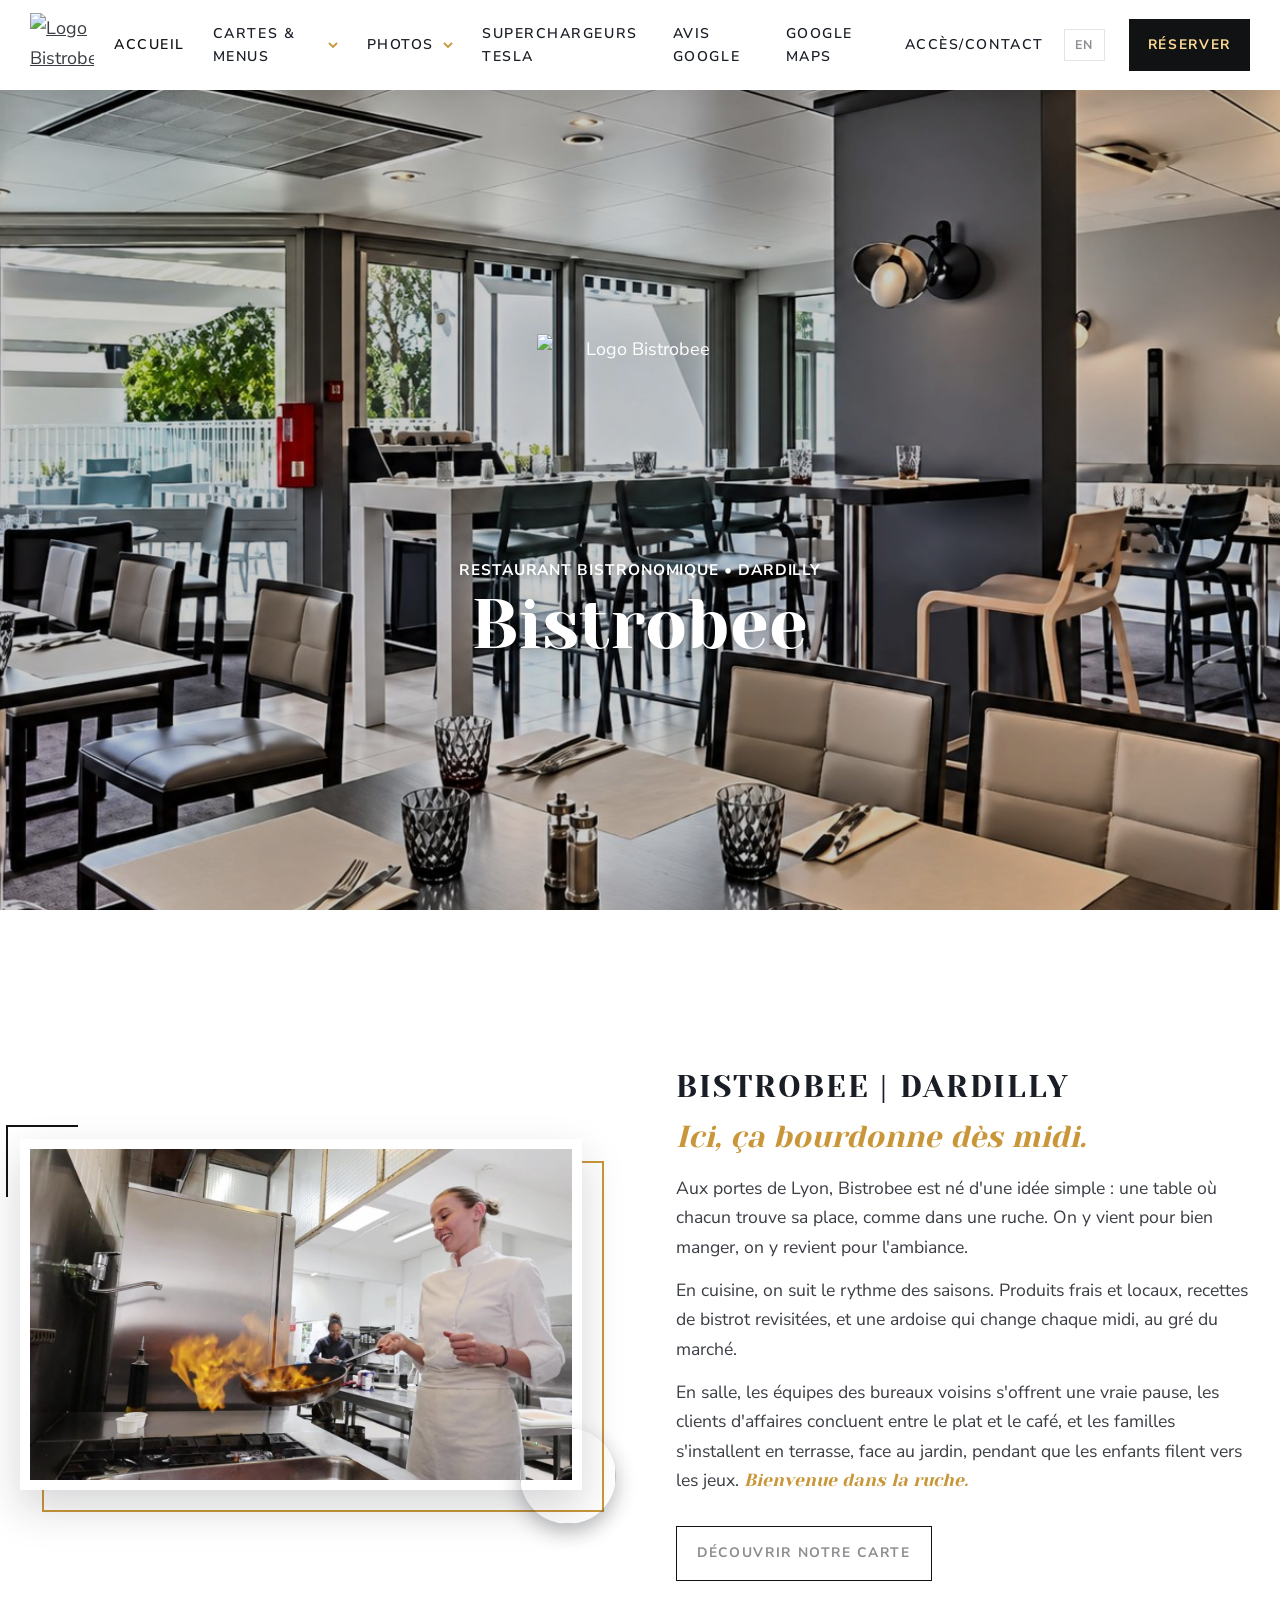
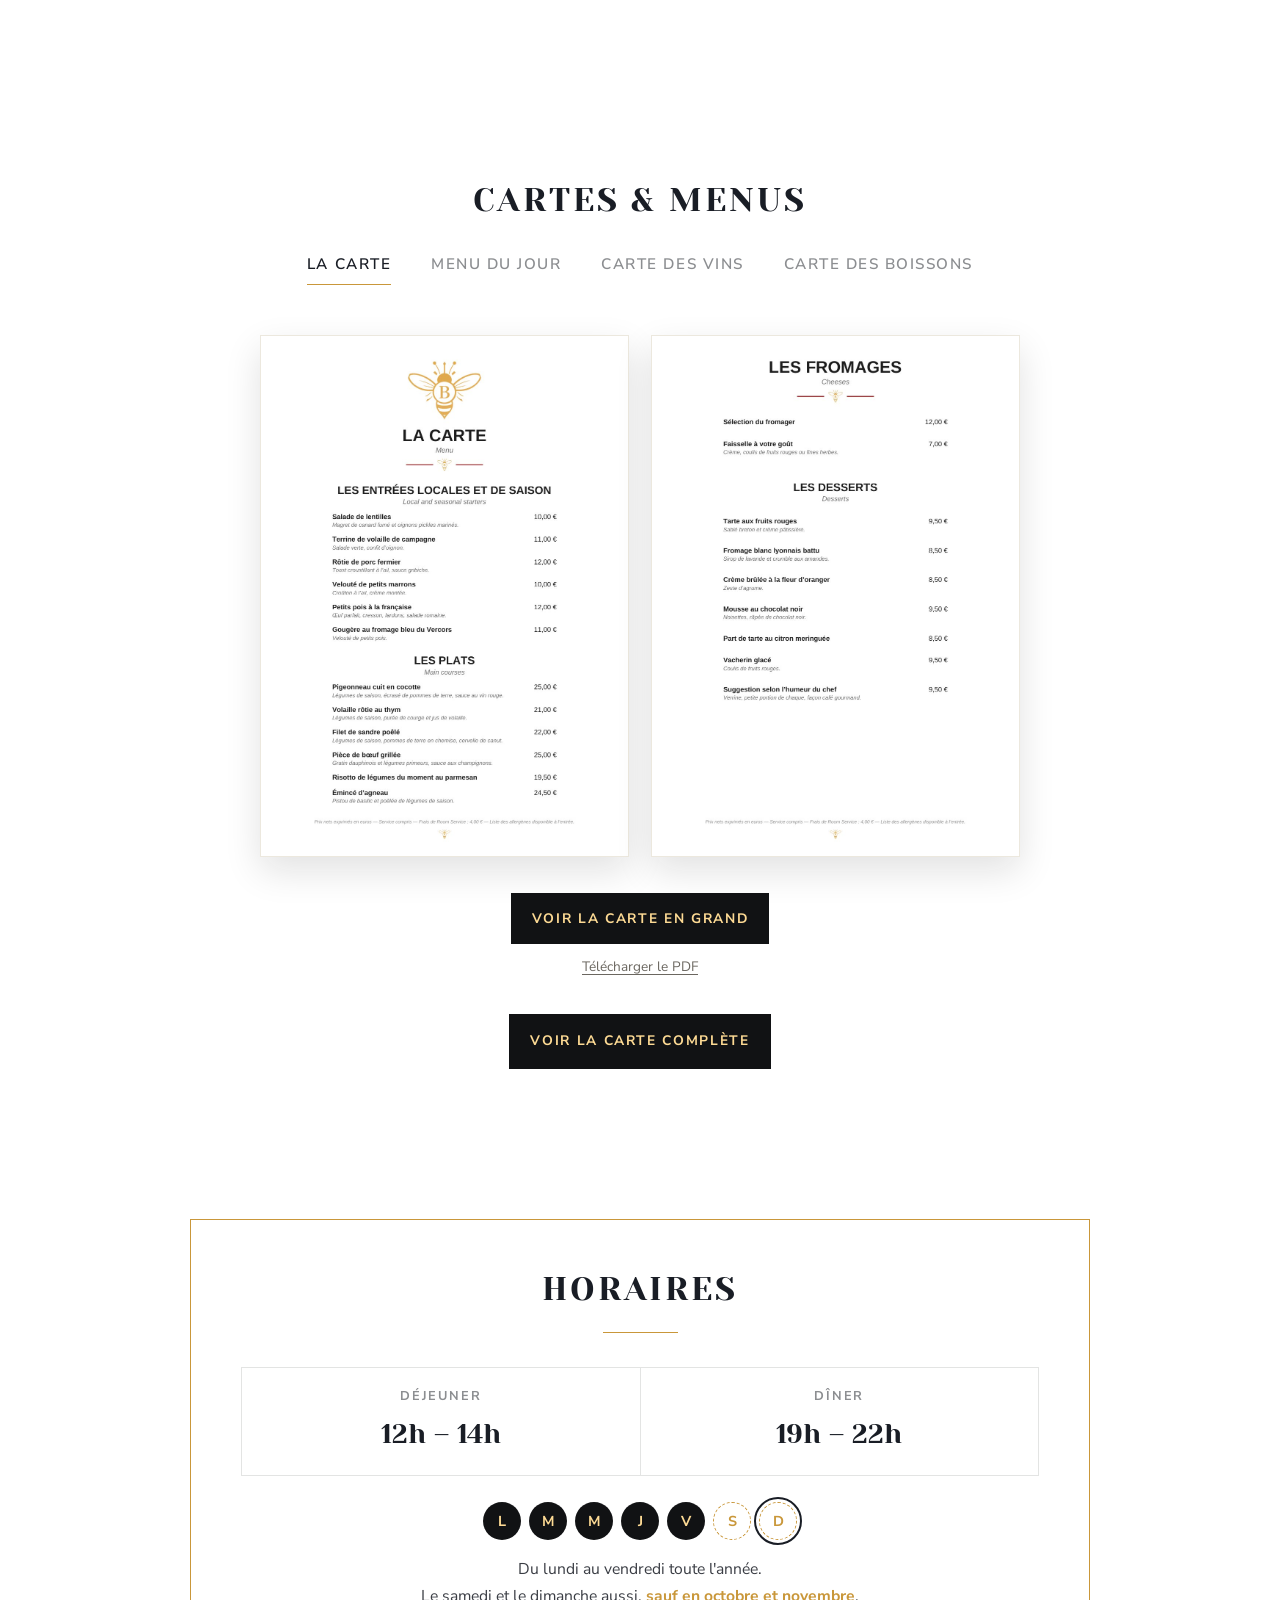
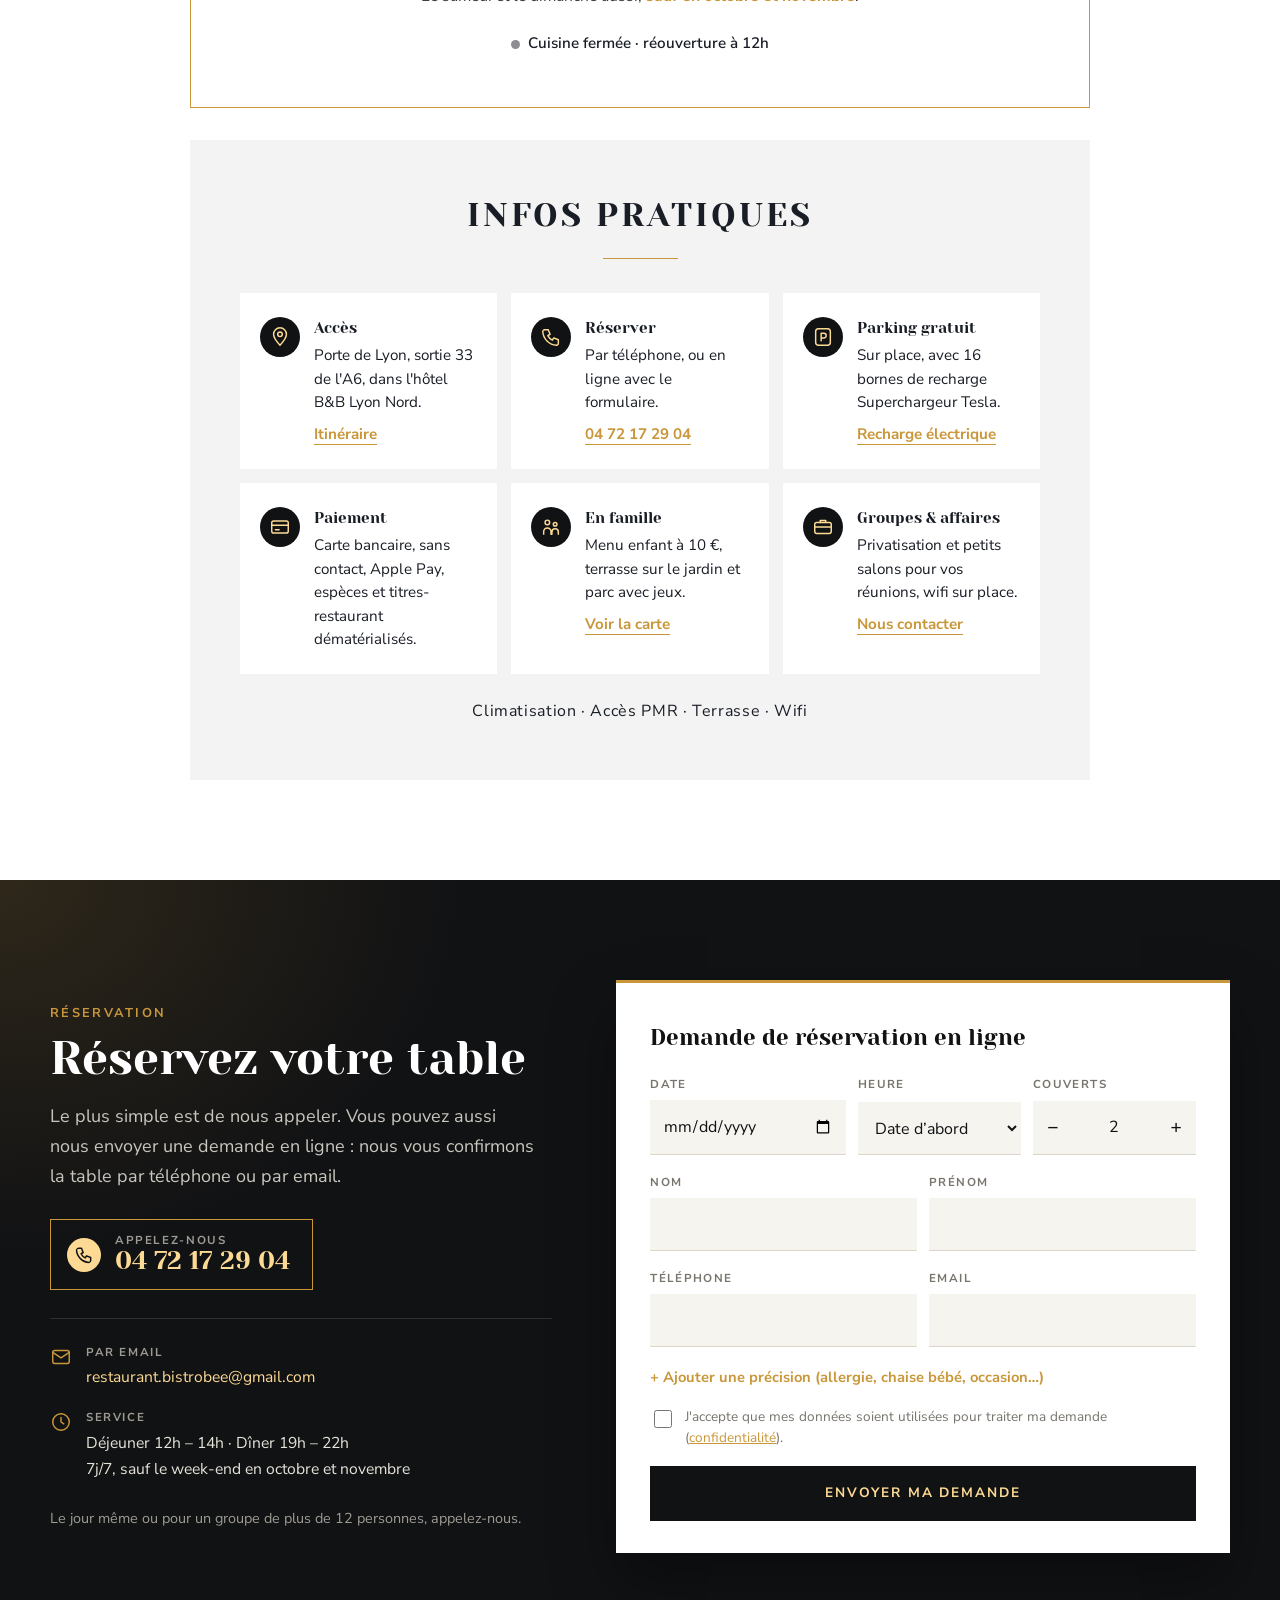
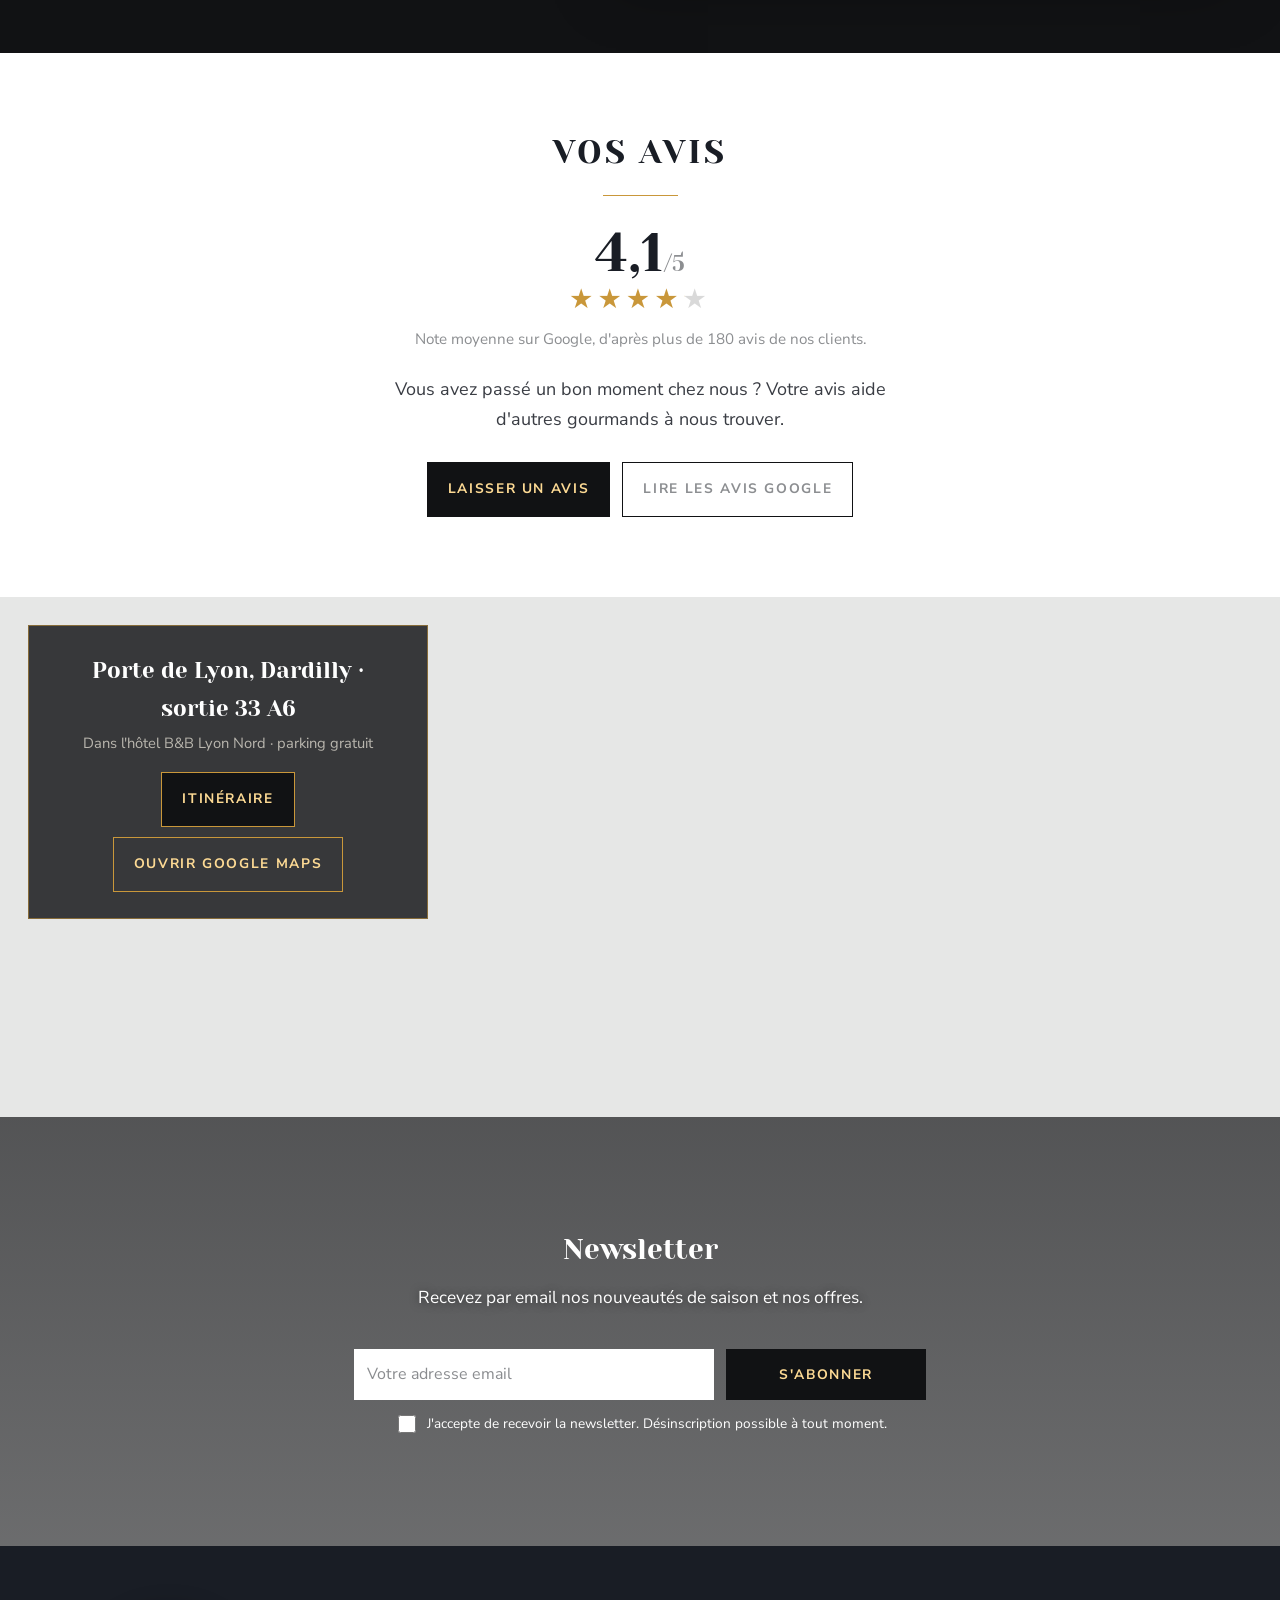
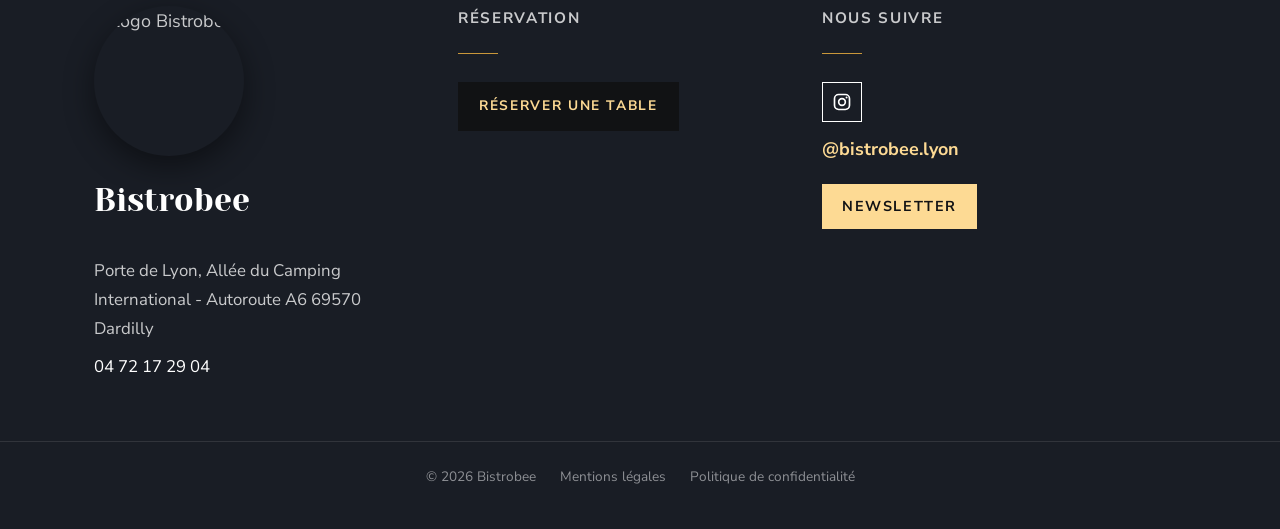
==== index.html @ 5a10555a "Réservations du site copiées dans le module Réservations de K'Odin Co-Authored-By: Claude Opus 5.5 <" ====
<!doctype html>
<html lang="fr">
<head>
<meta charset="utf-8">
<meta name="viewport" content="width=device-width, initial-scale=1, viewport-fit=cover">
<title>Bistrobee · Restaurant bistronomique à Dardilly, terrasse sur jardin</title>
<meta name="description" content="Cuisine maison de saison et grande terrasse sur jardin, aux portes de Lyon (A6, sortie 33). Déjeuner et dîner, parking gratuit, bornes Tesla. Réservez votre table en ligne.">
<link rel="canonical" href="https://bistrobee.fr/">
<link rel="alternate" hreflang="fr" href="https://bistrobee.fr/">
<link rel="alternate" hreflang="en" href="https://bistrobee.fr/en/index.html">
<link rel="alternate" hreflang="x-default" href="https://bistrobee.fr/">
<meta property="og:type" content="website">
<meta property="og:title" content="Bistrobee · Restaurant bistronomique à Dardilly, terrasse sur jardin">
<meta property="og:description" content="Cuisine maison de saison et grande terrasse sur jardin, aux portes de Lyon (A6, sortie 33). Déjeuner et dîner, parking gratuit, bornes Tesla. Réservez votre table en ligne.">
<meta property="og:url" content="https://bistrobee.fr/">
<meta property="og:image" content="https://bistrobee.fr/assets/hero.jpg">
<meta property="og:locale" content="fr_FR">
<meta name="theme-color" content="#111214">
<link rel="icon" href="/favicon.ico" sizes="48x48">
<link rel="icon" type="image/png" href="/favicon-192.png" sizes="192x192">
<link rel="apple-touch-icon" href="/apple-touch-icon.png">
<link rel="preconnect" href="https://fonts.googleapis.com">
<link rel="preconnect" href="https://fonts.gstatic.com" crossorigin>
<link rel="stylesheet" href="https://fonts.googleapis.com/css2?family=Yeseva+One&family=Nunito+Sans:opsz,wght@6..12,300;6..12,400;6..12,600;6..12,700&display=swap">
<link rel="stylesheet" href="assets/style.css?v=202610141658">
<script type="application/ld+json">{"@context": "https://schema.org", "@type": "Restaurant", "name": "Bistrobee", "url": "https://bistrobee.fr/", "telephone": "+33472172904", "image": "https://bistrobee.fr/assets/hero.jpg", "logo": "https://bistrobee.fr/favicon-192.png", "servesCuisine": ["Cuisine de saison", "Bistronomique", "Fait maison"], "priceRange": "€€", "address": {"@type": "PostalAddress", "streetAddress": "Porte de Lyon, Allée du Camping International", "postalCode": "69570", "addressLocality": "Dardilly", "addressCountry": "FR"}, "geo": {"@type": "GeoCoordinates", "latitude": 45.8204651, "longitude": 4.7607888}, "openingHoursSpecification": [{"@type": "OpeningHoursSpecification", "dayOfWeek": "Monday", "opens": "12:00", "closes": "14:00"}, {"@type": "OpeningHoursSpecification", "dayOfWeek": "Monday", "opens": "19:00", "closes": "22:00"}, {"@type": "OpeningHoursSpecification", "dayOfWeek": "Tuesday", "opens": "12:00", "closes": "14:00"}, {"@type": "OpeningHoursSpecification", "dayOfWeek": "Tuesday", "opens": "19:00", "closes": "22:00"}, {"@type": "OpeningHoursSpecification", "dayOfWeek": "Wednesday", "opens": "12:00", "closes": "14:00"}, {"@type": "OpeningHoursSpecification", "dayOfWeek": "Wednesday", "opens": "19:00", "closes": "22:00"}, {"@type": "OpeningHoursSpecification", "dayOfWeek": "Thursday", "opens": "12:00", "closes": "14:00"}, {"@type": "OpeningHoursSpecification", "dayOfWeek": "Thursday", "opens": "19:00", "closes": "22:00"}, {"@type": "OpeningHoursSpecification", "dayOfWeek": "Friday", "opens": "12:00", "closes": "14:00"}, {"@type": "OpeningHoursSpecification", "dayOfWeek": "Friday", "opens": "19:00", "closes": "22:00"}, {"@type": "OpeningHoursSpecification", "dayOfWeek": ["Saturday", "Sunday"], "opens": "12:00", "closes": "14:00", "validFrom": "2026-12-01", "validThrough": "2027-09-30"}, {"@type": "OpeningHoursSpecification", "dayOfWeek": ["Saturday", "Sunday"], "opens": "19:00", "closes": "22:00", "validFrom": "2026-12-01", "validThrough": "2027-09-30"}], "acceptsReservations": true, "sameAs": ["https://www.instagram.com/bistrobee.lyon/"]}</script>
</head>
<body>
<a class="skip" href="#contenu">Aller au contenu</a>
<header class="site-header">
  <div class="wrap">
    <a class="logo" href="index.html" aria-label="Accueil Bistrobee"><img src="https://cdn.jsdelivr.net/gh/KOdin397/bistrobee-site@7e58fa74d9dd8d46d62da9d87ef17aefbf4766b4/assets/logo-bistrobee-small.png" alt="Logo Bistrobee" width="64" height="64"></a>
    <nav class="nav" id="nav" aria-label="Navigation principale">
      <ul>
        <li><a href="index.html" aria-current="page">Accueil</a></li>
        <li><a href="carte.html">Cartes &amp; Menus <svg class="chev" viewBox="0 0 12 12" aria-hidden="true"><path d="M2 4l4 4 4-4" fill="none" stroke="#C9973A" stroke-width="1.8"/></svg></a>
          <ul><li><a href="carte.html#la-carte">La carte</a></li><li><a href="carte.html#menu-du-jour">Menu du jour</a></li><li><a href="carte.html#carte-des-vins">Carte des vins</a></li><li><a href="carte.html#carte-des-boissons">Carte des boissons</a></li></ul></li>
        <li><a href="photos.html">Photos <svg class="chev" viewBox="0 0 12 12" aria-hidden="true"><path d="M2 4l4 4 4-4" fill="none" stroke="#C9973A" stroke-width="1.8"/></svg></a>
          <ul><li><a href="photos.html#le-restaurant">Le restaurant</a></li><li><a href="photos.html#les-plats">Les plats</a></li><li><a href="photos.html#bar-exterieur">Bar extérieur</a></li><li><a href="photos.html#parc">Parc arboré avec piscine et jeux</a></li></ul></li>
        <li><a href="superchargeurs-tesla.html">Superchargeurs Tesla</a></li>
        <li><a href="https://www.google.com/search?q=Bistrobee+Dardilly+avis" target="_blank" rel="noopener">Avis Google</a></li>
        <li><a href="https://www.google.com/maps/search/?api=1&amp;query=45.8204651%2C4.7607888" target="_blank" rel="noopener">Google Maps</a></li>
        <li><a href="#acces">Accès/Contact</a></li>
      </ul>
    </nav>
    <div class="right">
      <a class="lang-link" href="/en/index.html" hreflang="en" lang="en" title="English version">EN</a>
      <a class="btn btn-olive book-btn" href="#reserver">Réserver</a>
      <button class="burger" id="burger" type="button" aria-label="Ouvrir le menu" aria-expanded="false" aria-controls="nav"><span></span><span></span><span></span></button>
    </div>
  </div>
</header>
<main id="contenu">
<div class="hero" id="accueil">
  <div class="hero-bg" aria-hidden="true"></div>
  <div class="in">
    <img class="hero-logo" src="https://cdn.jsdelivr.net/gh/KOdin397/bistrobee-site@7e58fa74d9dd8d46d62da9d87ef17aefbf4766b4/assets/logo-bistrobee.png" alt="Logo Bistrobee" width="220" height="220">
    <p class="kicker">Restaurant Bistronomique • Dardilly</p>
    <h1>Bistrobee</h1>
  </div>
</div>

<section class="intro">
  <div class="wrap">
    <figure class="chef-frame">
      <img src="https://cdn.jsdelivr.net/gh/KOdin397/bistrobee-site@7e58fa74d9dd8d46d62da9d87ef17aefbf4766b4/assets/cheffe.jpg" alt="En cuisine chez Bistrobee, une poêle flambée aux fourneaux" width="1400" height="788" loading="lazy">
      <img class="chef-badge" src="https://cdn.jsdelivr.net/gh/KOdin397/bistrobee-site@7e58fa74d9dd8d46d62da9d87ef17aefbf4766b4/assets/logo-bistrobee-small.png" alt="" width="96" height="96" aria-hidden="true">
    </figure>
    <div class="story">
      <h2>Bistrobee | Dardilly</h2>
      <p class="story-lead">Ici, ça bourdonne dès midi.</p>
      <p>Aux portes de Lyon, Bistrobee est né d'une idée simple : une table où chacun trouve sa place, comme dans une ruche. On y vient pour bien manger, on y revient pour l'ambiance.</p>
      <p>En cuisine, on suit le rythme des saisons. Produits frais et locaux, recettes de bistrot revisitées, et une ardoise qui change chaque midi, au gré du marché.</p>
      <p>En salle, les équipes des bureaux voisins s'offrent une vraie pause, les clients d'affaires concluent entre le plat et le café, et les familles s'installent en terrasse, face au jardin, pendant que les enfants filent vers les jeux. <span class="story-chute">Bienvenue dans la ruche.</span></p>
      <a class="btn" href="#cartes">Découvrir notre carte</a>
    </div>
  </div>
</section>

<section class="menus" id="cartes">
  <div class="wrap">
    <h2 class="title">Cartes &amp; Menus</h2>
    <div class="tabs" role="tablist" aria-label="Cartes">
      <button class="tab" type="button" role="tab" id="t-carte" aria-controls="p-carte" aria-selected="true">La carte</button>
      <button class="tab" type="button" role="tab" id="t-jour" aria-controls="p-jour" aria-selected="false" tabindex="-1">Menu du jour</button>
      <button class="tab" type="button" role="tab" id="t-vins" aria-controls="p-vins" aria-selected="false" tabindex="-1">Carte des vins</button>
      <button class="tab" type="button" role="tab" id="t-boissons" aria-controls="p-boissons" aria-selected="false" tabindex="-1">Carte des boissons</button>
    </div>
    <div id="p-carte" role="tabpanel" aria-labelledby="t-carte">
      <div class="drink-pages a4" data-all="https://cdn.jsdelivr.net/gh/KOdin397/bistrobee-site@7e58fa74d9dd8d46d62da9d87ef17aefbf4766b4/assets/carte-1.jpg,https://cdn.jsdelivr.net/gh/KOdin397/bistrobee-site@7e58fa74d9dd8d46d62da9d87ef17aefbf4766b4/assets/carte-3.jpg,https://cdn.jsdelivr.net/gh/KOdin397/bistrobee-site@7e58fa74d9dd8d46d62da9d87ef17aefbf4766b4/assets/carte-5.jpg" data-alts="La carte : entrées locales et de saison, plats|Les fromages et les desserts|À partager et menu enfants"><a class="drink-page" href="https://cdn.jsdelivr.net/gh/KOdin397/bistrobee-site@7e58fa74d9dd8d46d62da9d87ef17aefbf4766b4/assets/carte-1.jpg" data-src="https://cdn.jsdelivr.net/gh/KOdin397/bistrobee-site@7e58fa74d9dd8d46d62da9d87ef17aefbf4766b4/assets/carte-1.jpg"><img src="https://cdn.jsdelivr.net/gh/KOdin397/bistrobee-site@7e58fa74d9dd8d46d62da9d87ef17aefbf4766b4/assets/carte-1.jpg" alt="La carte : entrées locales et de saison, plats" width="1000" height="1415" style="aspect-ratio:1000/1415" loading="lazy" decoding="async"></a><a class="drink-page" href="https://cdn.jsdelivr.net/gh/KOdin397/bistrobee-site@7e58fa74d9dd8d46d62da9d87ef17aefbf4766b4/assets/carte-3.jpg" data-src="https://cdn.jsdelivr.net/gh/KOdin397/bistrobee-site@7e58fa74d9dd8d46d62da9d87ef17aefbf4766b4/assets/carte-3.jpg"><img src="https://cdn.jsdelivr.net/gh/KOdin397/bistrobee-site@7e58fa74d9dd8d46d62da9d87ef17aefbf4766b4/assets/carte-3.jpg" alt="Les fromages et les desserts" width="1000" height="1415" style="aspect-ratio:1000/1415" loading="lazy" decoding="async"></a></div><p class="center doc-actions"><button class="btn btn-olive doc-open" type="button">Voir la carte en grand</button><a class="pdf-dl" href="https://cdn.jsdelivr.net/gh/KOdin397/bistrobee-site@7e58fa74d9dd8d46d62da9d87ef17aefbf4766b4/assets/la-carte.pdf" download>Télécharger le PDF</a></p>
    </div>
    <div id="p-jour" role="tabpanel" aria-labelledby="t-jour" hidden><div class="jour" data-jour-sheet="https://docs.google.com/spreadsheets/d/1m_XYXlBTySyC6B6a1P-IMEeVxSd01Oary9zTgWhZQqY/gviz/tq?tqx=out:csv&amp;gid=0"><div class="jour-live" hidden></div><div class="soon jour-fallback"><p class="soon-k">Selon les arrivages</p><h3>Menu du jour</h3><p>Chaque jour, la cuisine compose un menu au fil des arrivages de saison. Il est affiché à l'ardoise du restaurant.</p><p>Pour le connaître, appelez-nous ou passez nous voir.</p></div></div></div>
    <div id="p-vins" role="tabpanel" aria-labelledby="t-vins" hidden><div class="drink-pages" data-all="https://cdn.jsdelivr.net/gh/KOdin397/bistrobee-site@7e58fa74d9dd8d46d62da9d87ef17aefbf4766b4/assets/vins-1.jpg,https://cdn.jsdelivr.net/gh/KOdin397/bistrobee-site@7e58fa74d9dd8d46d62da9d87ef17aefbf4766b4/assets/vins-2.jpg,https://cdn.jsdelivr.net/gh/KOdin397/bistrobee-site@7e58fa74d9dd8d46d62da9d87ef17aefbf4766b4/assets/vins-3.jpg,https://cdn.jsdelivr.net/gh/KOdin397/bistrobee-site@7e58fa74d9dd8d46d62da9d87ef17aefbf4766b4/assets/vins-4.jpg,https://cdn.jsdelivr.net/gh/KOdin397/bistrobee-site@7e58fa74d9dd8d46d62da9d87ef17aefbf4766b4/assets/vins-5.jpg,https://cdn.jsdelivr.net/gh/KOdin397/bistrobee-site@7e58fa74d9dd8d46d62da9d87ef17aefbf4766b4/assets/vins-6.jpg" data-alts="Carte des vins : au verre et en demi-bouteille|Vins rosés, bulles et champagnes|Vins rouges : Bourgogne, Loire, Côte de Nuits, Beaujolais|Vins rouges : vallée du Rhône, Languedoc, Provence|Vins blancs : Bourgogne, Loire, Côte de Beaune|Vins blancs : Mâconnais, Rhône, Provence, Sud-Ouest"><a class="drink-page" href="https://cdn.jsdelivr.net/gh/KOdin397/bistrobee-site@7e58fa74d9dd8d46d62da9d87ef17aefbf4766b4/assets/vins-1.jpg" data-src="https://cdn.jsdelivr.net/gh/KOdin397/bistrobee-site@7e58fa74d9dd8d46d62da9d87ef17aefbf4766b4/assets/vins-1.jpg"><img src="https://cdn.jsdelivr.net/gh/KOdin397/bistrobee-site@7e58fa74d9dd8d46d62da9d87ef17aefbf4766b4/assets/vins-1.jpg" alt="Carte des vins : au verre et en demi-bouteille" width="875" height="1240" style="aspect-ratio:875/1240" loading="lazy" decoding="async"></a><a class="drink-page" href="https://cdn.jsdelivr.net/gh/KOdin397/bistrobee-site@7e58fa74d9dd8d46d62da9d87ef17aefbf4766b4/assets/vins-3.jpg" data-src="https://cdn.jsdelivr.net/gh/KOdin397/bistrobee-site@7e58fa74d9dd8d46d62da9d87ef17aefbf4766b4/assets/vins-3.jpg"><img src="https://cdn.jsdelivr.net/gh/KOdin397/bistrobee-site@7e58fa74d9dd8d46d62da9d87ef17aefbf4766b4/assets/vins-3.jpg" alt="Vins rouges : Bourgogne, Loire, Côte de Nuits, Beaujolais" width="875" height="1240" style="aspect-ratio:875/1240" loading="lazy" decoding="async"></a></div><p class="center doc-actions"><button class="btn btn-olive doc-open" type="button">Voir la carte en grand</button><a class="pdf-dl" href="https://cdn.jsdelivr.net/gh/KOdin397/bistrobee-site@7e58fa74d9dd8d46d62da9d87ef17aefbf4766b4/assets/carte-des-vins.pdf" download>Télécharger le PDF</a></p></div>
    <div id="p-boissons" role="tabpanel" aria-labelledby="t-boissons" hidden><div class="drink-pages" data-all="https://cdn.jsdelivr.net/gh/KOdin397/bistrobee-site@7e58fa74d9dd8d46d62da9d87ef17aefbf4766b4/assets/boissons-1.jpg,https://cdn.jsdelivr.net/gh/KOdin397/bistrobee-site@7e58fa74d9dd8d46d62da9d87ef17aefbf4766b4/assets/boissons-2.jpg,https://cdn.jsdelivr.net/gh/KOdin397/bistrobee-site@7e58fa74d9dd8d46d62da9d87ef17aefbf4766b4/assets/boissons-3.jpg,https://cdn.jsdelivr.net/gh/KOdin397/bistrobee-site@7e58fa74d9dd8d46d62da9d87ef17aefbf4766b4/assets/boissons-4.jpg,https://cdn.jsdelivr.net/gh/KOdin397/bistrobee-site@7e58fa74d9dd8d46d62da9d87ef17aefbf4766b4/assets/boissons-5.jpg,https://cdn.jsdelivr.net/gh/KOdin397/bistrobee-site@7e58fa74d9dd8d46d62da9d87ef17aefbf4766b4/assets/boissons-6.jpg" data-alts="Carte des boissons : jus de fruits, sodas et eaux|Les bières : pression, bouteille et sans alcool|Les apéritifs et les sirops|Les digestifs et les whiskies|Les liqueurs|Les gins, les vodkas et les rhums"><a class="drink-page" href="https://cdn.jsdelivr.net/gh/KOdin397/bistrobee-site@7e58fa74d9dd8d46d62da9d87ef17aefbf4766b4/assets/boissons-1.jpg" data-src="https://cdn.jsdelivr.net/gh/KOdin397/bistrobee-site@7e58fa74d9dd8d46d62da9d87ef17aefbf4766b4/assets/boissons-1.jpg"><img src="https://cdn.jsdelivr.net/gh/KOdin397/bistrobee-site@7e58fa74d9dd8d46d62da9d87ef17aefbf4766b4/assets/boissons-1.jpg" alt="Carte des boissons : jus de fruits, sodas et eaux" width="875" height="1240" style="aspect-ratio:875/1240" loading="lazy" decoding="async"></a><a class="drink-page" href="https://cdn.jsdelivr.net/gh/KOdin397/bistrobee-site@7e58fa74d9dd8d46d62da9d87ef17aefbf4766b4/assets/boissons-2.jpg" data-src="https://cdn.jsdelivr.net/gh/KOdin397/bistrobee-site@7e58fa74d9dd8d46d62da9d87ef17aefbf4766b4/assets/boissons-2.jpg"><img src="https://cdn.jsdelivr.net/gh/KOdin397/bistrobee-site@7e58fa74d9dd8d46d62da9d87ef17aefbf4766b4/assets/boissons-2.jpg" alt="Les bières : pression, bouteille et sans alcool" width="875" height="1240" style="aspect-ratio:875/1240" loading="lazy" decoding="async"></a></div><p class="center doc-actions"><button class="btn btn-olive doc-open" type="button">Voir la carte en grand</button><a class="pdf-dl" href="https://cdn.jsdelivr.net/gh/KOdin397/bistrobee-site@7e58fa74d9dd8d46d62da9d87ef17aefbf4766b4/assets/carte-des-boissons.pdf" download>Télécharger le PDF</a></p></div>
    <p class="center"><a class="btn btn-olive" href="carte.html">Voir la carte complète</a></p>
  </div>
</section>

<section class="infos" id="infos">
  <div class="wrap">
    <div class="hours">
      <h2 class="title">Horaires</h2>
      <span class="bar"></span>
      <dl class="services">
        <div><dt>Déjeuner</dt><dd>12h – 14h</dd></div>
        <div><dt>Dîner</dt><dd>19h – 22h</dd></div>
      </dl>
      <ul class="week" aria-label="Jours d'ouverture">
        <li title="Lundi">L</li><li title="Mardi">M</li><li title="Mercredi">M</li><li title="Jeudi">J</li><li title="Vendredi">V</li>
        <li class="season" title="Samedi, sauf en octobre et novembre">S</li><li class="season" title="Dimanche, sauf en octobre et novembre">D</li>
      </ul>
      <p class="week-note">Du lundi au vendredi toute l'année.<br>Le samedi et le dimanche aussi, <span class="hl">sauf en octobre et novembre</span>.</p>
      <p class="status" id="openStatus" hidden><i></i><span></span></p>
    </div>
    <div class="panel">
      <h2 class="title">Infos pratiques</h2>
      <span class="bar"></span>
      <div class="tiles">
        <div class="tile"><svg class="ico" viewBox="0 0 24 24" aria-hidden="true"><path d="M12 21s-7-7.5-7-12a7 7 0 0 1 14 0c0 4.5-7 12-7 12z"/><circle cx="12" cy="9" r="2.5"/></svg><div><p class="tile-t">Accès</p><p>Porte de Lyon, sortie 33 de l'A6, dans l'hôtel B&amp;B Lyon Nord.</p><p class=tile-a><a href="https://www.google.com/maps/dir/?api=1&amp;destination=45.8204651,4.7607888" target="_blank" rel="noopener">Itinéraire</a></p></div></div>
        <div class="tile"><svg class="ico" viewBox="0 0 24 24" aria-hidden="true"><path d="M5 4h4l2 5-2.5 1.5a11 11 0 0 0 5 5L15 13l5 2v4a2 2 0 0 1-2 2A16 16 0 0 1 3 6a2 2 0 0 1 2-2"/></svg><div><p class="tile-t">Réserver</p><p>Par téléphone, ou en ligne avec le formulaire.</p><p class=tile-a><a href="tel:+33472172904">04 72 17 29 04</a></p></div></div>
        <div class="tile"><svg class="ico" viewBox="0 0 24 24" aria-hidden="true"><rect x="4" y="3" width="16" height="18" rx="3"/><path d="M10 16V8h3a2.5 2.5 0 0 1 0 5h-3"/></svg><div><p class="tile-t">Parking gratuit</p><p>Sur place, avec 16 bornes de recharge Superchargeur Tesla.</p><p class=tile-a><a href="superchargeurs-tesla.html">Recharge électrique</a></p></div></div>
        <div class="tile"><svg class="ico" viewBox="0 0 24 24" aria-hidden="true"><rect x="3" y="5.5" width="18" height="13" rx="2"/><path d="M3 10h18M7 15h4"/></svg><div><p class="tile-t">Paiement</p><p>Carte bancaire, sans contact, Apple Pay, espèces et titres-restaurant dématérialisés.</p></div></div>
        <div class="tile"><svg class="ico" viewBox="0 0 24 24" aria-hidden="true"><circle cx="8" cy="7" r="2.5"/><circle cx="16.5" cy="9" r="2"/><path d="M4 20v-3a4 4 0 0 1 8 0v3M13 20v-2.5a3.5 3.5 0 0 1 7 0V20"/></svg><div><p class="tile-t">En famille</p><p>Menu enfant à 10 €, terrasse sur le jardin et parc avec jeux.</p><p class=tile-a><a href="carte.html#la-carte">Voir la carte</a></p></div></div>
        <div class="tile"><svg class="ico" viewBox="0 0 24 24" aria-hidden="true"><rect x="3" y="7" width="18" height="12" rx="2"/><path d="M9 7V5h6v2M3 12h18"/></svg><div><p class="tile-t">Groupes &amp; affaires</p><p>Privatisation et petits salons pour vos réunions, wifi sur place.</p><p class=tile-a><a href="#reserver">Nous contacter</a></p></div></div>
      </div>
      <p class="tiles-note">Climatisation · Accès PMR · Terrasse · Wifi</p>
    </div>
  </div>
</section>

<section class="resa" id="reserver" aria-labelledby="resa-t">
  <div class="resa-wrap">
    <div class="resa-intro">
      <p class="resa-k">Réservation</p>
      <h2 id="resa-t">Réservez votre table</h2>
      <p class="resa-lead">Le plus simple est de nous appeler. Vous pouvez aussi nous envoyer une demande en ligne : nous vous confirmons la table par téléphone ou par email.</p>
      <a class="resa-call" href="tel:+33472172904"><svg viewBox="0 0 24 24" aria-hidden="true"><path d="M5 4h4l2 5-2.5 1.5a11 11 0 0 0 5 5L15 13l5 2v4a2 2 0 0 1-2 2A16 16 0 0 1 3 6a2 2 0 0 1 2-2"/></svg><span><small>Appelez-nous</small>04 72 17 29 04</span></a>
      <ul class="resa-facts">
        <li><svg viewBox="0 0 24 24" aria-hidden="true"><rect x="3" y="5" width="18" height="14" rx="2"/><path d="M3 7l9 6 9-6"/></svg><span><small>Par email</small><a href="mailto:restaurant.bistrobee@gmail.com">restaurant.bistrobee@gmail.com</a></span></li>
        <li><svg viewBox="0 0 24 24" aria-hidden="true"><circle cx="12" cy="12" r="9"/><path d="M12 7v5l3 2"/></svg><span><small>Service</small>Déjeuner 12h – 14h · Dîner 19h – 22h<br>7j/7, sauf le week-end en octobre et novembre</span></li>
      </ul>
      <p class="resa-tip">Le jour même ou pour un groupe de plus de 12 personnes, appelez-nous.</p>
    </div>
    <form class="resa-card" data-kind="reservation" novalidate>
      <p class="resa-card-t">Demande de réservation en ligne</p>
      <div class="resa-row3">
        <div class="field"><label for="r-date">Date</label><input id="r-date" name="Date" type="date" required></div>
        <div class="field"><label for="r-time">Heure</label><select id="r-time" name="Heure" required><option value="">Date d’abord</option></select></div>
        <div class="field"><label for="r-guests">Couverts</label>
          <div class="stepper"><button type="button" data-step="-1" aria-label="Une personne de moins">−</button><input id="r-guests" name="Personnes" type="number" min="1" max="60" value="2" inputmode="numeric" required><button type="button" data-step="1" aria-label="Une personne de plus">+</button></div>
        </div>
      </div>
      <div class="resa-row2">
        <div class="field"><label for="r-lastname">Nom</label><input id="r-lastname" name="Nom" type="text" autocomplete="family-name" required></div>
        <div class="field"><label for="r-firstname">Prénom</label><input id="r-firstname" name="Prénom" type="text" autocomplete="given-name" required></div>
      </div>
      <div class="resa-row2">
        <div class="field"><label for="r-phone">Téléphone</label><input id="r-phone" name="Téléphone" type="tel" autocomplete="tel" required></div>
        <div class="field"><label for="r-email">Email</label><input id="r-email" name="Email" type="email" autocomplete="email" required></div>
      </div>
      <details class="resa-more"><summary>Ajouter une précision (allergie, chaise bébé, occasion…)</summary>
        <textarea id="r-msg" name="Précisions" aria-label="Précisions"></textarea>
      </details>
      <div class="hp" aria-hidden="true"><label>Ne pas remplir<input type="text" name="_honey" tabindex="-1" autocomplete="off"></label></div>
      <label class="check"><input type="checkbox" id="r-consent" required><span>J'accepte que mes données soient utilisées pour traiter ma demande (<a href="politique-de-confidentialite.html">confidentialité</a>).</span></label>
      <button class="resa-send" type="submit">Envoyer ma demande</button>
      <p class="msg" role="status" aria-live="polite" hidden></p>
    </form>
  </div>
</section>

<section class="reviews" id="avis">
  <div class="wrap">
    <h2 class="title">Vos avis</h2>
    <span class="bar"></span>
    <p class="rv-score"><b>4,1</b><span>/5</span></p>
    <p class="rv-stars" aria-label="4,1 étoiles sur 5"><span style="--r:4.1"></span></p>
    <p class="rv-sub">Note moyenne sur Google, d'après plus de 180 avis de nos clients.</p>
    <p class="rv-lead">Vous avez passé un bon moment chez nous ? Votre avis aide d'autres gourmands à nous trouver.</p>
    <div class="acts">
      <a class="btn btn-olive" href="https://g.page/r/CVf48byv2CwaEBE/review" target="_blank" rel="noopener" data-track="avis_laisser">Laisser un avis</a>
      <a class="btn" href="https://www.google.com/search?q=Bistrobee+Dardilly+avis" target="_blank" rel="noopener" data-track="avis_lire">Lire les avis Google</a>
    </div>
  </div>
</section>

<div class="map" id="acces">
  <div class="gmap-slot" data-src="https://maps.google.com/maps?q=45.8204651,4.7607888&amp;hl=fr&amp;z=15&amp;output=embed"></div>
  <div class="cover">
    <div>
      <strong>Porte de Lyon, Dardilly · sortie&nbsp;33&nbsp;A6</strong>
      <p class="map-sub">Dans l'hôtel B&amp;B Lyon Nord · parking gratuit</p>
      <div class="acts">
        <a class="btn btn-olive" href="https://www.google.com/maps/dir/?api=1&amp;destination=45.8204651,4.7607888" target="_blank" rel="noopener">Itinéraire</a>
        <a class="btn" href="https://www.google.com/maps/search/?api=1&amp;query=45.8204651%2C4.7607888" target="_blank" rel="noopener">Ouvrir Google Maps</a>
      </div>
    </div>
  </div>
</div>

<section class="news" id="newsletter">
  <div class="in">
    <h2>Newsletter</h2>
    <p>Recevez par email nos nouveautés de saison et nos offres.</p>
    <form data-kind="newsletter" novalidate>
      <input id="n-email" name="Email" type="email" placeholder="Votre adresse email" aria-label="Votre adresse email" autocomplete="email" required>
      <button class="btn btn-olive" type="submit">S'abonner</button>
      <div class="hp" aria-hidden="true"><label>Ne pas remplir<input type="text" name="_honey" tabindex="-1" autocomplete="off"></label></div>
      <label class="check"><input type="checkbox" id="n-consent" required> J'accepte de recevoir la newsletter. Désinscription possible à tout moment.</label>
      <p class="msg" role="status" aria-live="polite" hidden></p>
    </form>
  </div>
</section>
</main>
<footer class="site-footer">
  <div class="foot">
    <div>
      <img class="foot-logo" src="https://cdn.jsdelivr.net/gh/KOdin397/bistrobee-site@7e58fa74d9dd8d46d62da9d87ef17aefbf4766b4/assets/logo-bistrobee.png" alt="Logo Bistrobee" width="160" height="160" loading="lazy">
      <p class="name">Bistrobee</p>
      <address>
        <a href="https://www.google.com/maps/dir/?api=1&amp;destination=45.8204651,4.7607888" target="_blank" rel="noopener">Porte de Lyon, Allée du Camping International - Autoroute A6 69570 Dardilly</a>
        <a class="tel" href="tel:+33472172904">04 72 17 29 04</a>
      </address>
    </div>
    <div>
      <p class="label">Réservation</p>
      <div class="sbar"></div>
      <a class="btn btn-olive" href="#reserver">Réserver une table</a>
    </div>
    <div>
      <p class="label">Nous suivre</p>
      <div class="sbar"></div>
      <div class="socials">
        <a href="https://www.instagram.com/bistrobee.lyon/" target="_blank" rel="noopener" aria-label="Instagram de Bistrobee (@bistrobee.lyon)"><svg viewBox="0 0 24 24" aria-hidden="true"><rect x="3" y="3" width="18" height="18" rx="5" fill="none" stroke="currentColor" stroke-width="2"/><circle cx="12" cy="12" r="4" fill="none" stroke="currentColor" stroke-width="2"/><circle cx="17.5" cy="6.5" r="1.2" fill="currentColor"/></svg></a>
      </div>
      <a class="ig-handle" href="https://www.instagram.com/bistrobee.lyon/" target="_blank" rel="noopener">@bistrobee.lyon</a>
      <a class="nl" href="#newsletter">Newsletter</a>
    </div>
  </div>
  <div class="bottom">
    <span>© <span class="year">2026</span> Bistrobee</span>
    <a href="mentions-legales.html">Mentions légales</a>
    <a href="politique-de-confidentialite.html">Politique de confidentialité</a>
  </div>
</footer>
<nav class="mbar" aria-label="Actions rapides">
  <a class="mbar-a" href="tel:+33472172904"><svg viewBox="0 0 24 24" aria-hidden="true"><path d="M6.6 10.8a15 15 0 0 0 6.6 6.6l2.2-2.2a1 1 0 0 1 1-.25 11.4 11.4 0 0 0 3.6.57 1 1 0 0 1 1 1V20a1 1 0 0 1-1 1A17 17 0 0 1 3 4a1 1 0 0 1 1-1h3.5a1 1 0 0 1 1 1c0 1.25.2 2.45.57 3.57a1 1 0 0 1-.25 1z"/></svg><span>Appeler</span></a>
  <a class="mbar-a mbar-main" href="#reserver"><svg viewBox="0 0 24 24" aria-hidden="true"><path d="M7 2v2H5a2 2 0 0 0-2 2v14a2 2 0 0 0 2 2h14a2 2 0 0 0 2-2V6a2 2 0 0 0-2-2h-2V2h-2v2H9V2zm-2 8h14v10H5z"/></svg><span>Réserver</span></a>
  <a class="mbar-a" href="https://www.google.com/maps/dir/?api=1&amp;destination=45.8204651,4.7607888" target="_blank" rel="noopener"><svg viewBox="0 0 24 24" aria-hidden="true"><path d="M12 2a7 7 0 0 0-7 7c0 5 7 13 7 13s7-8 7-13a7 7 0 0 0-7-7zm0 9.5A2.5 2.5 0 1 1 12 6.5a2.5 2.5 0 0 1 0 5z"/></svg><span>Itinéraire</span></a>
</nav>
<script src="assets/site.js?v=202610141658"></script>
</body>
</html>
---- assets/style.css ----
/* Bistrobee — feuille de style du site
   Couleurs et polices : modifiez les variables ci-dessous pour changer tout le site. */
:root{
  --white:#FFFFFF; --grey-bg:#F2F3F2; --ink:#191D25; --text:#3A3D44; --muted:#8C8E91;
  --olive:#111214; --olive-dark:#2c2e33; --olive-light:#FDDA94; --line:#E3E4E3; --footer:#191D25;
  --ok:#C9973A; --honey:#C9973A; --err:#A23B2A;
  --f-title:"Yeseva One",Georgia,serif;
  --f-serif:"Yeseva One",Georgia,serif;
  --f-body:"Nunito Sans",system-ui,-apple-system,"Segoe UI",sans-serif;
  color-scheme:light;
}
*{box-sizing:border-box}
html{scroll-behavior:smooth;scroll-padding-top:100px}
@media (prefers-reduced-motion:reduce){html{scroll-behavior:auto}}
body{margin:0;background:var(--white);color:var(--text);font-family:var(--f-body);font-size:18px;line-height:1.67}
img{max-width:100%}
a{color:inherit}
:focus-visible{outline:2px solid var(--olive);outline-offset:3px}
[hidden]{display:none!important}
.skip{position:absolute;left:-9999px;top:0;background:var(--olive);color:#fff;padding:10px 16px;z-index:100}
.skip:focus{left:10px;top:10px}
.wrap{max-width:1480px;margin-inline:auto;padding-inline:20px}
p{margin:0}
.title{font-family:var(--f-title);font-weight:400;text-transform:uppercase;letter-spacing:.09em;color:var(--ink);font-size:clamp(1.6rem,2.6vw,2.1rem);line-height:1.2;margin:0;text-align:center;text-wrap:balance}
.bar{display:block;width:75px;height:1px;background:var(--olive);margin:22px auto 0}
.btn{display:inline-block;font-family:var(--f-body);font-weight:700;font-size:.86rem;letter-spacing:.12em;text-transform:uppercase;text-decoration:none;padding:15px 20px;border:1px solid var(--olive);color:var(--muted);background:transparent;cursor:pointer;text-align:center}
.btn:hover{background:var(--olive);color:#fff}
.btn-olive{background:var(--olive);color:var(--olive-light)}
.btn-olive:hover{background:var(--olive-dark);color:#fff}
.btn[disabled]{opacity:.6;cursor:wait}

/* En-tête */
.site-header{position:sticky;top:env(safe-area-inset-top,0px);z-index:40;background:var(--white);box-shadow:0 6px 18px rgba(0,0,0,.05)}
.site-header .wrap{display:flex;align-items:center;justify-content:space-between;gap:20px;height:90px;max-width:none;padding-inline:30px}
.logo img{display:block;width:64px;height:64px}
.nav>ul{list-style:none;margin:0;padding:0;display:flex;align-items:center;gap:28px}
.nav>ul>li{position:relative}
.nav a{text-decoration:none;font-weight:600;font-size:.88rem;letter-spacing:.11em;text-transform:uppercase;color:var(--ink);display:inline-flex;align-items:center;gap:8px;padding-block:8px}
.nav a:hover,.nav a[aria-current="page"]{color:var(--olive)}
.chev{width:12px;height:12px;flex:none}
.nav li ul{display:none;position:absolute;top:100%;left:-18px;list-style:none;margin:0;padding:14px 18px;background:var(--white);min-width:230px;box-shadow:0 10px 24px rgba(0,0,0,.08)}
.nav li ul a{text-transform:none;letter-spacing:.02em;font-size:.95rem;font-weight:400}
.nav li:hover>ul,.nav li:focus-within>ul{display:block}
.right{display:flex;align-items:center;gap:14px}
.book-btn{padding:14px 18px}
.burger{display:none;border:1px solid var(--olive);background:none;padding:12px 14px;cursor:pointer}
.burger span{display:block;width:20px;height:2px;background:var(--ink);margin:4px 0}
@media (max-width:1240px){
  .nav{display:none;position:absolute;left:0;right:0;top:90px;background:var(--white);padding:16px 30px 26px;box-shadow:0 10px 24px rgba(0,0,0,.08);max-height:calc(100vh - 90px);overflow:auto}
  .nav.open{display:block}
  .nav>ul{flex-direction:column;align-items:flex-start;gap:4px}
  .nav li ul{display:block;position:static;box-shadow:none;padding:0 0 6px 14px;min-width:0}
  .burger{display:block}
}
@media (max-width:520px){.site-header .wrap{padding-inline:16px;height:76px}.nav{top:76px}.logo img{width:64px}.book-btn{padding:11px 12px;font-size:.78rem}}

/* Grande photo */
.hero{position:relative;height:min(820px,90vw);min-height:420px;background:#555 url("https://cdn.jsdelivr.net/gh/KOdin397/bistrobee-site@73604e1a4714d1d5ac8d514372e84107ecc707cc/assets/hero.jpg"), url("hero.jpg") center/cover no-repeat;display:grid;place-items:center;text-align:center;color:#fff}
.hero::before{content:"";position:absolute;inset:0;background:linear-gradient(rgba(0,0,0,.25),rgba(0,0,0,.45))}
.hero .in{position:relative;display:grid;gap:4px;padding-inline:16px;transform:translateY(-6%)}
.hero .kicker{font-weight:700;font-size:clamp(.8rem,1.2vw,1rem);letter-spacing:.06em;text-transform:uppercase;text-shadow:0 1px 8px rgba(0,0,0,.35)}
.hero h1{font-family:var(--f-serif);font-weight:400;font-size:clamp(2.8rem,5.4vw,4.4rem);line-height:1.15;margin:0;text-shadow:0 2px 14px rgba(0,0,0,.35)}
.hero .btn-olive{justify-self:center;margin-top:22px}
.page-hero{height:auto;min-height:0;padding-block:120px}

/* Présentation + vidéo */
.intro{padding-block:160px 140px}
.intro .wrap{max-width:1470px;display:grid;grid-template-columns:minmax(0,660px) minmax(0,700px);gap:72px;justify-content:center;align-items:center}
.video{position:relative;display:block;isolation:isolate}
.video::after{content:"";position:absolute;inset:20px -20px -20px 20px;border:1px solid var(--line);z-index:-1}
.video img{display:block;width:100%;height:auto}
.intro h2{font-family:var(--f-title);font-weight:400;color:var(--ink);text-transform:uppercase;letter-spacing:.06em;font-size:clamp(1.5rem,2.4vw,2.05rem);line-height:1.1;margin:0 0 2px}
.intro p{text-align:justify;font-size:1.1rem}
.intro .btn{margin-top:36px}
@media (max-width:1180px){.intro{padding-block:80px}.intro .wrap{grid-template-columns:1fr;max-width:760px;gap:56px}}
@media (max-width:520px){.intro p{text-align:left}}

/* Cartes & menus */
.menus{padding-block:60px 110px}
.tabs{display:flex;justify-content:center;flex-wrap:wrap;gap:12px 40px;margin:28px 0 50px}
.tab{font-family:var(--f-body);font-weight:600;font-size:.95rem;letter-spacing:.1em;text-transform:uppercase;background:none;border:0;border-bottom:1px solid transparent;padding:6px 0 10px;color:var(--muted);cursor:pointer}
.tab[aria-selected="true"]{color:var(--ink);border-bottom-color:var(--olive)}
.cards{max-width:1430px;margin-inline:auto;display:grid;grid-template-columns:repeat(2,minmax(0,1fr));gap:20px}
@media (max-width:860px){.cards{grid-template-columns:1fr}}
.card{border:1px solid var(--line);padding:22px 30px 26px;display:flex;justify-content:space-between;gap:20px;align-items:flex-start;min-width:0}
@media (max-width:520px){.card{padding:18px 18px 20px;flex-wrap:wrap}}
.card h3{font-family:var(--f-serif);font-weight:400;font-size:1.45rem;color:var(--ink);margin:0;line-height:1.3;min-width:0}
.card .desc{font-size:1rem;margin-top:8px;white-space:pre-line}
.prices{display:flex;gap:20px;flex:none;text-align:center}
.prices div{display:grid}
.vol{font-size:1rem;color:var(--muted)}
.pr{font-family:var(--f-serif);font-size:1.35rem;color:var(--ink);font-variant-numeric:tabular-nums;white-space:nowrap}
.card-col{min-width:0}
.center{text-align:center;margin-top:36px}

/* Infos + horaires */
.infos{padding-block:40px 100px}
.infos .wrap{max-width:1400px;display:grid;grid-template-columns:minmax(0,713px) minmax(0,652px);justify-content:center;align-items:center}
.panel{background:var(--grey-bg);padding:56px 50px 54px;text-align:center}
.panel .item{margin-top:34px}
.label{font-family:var(--f-body);font-weight:700;font-size:.95rem;letter-spacing:.11em;text-transform:uppercase;color:var(--muted);margin:0 0 4px}
.panel p{font-size:1rem;color:var(--ink);line-height:1.9}
.hours{border:1px solid var(--olive);border-left:0;padding:50px;background:var(--white)}
.hours .row{display:flex;justify-content:space-between;gap:10px 20px;flex-wrap:wrap;padding-bottom:22px;border-bottom:1px solid var(--line);margin-top:40px}
.hours .row p{font-size:1rem;color:var(--ink);font-variant-numeric:tabular-nums}
.status{display:inline-flex;align-items:center;gap:8px;margin-top:22px;font-size:.95rem;font-weight:600;color:var(--ink)}
.status i{width:9px;height:9px;border-radius:50%;background:var(--muted)}
.status.on i{background:var(--ok)}
@media (max-width:1000px){.infos .wrap{grid-template-columns:1fr}.hours{border-left:1px solid var(--olive)}}
@media (max-width:520px){.panel,.hours{padding:40px 22px}}

/* Formulaires */
.form{max-width:750px;margin:50px auto 0;display:grid;gap:20px}
.two,.three{display:grid;grid-template-columns:repeat(2,minmax(0,1fr));gap:20px}
.three{grid-template-columns:repeat(3,minmax(0,1fr))}
@media (max-width:620px){.two,.three{grid-template-columns:1fr}}
.field{display:grid;gap:6px;min-width:0}
.field label{font-size:.8rem;font-weight:700;letter-spacing:.08em;text-transform:uppercase;color:var(--muted)}
input,select,textarea{font:inherit;font-size:1rem;color:var(--ink);padding:11px 12px;border:1px solid transparent;background:var(--white);width:100%;min-width:0;border-radius:0}
.on-white input,.on-white select,.on-white textarea{border-color:var(--line)}
input::placeholder,textarea::placeholder{color:#8A8C8F}
input[aria-invalid="true"],select[aria-invalid="true"],textarea[aria-invalid="true"]{border-color:var(--err)}
textarea{min-height:140px;resize:vertical}
.legal{font-size:.75rem;line-height:2.2}
.legal a{color:var(--olive)}
.check{display:flex;gap:10px;align-items:flex-start;font-size:.85rem;line-height:1.5}
.check input{width:auto;margin-top:3px}
.form .btn-olive{width:100%;font-size:.95rem}
.hp{position:absolute;left:-9999px;width:1px;height:1px;overflow:hidden}
.msg{font-size:.95rem;padding:14px 16px;background:var(--white);border-left:3px solid var(--olive)}
.msg.err{border-left-color:var(--err)}

/* Réservation */
.booking{padding-block:100px}
.booking .lead,.contact .lead{text-align:center;color:var(--ink);font-size:1.1rem;margin-top:30px}
.booking .phone{text-align:center;margin-top:10px;font-size:1rem}
.booking .phone a{font-weight:700;color:var(--olive);text-decoration:none;white-space:nowrap}

/* Newsletter */
.news{position:relative;background:#555 url("https://cdn.jsdelivr.net/gh/KOdin397/bistrobee-site@73604e1a4714d1d5ac8d514372e84107ecc707cc/assets/hero.jpg"), url("hero.jpg") center 30%/cover no-repeat;color:#fff;text-align:center;padding-block:110px}
.news::before{content:"";position:absolute;inset:0;background:rgba(0,0,0,.45)}
.news .in{position:relative;max-width:700px;margin-inline:auto;padding-inline:16px;display:grid;gap:10px;justify-items:center}
.news h2{font-family:var(--f-serif);font-weight:400;font-size:1.75rem;margin:0}
.news p{font-size:1.08rem}
.news form{display:flex;flex-wrap:wrap;gap:12px;justify-content:center;margin-top:26px;width:100%}
.news input[type=email]{flex:1 1 260px;max-width:360px}
.news .btn-olive{min-width:200px}
.news .check{color:#fff;justify-content:center;flex-basis:100%;font-size:.8rem}
.news .check a{color:#fff}
.news .msg{color:var(--ink);flex-basis:100%;text-align:left}

/* Contact */
.contact{background:var(--grey-bg);padding-block:100px}

/* Plan */
.map{position:relative;height:360px;background:#E6E7E6}
.map iframe{position:absolute;inset:0;width:100%;height:100%;border:0;filter:grayscale(1)}
.map .cover{position:absolute;inset:0;display:grid;place-items:center;text-align:center;padding-inline:16px}
.map .pin{width:44px;height:44px;margin:0 auto 10px;display:block}
.map strong{font-family:var(--f-serif);font-weight:400;font-size:1.4rem;color:var(--ink);display:block;margin-bottom:14px}
.map .acts{display:flex;flex-wrap:wrap;gap:10px;justify-content:center}

/* Pied de page */
.site-footer{background:var(--footer);color:#C9CACC;padding-block:60px 40px}
.foot{max-width:1450px;margin-inline:auto;padding-inline:20px;display:grid;grid-template-columns:repeat(3,minmax(0,364px));justify-content:center}
@media (max-width:900px){.foot{grid-template-columns:1fr;gap:40px;justify-content:start}}
.foot .name{font-family:var(--f-serif);font-weight:400;font-size:1.65rem;color:#fff;margin:0 0 28px}
.foot .label{color:#C9CACC;margin:0}
.foot .sbar{width:40px;height:1px;background:#4A4D55;margin:22px 0 28px}
.foot address{font-style:normal;font-size:1.05rem;line-height:1.75;max-width:290px}
.foot address a{text-decoration:none}
.foot .tel{display:block;margin-top:8px;color:#fff}
.foot .btn-olive{padding:12px 20px}
.socials{display:flex;gap:12px}
.socials a{width:40px;height:40px;display:grid;place-items:center;border:1px solid #fff;color:#fff}
.socials svg{width:20px;height:20px}
.nl{display:inline-block;margin-top:20px;background:var(--olive-light);color:var(--ink);font-weight:700;font-size:.9rem;letter-spacing:.11em;text-transform:uppercase;text-decoration:none;padding:10px 20px}
.bottom{max-width:1450px;margin:60px auto 0;padding:24px 20px 0;border-top:1px solid #31343B;display:flex;flex-wrap:wrap;gap:10px 24px;justify-content:center;font-size:.85rem;color:#8E9095}
.bottom a{text-decoration:none}
.bottom a:hover{color:#fff}

/* Pages de texte (superchargeurs, mentions légales…) */
.prose{max-width:860px;margin-inline:auto;padding:90px 20px 110px}
.prose h1{font-family:var(--f-title);font-weight:400;text-transform:uppercase;letter-spacing:.08em;color:var(--ink);font-size:clamp(1.7rem,3vw,2.3rem);text-align:center;margin:0}
.prose h2{font-family:var(--f-serif);font-weight:400;font-size:1.6rem;color:var(--ink);margin:48px 0 14px;line-height:1.25}
.prose p,.prose li{font-size:1.05rem}
.prose p+p{margin-top:14px}
.prose strong{color:var(--ink)}
.prose ul{padding-left:1.2em}
.prose blockquote{margin:30px 0 0;border-left:2px solid var(--olive);padding:6px 0 6px 18px}
.prose .todo{background:#FFF4C2;padding:0 4px}
.prose .note{margin-top:40px;font-size:.9rem;color:var(--muted)}

.hero-logo{justify-self:center;width:clamp(130px,16vw,220px);height:auto;margin-bottom:14px;filter:drop-shadow(0 6px 22px rgba(0,0,0,.45))}
@media (max-width:520px){.logo img{width:52px;height:52px}}
@media (max-width:520px){.hero{min-height:540px}}

/* Photo de la cheffe (remplace la vidéo) */
.chef{margin:0}
.chef img{aspect-ratio:16/9;object-fit:cover}

/* Page carte & photos */
.menu-page{padding-block:80px 110px}
.menu-page .tabs a{text-decoration:none}
.menu-h2{font-family:var(--f-title);font-weight:400;font-size:1.8rem;color:var(--ink);text-align:center;margin:60px 0 6px}
.menu-cat{font-family:var(--f-body);font-weight:700;font-size:.95rem;letter-spacing:.12em;text-transform:uppercase;color:var(--olive);max-width:1430px;margin:40px auto 16px}
.menu-note{text-align:center;color:var(--muted);font-size:1rem;margin:4px 0 26px}
.menu-page section{scroll-margin-top:100px}
.gallery{display:grid;grid-template-columns:repeat(2,minmax(0,1fr));gap:20px;max-width:1200px;margin:24px auto 0}
@media (max-width:700px){.gallery{grid-template-columns:1fr}}
.gallery figure{margin:0}
.gallery img{display:block;width:100%;aspect-ratio:3/2;object-fit:cover}
.gallery figcaption{font-size:.9rem;color:var(--muted);margin-top:8px}

/* Cadre de la photo de la cheffe */
.chef-frame{position:relative;margin:0 22px 22px 0;isolation:isolate}
.chef-frame::before{content:"";position:absolute;inset:22px -22px -22px 22px;border:2px solid var(--honey);z-index:-1}
.chef-frame::after{content:"";position:absolute;inset:-14px auto auto -14px;width:70px;height:70px;border-top:2px solid var(--olive);border-left:2px solid var(--olive)}
.chef-frame img:first-child{display:block;width:100%;height:auto;aspect-ratio:16/10;object-fit:cover;border:10px solid var(--white);box-shadow:0 18px 40px rgba(25,29,37,.18)}
.chef-badge{position:absolute;right:-34px;bottom:-34px;width:96px;height:96px;border-radius:50%;box-shadow:0 8px 20px rgba(25,29,37,.3)}
@media (max-width:520px){.chef-frame{margin:0 14px 14px 0}.chef-frame::before{inset:14px -14px -14px 14px}.chef-frame::after{width:46px;height:46px;inset:-9px auto auto -9px}.chef-badge{width:68px;height:68px;right:-20px;bottom:-20px}}

/* Texte de présentation */
.story{display:grid;gap:14px}
.story h2{margin:0}
.story-lead{font-family:var(--f-title);font-size:1.45rem;color:var(--honey);text-align:left!important}
.story p{text-align:left}
.story-end{font-weight:600;color:var(--ink)}
.story .btn{justify-self:start;margin-top:16px}

/* Blocs « Menu du jour » et « Carte des vins » */
.soon{max-width:720px;margin:10px auto 0;border:1px solid var(--line);padding:56px 40px;text-align:center;display:grid;gap:12px;justify-items:center}
.soon-k{font-weight:700;font-size:.82rem;letter-spacing:.14em;text-transform:uppercase;color:var(--honey)}
.soon h3{font-family:var(--f-title);font-weight:400;font-size:1.7rem;color:var(--ink);margin:0}
.soon p{max-width:48ch;color:var(--text)}
.menu-foot{margin-top:30px;font-size:.9rem}
@media (max-width:520px){.soon{padding:40px 20px}}
.hours .row+.row{margin-top:18px}
.hours .row p:last-child{text-align:right}
.hours .closed{color:var(--muted)}
@media (max-width:520px){.hours .row p:last-child{text-align:left}}

/* Horaires, nouvelle présentation */
.services{margin:34px 0 0;display:grid;grid-template-columns:repeat(2,minmax(0,1fr));gap:1px;background:var(--line);border:1px solid var(--line)}
.services div{background:var(--white);padding:18px 12px;text-align:center}
.services dt{font-weight:700;font-size:.8rem;letter-spacing:.14em;text-transform:uppercase;color:var(--muted)}
.services dd{margin:4px 0 0;font-family:var(--f-title);font-size:1.7rem;color:var(--ink);font-variant-numeric:tabular-nums;white-space:nowrap}
.week{list-style:none;margin:26px 0 0;padding:0;display:flex;justify-content:center;gap:8px;flex-wrap:wrap}
.week li{width:38px;height:38px;border-radius:50%;display:grid;place-items:center;font-weight:700;font-size:.9rem;background:var(--olive);color:var(--olive-light)}
.week li.season{background:transparent;color:var(--honey);border:1.5px dashed var(--honey)}
.week li.today{outline:2px solid var(--ink);outline-offset:3px}
.week-note{text-align:center;margin-top:16px;font-size:.98rem;color:var(--text);line-height:1.7}
.week-note .hl{color:var(--honey);font-weight:700}
.hours .status{display:flex;justify-content:center}
@media (max-width:520px){.services dd{font-size:1.4rem}.week li{width:34px;height:34px}}

/* Infos pratiques, nouvelle présentation */
.panel{text-align:left}
.panel .title{text-align:center}
.facts{display:grid;grid-template-columns:repeat(2,minmax(0,1fr));gap:14px;margin-top:36px}
.fact{background:var(--white);padding:22px 22px 24px;display:grid;grid-template-columns:auto 1fr;gap:16px;align-items:start;min-width:0}
.fact.wide{grid-column:1/-1}
.fact .ico{width:40px;height:40px;padding:8px;border-radius:50%;background:var(--olive);fill:none;stroke:var(--olive-light);stroke-width:1.6;stroke-linecap:round;stroke-linejoin:round;flex:none}
.fact-t{font-family:var(--f-title);font-size:1.25rem;color:var(--ink);margin-bottom:6px!important;line-height:1.2}
.fact p{font-size:.98rem;line-height:1.6;color:var(--text)}
.chips{list-style:none;margin:4px 0 0;padding:0;display:flex;flex-wrap:wrap;gap:8px}
.chips li{font-size:.85rem;font-weight:600;color:var(--ink);border:1px solid var(--line);background:var(--grey-bg);padding:5px 12px;border-radius:999px;white-space:nowrap}
@media (max-width:620px){.facts{grid-template-columns:1fr}.fact{padding:18px}}

/* Bloc Réservation (ancien « Nous contacter ») */
.resa{max-width:1100px;margin:50px auto 0;display:grid;grid-template-columns:minmax(0,.9fr) minmax(0,1.3fr);gap:40px;align-items:start}
.resa .form{margin:0;max-width:none}
.resa-info{background:var(--white);padding:34px 30px;display:grid;gap:28px;border-top:3px solid var(--honey)}
.resa-line{display:grid;gap:6px;min-width:0}
.resa-big{font-family:var(--f-title);font-size:2rem;color:var(--ink);text-decoration:none;white-space:nowrap}
.resa-mail{font-weight:700;font-size:1.05rem;color:var(--olive);word-break:break-all}
.resa-hint{font-size:.9rem;color:var(--muted);line-height:1.5}
.resa-info p:not(.label):not(.resa-hint){font-size:.98rem;color:var(--ink)}
.resa-form .field label{color:var(--text)}
@media (max-width:900px){.resa{grid-template-columns:1fr}}

/* Grande photo d'accueil : déroulement au défilement */
.hero{background:#1d1e20;isolation:isolate;overflow:hidden}
.hero-bg{position:absolute;inset:-12% 0 -12% 0;background:url("https://cdn.jsdelivr.net/gh/KOdin397/bistrobee-site@73604e1a4714d1d5ac8d514372e84107ecc707cc/assets/hero.jpg"), url("hero.jpg") center/cover no-repeat;z-index:0;will-change:transform;transform:translate3d(0,0,0) scale(1.08);animation:hero-in 1.8s cubic-bezier(.2,.7,.2,1) both}
.hero::before{z-index:1;background:rgba(0,0,0,var(--shade,.2))!important}
.hero .in{z-index:2;will-change:transform,opacity}
.hero .in>*{animation:hero-up 1s cubic-bezier(.2,.7,.2,1) both}
.hero .in>*:nth-child(2){animation-delay:.15s}
.hero .in>*:nth-child(3){animation-delay:.3s}
@keyframes hero-in{from{transform:scale(1.2);opacity:.6}to{transform:scale(1.08);opacity:1}}
@keyframes hero-up{from{opacity:0;transform:translateY(24px)}to{opacity:1;transform:none}}
@media (prefers-reduced-motion:reduce){.hero-bg,.hero .in>*{animation:none}}

/* Bouton « Réserver » de l'en-tête en noir */
.site-header .book-btn{background:#111214;border-color:#111214;color:#FDDA94}
.site-header .book-btn:hover{background:#2c2e33;border-color:#2c2e33;color:#FDDA94}

/* Texte de présentation : accroche et signature */
.story-lead{font-family:var(--f-title)!important;font-style:italic;font-size:clamp(1.5rem,2.4vw,1.9rem)!important;color:#C9973A!important;line-height:1.25;margin-bottom:4px}
.story-sign{display:flex;align-items:center;gap:12px;margin-top:10px;font-family:var(--f-title);font-size:1.35rem;color:var(--ink)}
.story-sign svg{width:34px;height:34px;flex:none}
.story-chute{font-family:var(--f-title);font-style:italic;color:#C9973A;white-space:nowrap}

/* Horaires au-dessus, infos pratiques en dessous */
.infos .wrap{grid-template-columns:minmax(0,900px);gap:32px;align-items:stretch}
.infos .hours{border:1px solid var(--olive);text-align:center}
@media (max-width:1000px){.infos .hours{border-left:1px solid var(--olive)}}

/* Charte noir et doré du logo (plus de vert) */
:root{--gold:#FDDA94;--gold-deep:#C9973A}
.bar,.sbar{background:var(--gold-deep)!important}
.tab[aria-selected="true"]{border-bottom-color:var(--gold-deep)!important}
.btn:hover{background:#111214;color:var(--gold);border-color:#111214}
.btn-olive{color:var(--gold)}
.btn-olive:hover{background:#2c2e33;color:var(--gold)}
.infos .hours{border-color:var(--gold-deep)}
.week li{color:var(--gold)}
.week li.season{color:var(--gold-deep);border-color:var(--gold-deep)}
.fact .ico{stroke:var(--gold)}
.status.on i{background:var(--gold-deep);box-shadow:0 0 0 4px rgba(201,151,58,.22)}
.chef-frame::after{border-color:#111214}
.legal a,.check a,.resa-mail,.booking .phone a{color:var(--gold-deep)}
.nl{background:var(--gold);color:#111214}

/* Infos pratiques : l'essentiel avant de venir */
.tiles{display:grid;grid-template-columns:repeat(3,minmax(0,1fr));gap:14px;margin-top:34px}
.tile{background:var(--white);padding:22px 20px;display:grid;grid-template-columns:auto 1fr;gap:14px;align-items:start;min-width:0;border-top:2px solid transparent;transition:border-color .2s}
.tile:hover{border-top-color:var(--gold-deep)}
.tile .ico{width:40px;height:40px;padding:9px;border-radius:50%;background:#111214;fill:none;stroke:var(--gold);stroke-width:1.6;stroke-linecap:round;stroke-linejoin:round}
.tile-t{font-family:var(--f-title);font-size:1.15rem;color:var(--ink);margin-bottom:4px!important}
.tile p{font-size:.95rem;line-height:1.55}
.tile-a{margin-top:8px!important}
.tile-a a{color:var(--gold-deep);font-weight:700;text-decoration:none;border-bottom:1px solid currentColor}
.tile-a a:hover{color:#111214}
.tiles-note{text-align:center;margin-top:22px;font-size:.9rem;color:var(--muted);letter-spacing:.04em}
@media (max-width:900px){.tiles{grid-template-columns:repeat(2,minmax(0,1fr))}}
@media (max-width:560px){.tiles{grid-template-columns:1fr}}

/* ---------- Réservation : noir et doré ---------- */
.resa{background:#111214;color:#E6E3DA;padding-block:100px;padding-inline:20px;position:relative;overflow:hidden}
.resa::before{content:"";position:absolute;inset:0;background:radial-gradient(60% 80% at 0% 0%,rgba(201,151,58,.16),transparent 60%);pointer-events:none}
.resa-wrap{position:relative;max-width:1180px;margin-inline:auto;display:grid;grid-template-columns:minmax(0,.9fr) minmax(0,1.1fr);gap:64px;align-items:center}
.resa-k{font-weight:700;font-size:.8rem;letter-spacing:.18em;text-transform:uppercase;color:var(--gold-deep)}
.resa-intro h2{font-family:var(--f-title);font-weight:400;font-size:clamp(2.1rem,3.6vw,3rem);line-height:1.1;color:#fff;margin:10px 0 16px}
.resa-lead{color:#C9C6BE;max-width:44ch}
.resa-call{display:inline-flex;align-items:center;gap:14px;margin-top:28px;padding:14px 22px 14px 16px;border:1px solid var(--gold-deep);color:var(--gold);text-decoration:none;transition:background .2s,color .2s}
.resa-call:hover{background:var(--gold);color:#111214}
.resa-call svg{width:34px;height:34px;padding:7px;border-radius:50%;background:var(--gold);fill:none;stroke:#111214;stroke-width:1.8;stroke-linecap:round;stroke-linejoin:round;flex:none}
.resa-call span{display:grid;font-family:var(--f-title);font-size:1.6rem;line-height:1.1}
.resa-call small,.resa-facts small{font-family:var(--f-body);font-size:.72rem;font-weight:700;letter-spacing:.14em;text-transform:uppercase;color:#9E9B93}
.resa-call:hover small{color:#111214}
.resa-facts{list-style:none;margin:28px 0 0;padding:24px 0 0;border-top:1px solid rgba(255,255,255,.12);display:grid;gap:18px}
.resa-facts li{display:flex;gap:14px;align-items:flex-start}
.resa-facts svg{width:22px;height:22px;flex:none;margin-top:3px;fill:none;stroke:var(--gold-deep);stroke-width:1.6;stroke-linecap:round;stroke-linejoin:round}
.resa-facts span{display:grid;gap:2px;font-size:.98rem;color:#E6E3DA;min-width:0}
.resa-facts a{color:var(--gold);word-break:break-all;text-decoration:none}
.resa-tip{margin-top:24px;font-size:.9rem;color:#9E9B93}
.resa-card{background:#fff;color:var(--text);padding:36px 34px 32px;display:grid;gap:18px;box-shadow:0 30px 60px rgba(0,0,0,.35);border-top:3px solid var(--gold-deep)}
.resa-card-t{font-family:var(--f-title);font-size:1.4rem;color:#111214}
.resa-row3{display:grid;grid-template-columns:1.2fr 1fr 1fr;gap:12px}
.resa-row2{display:grid;grid-template-columns:1fr 1fr;gap:12px}
.resa-card .field{display:grid;gap:6px;min-width:0}
.resa-card label{font-size:.72rem;font-weight:700;letter-spacing:.12em;text-transform:uppercase;color:#77746C}
.resa-card input,.resa-card select,.resa-card textarea{font:inherit;font-size:1rem;color:#111214;background:#F6F4EF;border:1px solid transparent;border-bottom:1px solid #D9D5CB;padding:12px;width:100%;min-width:0;border-radius:0;transition:border-color .2s,background .2s}
.resa-card input:focus,.resa-card select:focus,.resa-card textarea:focus{outline:none;background:#fff;border-color:var(--gold-deep)}
.stepper{display:flex;align-items:stretch;background:#F6F4EF;border-bottom:1px solid #D9D5CB}
.stepper input{text-align:center;background:transparent;border:0;padding-inline:0;-moz-appearance:textfield}
.stepper input::-webkit-outer-spin-button,.stepper input::-webkit-inner-spin-button{-webkit-appearance:none;margin:0}
.stepper button{width:40px;flex:none;border:0;background:transparent;font-size:1.2rem;color:#111214;cursor:pointer}
.stepper button:hover{color:var(--gold-deep)}
.resa-more summary{cursor:pointer;font-size:.92rem;color:var(--gold-deep);font-weight:700;list-style:none}
.resa-more summary::-webkit-details-marker{display:none}
.resa-more summary::before{content:"+ "}
.resa-more[open] summary::before{content:"− "}
.resa-more textarea{margin-top:10px;min-height:90px;resize:vertical}
.resa-card .check{font-size:.85rem;color:#77746C}
.resa-send{font:inherit;font-weight:700;font-size:.85rem;letter-spacing:.14em;text-transform:uppercase;padding:16px;border:0;background:#111214;color:var(--gold);cursor:pointer;transition:background .2s}
.resa-send:hover{background:#2c2e33}
.resa-send[disabled]{opacity:.6;cursor:wait}
@media (max-width:960px){.resa{padding-block:70px}.resa-wrap{grid-template-columns:1fr;gap:40px}}
@media (max-width:560px){.resa-card{padding:26px 18px}.resa-row3{grid-template-columns:1fr 1fr}.resa-row3 .field:first-child{grid-column:1/-1}.resa-row2{grid-template-columns:1fr}.resa-call span{font-size:1.35rem}}
/* annule les anciennes règles « .resa » de la version précédente */
section.resa{display:block;max-width:none;margin:0;grid-template-columns:none;gap:0}
.resa-card .check{display:flex;gap:10px;align-items:flex-start;text-transform:none;letter-spacing:0;font-weight:400;line-height:1.5}
.resa-card .check input{width:auto;margin-top:3px;accent-color:#111214}
.resa-card .check a{color:var(--gold-deep)}

/* Plan d'accès dessiné (données OpenStreetMap) */
.map{height:520px;background:#15171C url("https://cdn.jsdelivr.net/gh/KOdin397/bistrobee-site@73604e1a4714d1d5ac8d514372e84107ecc707cc/assets/plan-acces.svg"), url("plan-acces.svg") center/cover no-repeat}
.map .cover{display:grid;place-items:center;padding-inline:16px}
.map .cover>div{background:rgba(17,18,20,.82);backdrop-filter:blur(4px);-webkit-backdrop-filter:blur(4px);border:1px solid rgba(201,151,58,.55);padding:26px 30px;text-align:center;transform:translate(clamp(-260px,-14vw,0px),-120px)}
.map .pin{display:none}
.map strong{color:#fff!important;margin-bottom:4px!important}
.map-sub{color:#B9B6AE;font-size:.92rem;margin-bottom:16px!important}
.map .acts .btn{border-color:var(--gold-deep)}
.map .acts .btn:not(.btn-olive){color:var(--gold);background:transparent}
.map .acts .btn:not(.btn-olive):hover{background:var(--gold);color:#111214}
.map-credit{position:absolute;right:10px;bottom:8px;margin:0;font-size:.72rem;color:#8E8B83;z-index:2}
.map-credit a{color:#B9B6AE}
@media (max-width:700px){.map{height:460px;background-position:48% center}.map .cover>div{transform:translateY(140px);padding:20px}}

/* Pied de page : logo et Instagram */
.foot-logo{display:block;width:150px;height:150px;margin-bottom:18px;border-radius:50%;box-shadow:0 10px 30px rgba(0,0,0,.45)}
.foot .name{font-family:var(--f-title);font-size:2rem;color:#fff}
.ig-handle{display:block;margin-top:12px;color:var(--gold);font-weight:700;text-decoration:none}
.ig-handle:hover{text-decoration:underline}
@media (max-width:520px){.foot-logo{width:120px;height:120px}}

/* ---------- Page Superchargeurs ---------- */
.ev-hero{position:relative;color:#fff;background:#111214 url("https://cdn.jsdelivr.net/gh/KOdin397/bistrobee-site@73604e1a4714d1d5ac8d514372e84107ecc707cc/assets/hero.jpg"), url("hero.jpg") center/cover no-repeat;isolation:isolate;padding:110px 20px 90px}
.ev-hero::before{content:"";position:absolute;inset:0;background:linear-gradient(100deg,rgba(17,18,20,.92) 0%,rgba(17,18,20,.7) 55%,rgba(17,18,20,.45) 100%);z-index:-1}
.ev-hero-in{max-width:1180px;margin-inline:auto;display:grid;gap:16px}
.ev-k{font-weight:700;font-size:.78rem;letter-spacing:.18em;text-transform:uppercase;color:#C9973A}
.ev-hero h1{font-family:var(--f-title);font-weight:400;font-size:clamp(2.2rem,4.6vw,3.6rem);line-height:1.08;color:#fff;margin:0;text-wrap:balance}
.ev-hero p{max-width:52ch;color:#D8D5CC;font-size:1.08rem}
.ev-stats{display:flex;flex-wrap:wrap;gap:14px;margin-top:14px}
.ev-stats div{border:1px solid rgba(201,151,58,.6);padding:14px 20px;display:grid;min-width:150px}
.ev-stats b{font-family:var(--f-title);font-weight:400;font-size:2rem;color:#FDDA94;line-height:1.1}
.ev-stats span{font-size:.85rem;color:#B9B6AE}
.ev-rows{max-width:1180px;margin-inline:auto;padding:90px 20px 30px;display:grid;gap:90px}
.ev-row{display:grid;grid-template-columns:minmax(0,1fr) minmax(0,1fr);gap:60px;align-items:center}
.ev-row.rev figure{order:2}
.ev-row figure{margin:0;position:relative}
.ev-row figure::after{content:"";position:absolute;inset:16px -16px -16px 16px;border:1.5px solid #C9973A;z-index:-1}
.ev-row figure{isolation:isolate}
.ev-row.rev figure::after{inset:16px 16px -16px -16px}
.ev-row img{display:block;width:100%;height:auto;aspect-ratio:3/2;object-fit:cover}
.ev-row h2{font-family:var(--f-title);font-weight:400;font-size:clamp(1.6rem,2.6vw,2.1rem);line-height:1.15;color:#111214;margin:8px 0 14px}
.ev-row p+p{margin-top:12px}
.ev-price{display:inline-block;margin-top:18px!important;background:#111214;color:#FDDA94;font-weight:700;padding:8px 14px;letter-spacing:.02em}
.ev-links a{color:#C9973A;font-weight:700;text-decoration:none;border-bottom:1px solid currentColor}
.ev-cta{text-align:center;padding:60px 20px 110px;display:grid;gap:12px}
.ev-cta h2{font-family:var(--f-title);font-weight:400;font-size:1.8rem;color:#111214}
.ev-cta a:not(.btn){color:#C9973A;font-weight:700;text-decoration:none}
@media (max-width:860px){.ev-row{grid-template-columns:1fr;gap:34px}.ev-row.rev figure{order:0}.ev-rows{gap:70px;padding-top:60px}.ev-row figure::after,.ev-row.rev figure::after{inset:12px -12px -12px 12px}}
@media (max-width:520px){.ev-hero{padding:80px 20px 60px}.ev-stats div{min-width:0;flex:1 1 40%}}

/* Page Superchargeurs : une seule photo (les bornes) */
.ev-hero{background-image:none;background-color:#111214}
.ev-hero::before{background:radial-gradient(70% 90% at 0% 0%,rgba(201,151,58,.18),transparent 60%)}
.ev-cards{display:grid;grid-template-columns:repeat(3,minmax(0,1fr));gap:20px}
.ev-card{border:1px solid #E4E1D8;border-top:3px solid #C9973A;padding:28px 26px;display:flex;background:#fff}
.ev-card>div{display:flex;flex-direction:column}
.ev-card h2{font-family:var(--f-title);font-weight:400;font-size:1.45rem;line-height:1.2;color:#111214;margin:8px 0 12px}
.ev-card p+p{margin-top:10px}
.ev-card .ev-price{margin-top:auto!important;align-self:flex-start;padding-top:8px}
.ev-card p:nth-last-child(2){margin-bottom:18px}
@media (max-width:960px){.ev-cards{grid-template-columns:1fr}}

/* En-tête Superchargeurs : grand logo + abeille qui se recharge (illustration originale) */
.ev-hero{display:grid;grid-template-columns:minmax(0,1.15fr) minmax(0,.85fr);gap:30px;align-items:center;max-width:none}
.ev-hero-in{max-width:620px;justify-self:end;width:100%}
.ev-art{position:relative;justify-self:start;width:min(420px,100%);aspect-ratio:1/1}
.ev-logo{position:absolute;inset:0;width:78%;height:auto;margin:auto;border-radius:50%;box-shadow:0 20px 60px rgba(0,0,0,.6),0 0 0 1px rgba(201,151,58,.35);top:0;left:0;right:auto;bottom:auto}
.ev-bee{position:absolute;right:-6%;bottom:-4%;width:72%;height:auto;filter:drop-shadow(0 10px 18px rgba(0,0,0,.5))}
.ev-bee-body{animation:ev-hover 2.8s ease-in-out infinite}
@keyframes ev-hover{0%,100%{transform:translate(78px,108px)}50%{transform:translate(78px,100px)}}
.ev-flow{animation:ev-flow 1.1s linear infinite}
@keyframes ev-flow{to{stroke-dashoffset:-24}}
.ev-charge{transform-origin:3px 0;animation:ev-charge 3.6s ease-in-out infinite}
@keyframes ev-charge{0%{transform:scaleX(.08)}80%,100%{transform:scaleX(1)}}
@media (prefers-reduced-motion:reduce){.ev-bee-body,.ev-flow,.ev-charge{animation:none}}
@media (max-width:860px){.ev-hero{grid-template-columns:1fr}.ev-hero-in{justify-self:stretch}.ev-art{justify-self:center;width:min(320px,86%)}}

/* Logo qui se recharge (remplace l'abeille) */
.ev-art{display:grid;place-items:center}
.ev-art .ev-bee{display:none}
.ev-ring{position:absolute;inset:0;width:100%;height:100%}
.ev-ring-fill{stroke-dasharray:100;stroke-dashoffset:0;filter:drop-shadow(0 0 6px rgba(253,218,148,.7));animation:ev-ring 4s cubic-bezier(.4,0,.2,1) infinite}
@keyframes ev-ring{0%{stroke-dashoffset:100;opacity:.6}75%{stroke-dashoffset:0;opacity:1}100%{stroke-dashoffset:0;opacity:1}}
.ev-art .ev-logo{position:relative;inset:auto;width:80%;margin:0;animation:ev-glow 4s ease-in-out infinite}
@keyframes ev-glow{0%{box-shadow:0 20px 60px rgba(0,0,0,.6),0 0 0 rgba(253,218,148,0)}75%,100%{box-shadow:0 20px 60px rgba(0,0,0,.6),0 0 46px rgba(253,218,148,.45)}}
.ev-bolt{position:absolute;right:6%;bottom:8%;width:58px;height:58px;border-radius:50%;background:#FDDA94;display:grid;place-items:center;box-shadow:0 8px 22px rgba(0,0,0,.5);animation:ev-bolt 1.6s ease-in-out infinite}
.ev-bolt svg{width:30px;height:30px;fill:#111214}
@keyframes ev-bolt{0%,100%{transform:scale(1)}50%{transform:scale(1.1)}}
.ev-pct{position:absolute;left:50%;bottom:-6%;transform:translateX(-50%);background:#111214;border:1px solid #C9973A;color:#FDDA94;font-weight:700;font-size:.9rem;padding:4px 14px;border-radius:999px;letter-spacing:.06em}
@media (prefers-reduced-motion:reduce){.ev-ring-fill,.ev-art .ev-logo,.ev-bolt{animation:none}}

/* Bas de page Superchargeurs : contact */
.ev-cta{display:block;padding:0;background:#111214;position:relative;overflow:hidden;margin-top:90px}
.ev-cta::before{content:"";position:absolute;inset:0;opacity:.08;background-image:url("data:image/svg+xml,%3Csvg xmlns='http://www.w3.org/2000/svg' width='56' height='97' viewBox='0 0 56 97'%3E%3Cpath d='M28 1 54 16v30L28 61 2 46V16zM28 61v36' fill='none' stroke='%23FDDA94' stroke-width='1.4'/%3E%3C/svg%3E")}
.ev-cta::after{content:"";position:absolute;inset:0;background:radial-gradient(60% 120% at 50% 0%,rgba(201,151,58,.18),transparent 70%)}
.ev-cta-in{position:relative;z-index:1;max-width:1000px;margin-inline:auto;padding:90px 20px 100px;text-align:center;display:grid;gap:12px;justify-items:center}
.ev-cta h2{font-family:var(--f-title);font-weight:400;font-size:clamp(1.9rem,3.4vw,2.6rem);color:#fff;margin:0}
.ev-cta-lead{color:#C9C6BE;max-width:52ch}
.ev-cta-grid{display:grid;grid-template-columns:repeat(3,minmax(0,1fr));gap:14px;width:100%;margin-top:26px}
.ev-contact{display:grid;gap:4px;padding:22px 18px;border:1px solid rgba(201,151,58,.55);text-decoration:none;color:#FDDA94;transition:background .2s,color .2s,transform .2s}
.ev-contact small{font-size:.72rem;font-weight:700;letter-spacing:.14em;text-transform:uppercase;color:#9E9B93}
.ev-contact b{font-family:var(--f-title);font-weight:400;font-size:1.45rem}
.ev-contact:hover{transform:translateY(-3px);border-color:#FDDA94}
.ev-contact-main{background:#FDDA94;color:#111214;border-color:#FDDA94}
.ev-contact-main small{color:#5E5A50}
.ev-contact-main:hover{background:#fff}
@media (max-width:760px){.ev-cta-grid{grid-template-columns:1fr}.ev-cta-in{padding:70px 20px 80px}}
.ev-cta a.ev-contact{color:#FDDA94}
.ev-cta a.ev-contact-main{color:#111214}

/* Carte des boissons : pages du PDF */
.drink-pages{display:grid;grid-template-columns:repeat(3,minmax(0,1fr));gap:22px;max-width:1100px;margin:10px auto 0}
#p-vins .drink-pages{grid-template-columns:repeat(2,minmax(0,1fr));max-width:760px}
.drink-page{display:block;background:#fff;box-shadow:0 14px 34px rgba(17,18,20,.12);border:1px solid #ECE8DE;transition:transform .2s,box-shadow .2s}
.drink-page:hover{transform:translateY(-4px);box-shadow:0 20px 44px rgba(17,18,20,.18)}
.drink-page img{display:block;width:100%;height:auto;aspect-ratio:875/1240}
@media (max-width:860px){.drink-pages{grid-template-columns:repeat(2,minmax(0,1fr))}}
@media (max-width:520px){.drink-pages,#p-vins .drink-pages{grid-template-columns:1fr;max-width:420px}}

/* Plan interactif OpenStreetMap */
.map .osm{position:absolute;inset:0;z-index:0;background:transparent}
.map .osm.ready{background:#15171C}
.map .osm .leaflet-tile-pane{filter:grayscale(1) invert(1) brightness(.92) contrast(.9) sepia(.25)}
.map .cover{z-index:1;pointer-events:none;place-items:start;padding:28px}
.map .cover>div{pointer-events:auto;transform:none!important;max-width:340px}
.map-credit{z-index:2}
.bee-pin{background:#111214;border:2px solid #FDDA94;border-radius:50%;box-shadow:0 0 0 6px rgba(253,218,148,.25),0 8px 20px rgba(0,0,0,.45);display:grid;place-items:center}
.bee-pin img{width:40px;height:40px;object-fit:contain}
.map .leaflet-control-zoom{border:1px solid rgba(201,151,58,.55)!important;box-shadow:none}
.map .leaflet-control-zoom a{background:#111214;color:#FDDA94;border-color:rgba(201,151,58,.35)}
.map .leaflet-control-zoom a:hover{background:#2c2e33;color:#FDDA94}
.map .leaflet-top.leaflet-left{left:auto;right:10px}
.map .leaflet-top{top:10px}
.map .leaflet-tooltip{background:#111214;color:#FDDA94;border:1px solid #C9973A;font-weight:600}
.map .leaflet-tooltip-top:before{border-top-color:#C9973A}
@media (max-width:700px){.map .cover{place-items:end center;padding:16px}.map .cover>div{max-width:none;width:100%}}
.map .osm.ready{background:transparent}
.map .leaflet-container{background:transparent;font-family:inherit}
.map .cover>div{max-width:400px}

/* Plan Google Maps */
.map .gmap{position:absolute;inset:0;width:100%;height:100%;border:0;z-index:0;filter:grayscale(.35) contrast(1.02)}

.map .gmap-slot{position:absolute;inset:0;z-index:0;cursor:pointer}
.map .gmap-slot .gmap{pointer-events:none}
.map .gmap-slot.on .gmap{pointer-events:auto}
.map.has-gmap{background:#E6E7E6}
@media (max-width:700px){
  .map{height:auto;display:flex;flex-direction:column;background-size:cover}
  .map .gmap-slot{position:relative;inset:auto;height:340px;flex:none}
  .map .cover{position:relative;inset:auto;padding:0}
  .map .cover>div{width:100%;border-left:0;border-right:0;background:#111214}
  .map .acts{flex-wrap:nowrap}
  .map .acts .btn{padding-inline:14px;font-size:.78rem}
}

/* Cartes en visuel (PDF) */
.drink-page img{aspect-ratio:auto}
.drink-pages.a4{max-width:1180px}
.menus .drink-pages{grid-template-columns:repeat(2,minmax(0,1fr));max-width:760px}
.lang-switch{display:flex;justify-content:center;gap:0;margin:0 auto 22px;width:max-content;border:1px solid var(--gold-deep)}
.lang-switch button{font:inherit;font-size:.8rem;font-weight:700;letter-spacing:.12em;text-transform:uppercase;padding:10px 22px;border:0;background:transparent;color:#111214;cursor:pointer}
.lang-switch button[aria-pressed="true"]{background:#111214;color:#FDDA94}
@media (max-width:520px){.menus .drink-pages{grid-template-columns:1fr;max-width:420px}}

/* Visionneuse des cartes */
.doc-actions{display:flex;flex-direction:column;align-items:center;gap:12px}
.pdf-dl{font-size:.85rem;color:#6b6760;text-decoration:underline;text-underline-offset:3px}
.pdf-dl:hover{color:var(--gold-deep)}
.drink-page{cursor:zoom-in}
html.v-lock{overflow:hidden}
.viewer{position:fixed;inset:0;z-index:1000;background:rgba(17,18,20,.94);display:flex;align-items:center;justify-content:center}
.viewer[hidden]{display:none}
.v-stage{max-height:100vh;max-height:100dvh;overflow:auto;padding:56px 16px 48px;-webkit-overflow-scrolling:touch}
.v-stage img{display:block;width:auto;max-width:min(92vw,820px);height:auto;max-height:calc(100dvh - 110px);box-shadow:0 20px 60px rgba(0,0,0,.5);background:#fff}
.viewer button{position:absolute;background:#111214;color:#FDDA94;border:1px solid rgba(201,151,58,.6);font:inherit;line-height:1;cursor:pointer}
.viewer button:hover{background:#2c2e33}
.v-close{top:12px;right:12px;width:44px;height:44px;font-size:1.8rem}
.v-prev,.v-next{top:50%;transform:translateY(-50%);width:48px;height:64px;font-size:2.2rem}
.v-prev{left:12px}.v-next{right:12px}
.viewer button[hidden]{display:none}
.v-count{position:absolute;bottom:12px;left:0;right:0;text-align:center;color:#B9B6AE;font-size:.85rem;margin:0}
@media (max-width:700px){.v-stage img{max-width:96vw;max-height:none}.v-stage{padding:60px 0 50px}.v-prev,.v-next{top:auto;bottom:6px;transform:none;width:44px;height:44px;font-size:1.8rem}.v-count{bottom:18px}}
.v-count{pointer-events:none}
@media (max-width:700px){.v-count{left:60px;right:60px}}

/* Recette : lisibilité newsletter + case d'accord en erreur */
.news::before{background:linear-gradient(rgba(17,18,20,.72),rgba(17,18,20,.62))}
.news p{text-shadow:0 1px 8px rgba(0,0,0,.5)}
.news .check{font-size:.85rem;align-items:center;gap:8px}
.check input[type=checkbox]{width:18px;height:18px;flex:none;accent-color:#C9973A}
.check input[aria-invalid=true]{outline:2px solid #E5533D;outline-offset:2px}
.check:has(input[aria-invalid=true]){color:#E5533D}
.news .check:has(input[aria-invalid=true]){color:#FFB4A6}

/* ===== Téléphone : barre d'actions + zones tactiles ===== */
.mbar{display:none}
@media (max-width:760px){
  .mbar{display:grid;grid-template-columns:1fr 1.25fr 1fr;position:fixed;left:0;right:0;bottom:0;z-index:900;background:#111214;border-top:1px solid rgba(201,151,58,.45);padding:6px 8px calc(6px + env(safe-area-inset-bottom));gap:6px;transition:transform .25s}
  .mbar-a{display:flex;flex-direction:column;align-items:center;justify-content:center;gap:3px;min-height:52px;color:#FDDA94;text-decoration:none;font-size:.72rem;font-weight:700;letter-spacing:.08em;text-transform:uppercase}
  .mbar-a svg{width:22px;height:22px;fill:currentColor}
  .mbar-main{background:#FDDA94;color:#111214}
  .mbar.away{transform:translateY(110%)}
  body{padding-bottom:calc(66px + env(safe-area-inset-bottom))}
  html{scroll-padding-top:90px}
  /* onglets des cartes en grille 2 × 2 */
  .menus .tabs{display:grid;grid-template-columns:1fr 1fr;gap:8px;margin:22px 0 30px}
  .menus .tab{min-height:48px;padding:8px 6px;border:1px solid #E2DED5;border-bottom-width:1px;font-size:.8rem;letter-spacing:.06em;line-height:1.2}
  .menus .tab[aria-selected="true"]{background:#111214;color:#FDDA94;border-color:#111214!important}
  .menu-page .tabs{display:grid;grid-template-columns:1fr 1fr;gap:8px}
  .menu-page .tabs .tab{min-height:48px;display:flex;align-items:center;justify-content:center;text-align:center;border:1px solid #E2DED5;padding:8px 6px;font-size:.8rem;letter-spacing:.06em}
  /* liens plus faciles à toucher */
  .tile-a a,.pdf-dl,.site-footer .bottom a,.site-footer address a,.ig-handle,.resa a[href^="mailto"]{display:inline-flex;align-items:center;min-height:44px}
  .check{min-height:44px;align-items:center}
  .viewer{padding-bottom:0}
  .v-prev,.v-next{width:52px;height:52px}
  .v-close{width:52px;height:52px}
}
@media (max-width:760px){
  .site-footer .ig-handle{display:flex;width:max-content}
  .site-footer .bottom{align-items:center}
}

/* ---- Lien de langue (FR / EN) ---- */
.lang-link{font-family:var(--f-body);font-weight:700;font-size:.78rem;letter-spacing:.12em;color:var(--muted);text-decoration:none;border:1px solid var(--line);padding:9px 10px;line-height:1;margin-right:10px}
.lang-link:hover{border-color:var(--olive);color:var(--ink)}
@media (max-width:560px){.lang-link{padding:8px 8px;margin-right:6px;font-size:.72rem}}

/* ---- Carte en texte ---- */
.menu-text{max-width:1430px;margin:26px auto 0;border:1px solid var(--line);background:var(--white,#fff)}
.menu-text>summary{cursor:pointer;list-style:none;padding:18px 22px;font-weight:700;font-size:.86rem;letter-spacing:.12em;text-transform:uppercase;color:var(--muted);display:flex;justify-content:space-between;align-items:center;gap:12px}
.menu-text>summary::-webkit-details-marker{display:none}
.menu-text>summary::after{content:"+";font-size:1.4rem;line-height:1;color:var(--ink)}
.menu-text[open]>summary::after{content:"–"}
.menu-text[open]>summary{border-bottom:1px solid var(--line)}
.menu-text .menu-cat{font-family:var(--f-title);font-weight:400;text-transform:uppercase;letter-spacing:.08em;font-size:1.15rem;text-align:center;margin:34px 0 18px;color:var(--ink)}
.menu-text .cards{padding:0 22px}
.menu-text .menu-foot{font-size:.9rem;font-style:italic;text-align:center;margin:26px 22px 24px;color:var(--muted)}
@media (max-width:760px){.menu-text .cards{grid-template-columns:1fr;padding:0 12px}.menu-text .card{padding:16px 18px}.menu-text .card h3{font-size:1.15rem}}

/* ---- Avis Google ---- */
.reviews{padding:80px 20px;text-align:center;background:var(--white,#fff)}
.rv-score{margin:30px 0 4px;font-family:var(--f-title);color:var(--ink)}
.rv-score b{font-size:3.4rem;font-weight:400;line-height:1}
.rv-score span{font-size:1.4rem;color:var(--muted)}
.rv-stars{margin:0}
.rv-stars span{--r:4;display:inline-block;font-size:1.7rem;letter-spacing:4px;line-height:1;background:linear-gradient(90deg,#C9973A calc(var(--r)/5*100%),#D9D9D9 0);-webkit-background-clip:text;background-clip:text;color:transparent}
.rv-stars span::before{content:"★★★★★"}
.rv-sub{font-size:.95rem;color:var(--muted);margin:10px 0 0}
.rv-lead{max-width:560px;margin:22px auto 0}
.reviews .acts{display:flex;gap:12px;justify-content:center;flex-wrap:wrap;margin-top:28px}

/* ---- Menu du jour (Google Sheet) ---- */
.jour-live{max-width:900px;margin:0 auto}
.jour-live .jour-title{font-family:var(--f-title);font-weight:400;text-transform:uppercase;letter-spacing:.08em;text-align:center;font-size:1.4rem;margin:0 0 6px;color:var(--ink)}
.jour-live .jour-note{text-align:center;color:var(--muted);margin:0 0 22px}
.jour-live .menu-cat{font-family:var(--f-title);font-weight:400;text-transform:uppercase;letter-spacing:.08em;font-size:1.05rem;text-align:center;margin:26px 0 14px;color:var(--ink)}
.jour-live .cards{grid-template-columns:1fr}
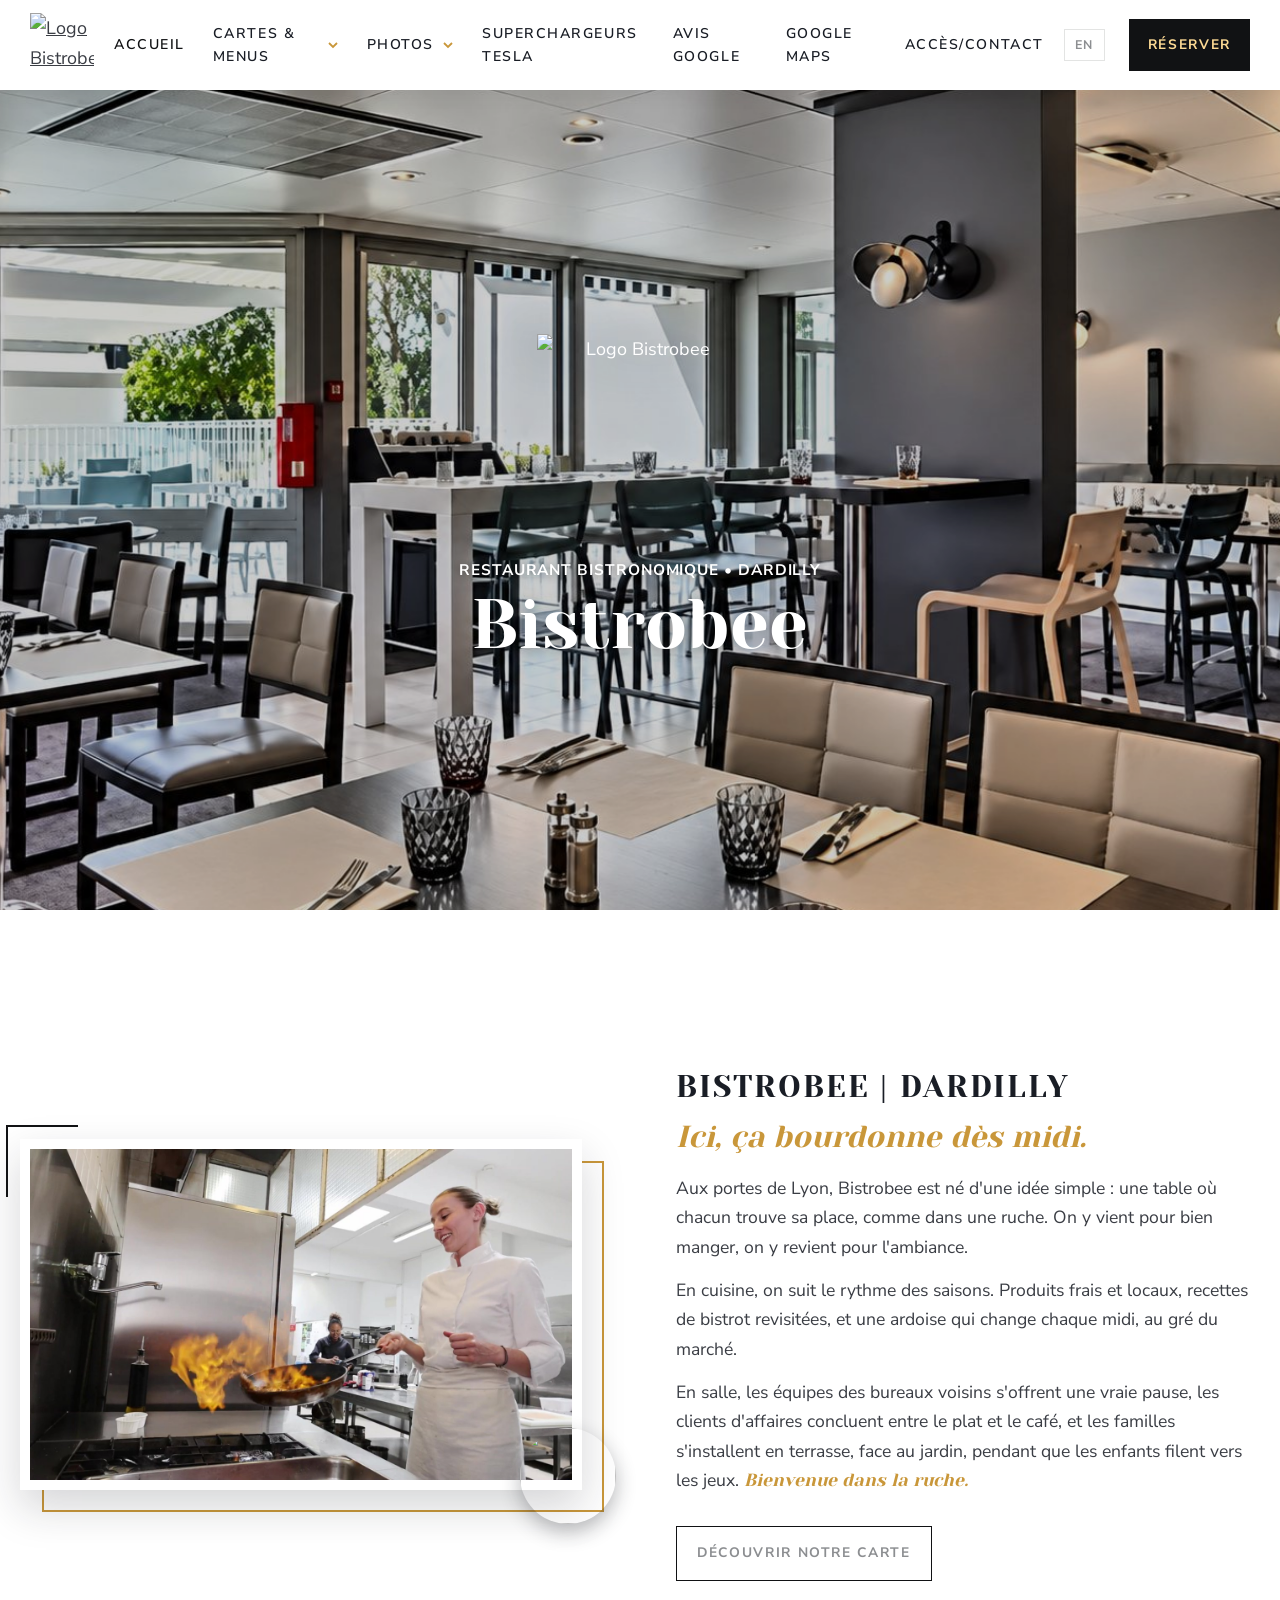
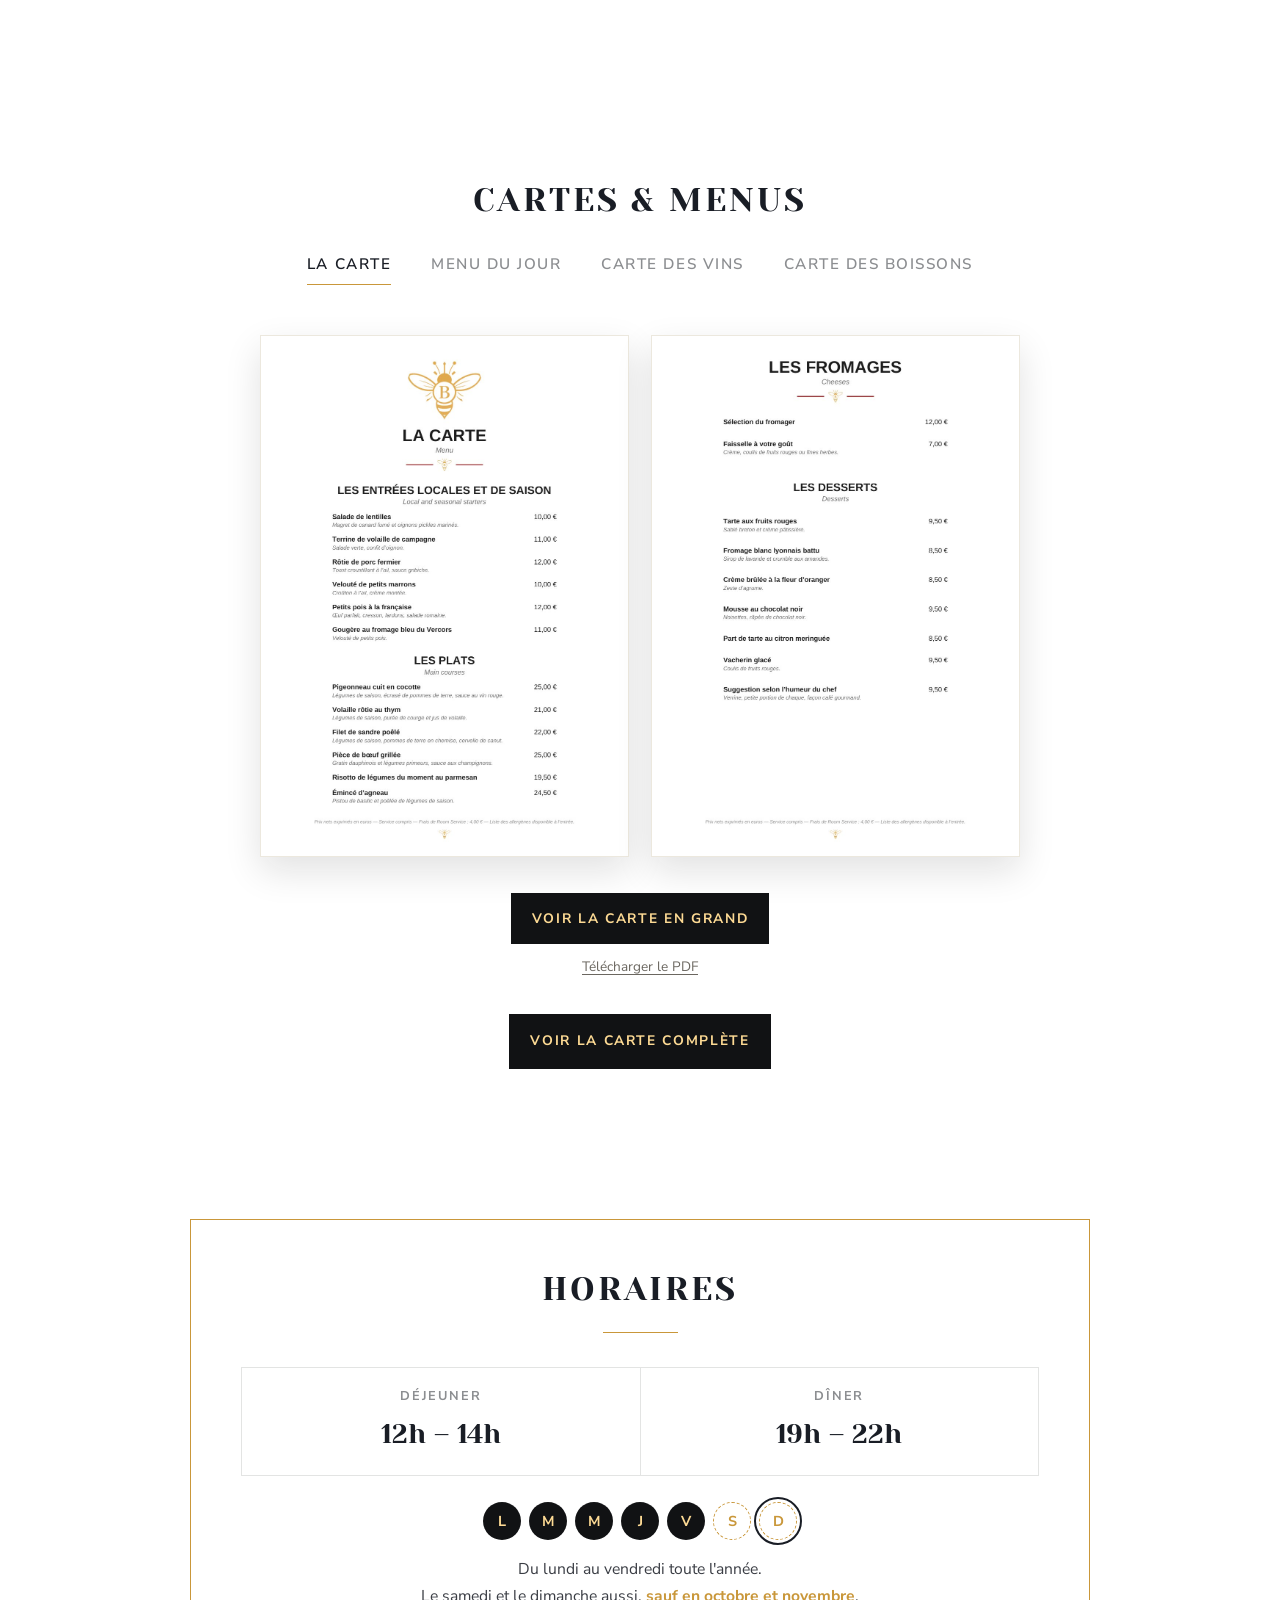
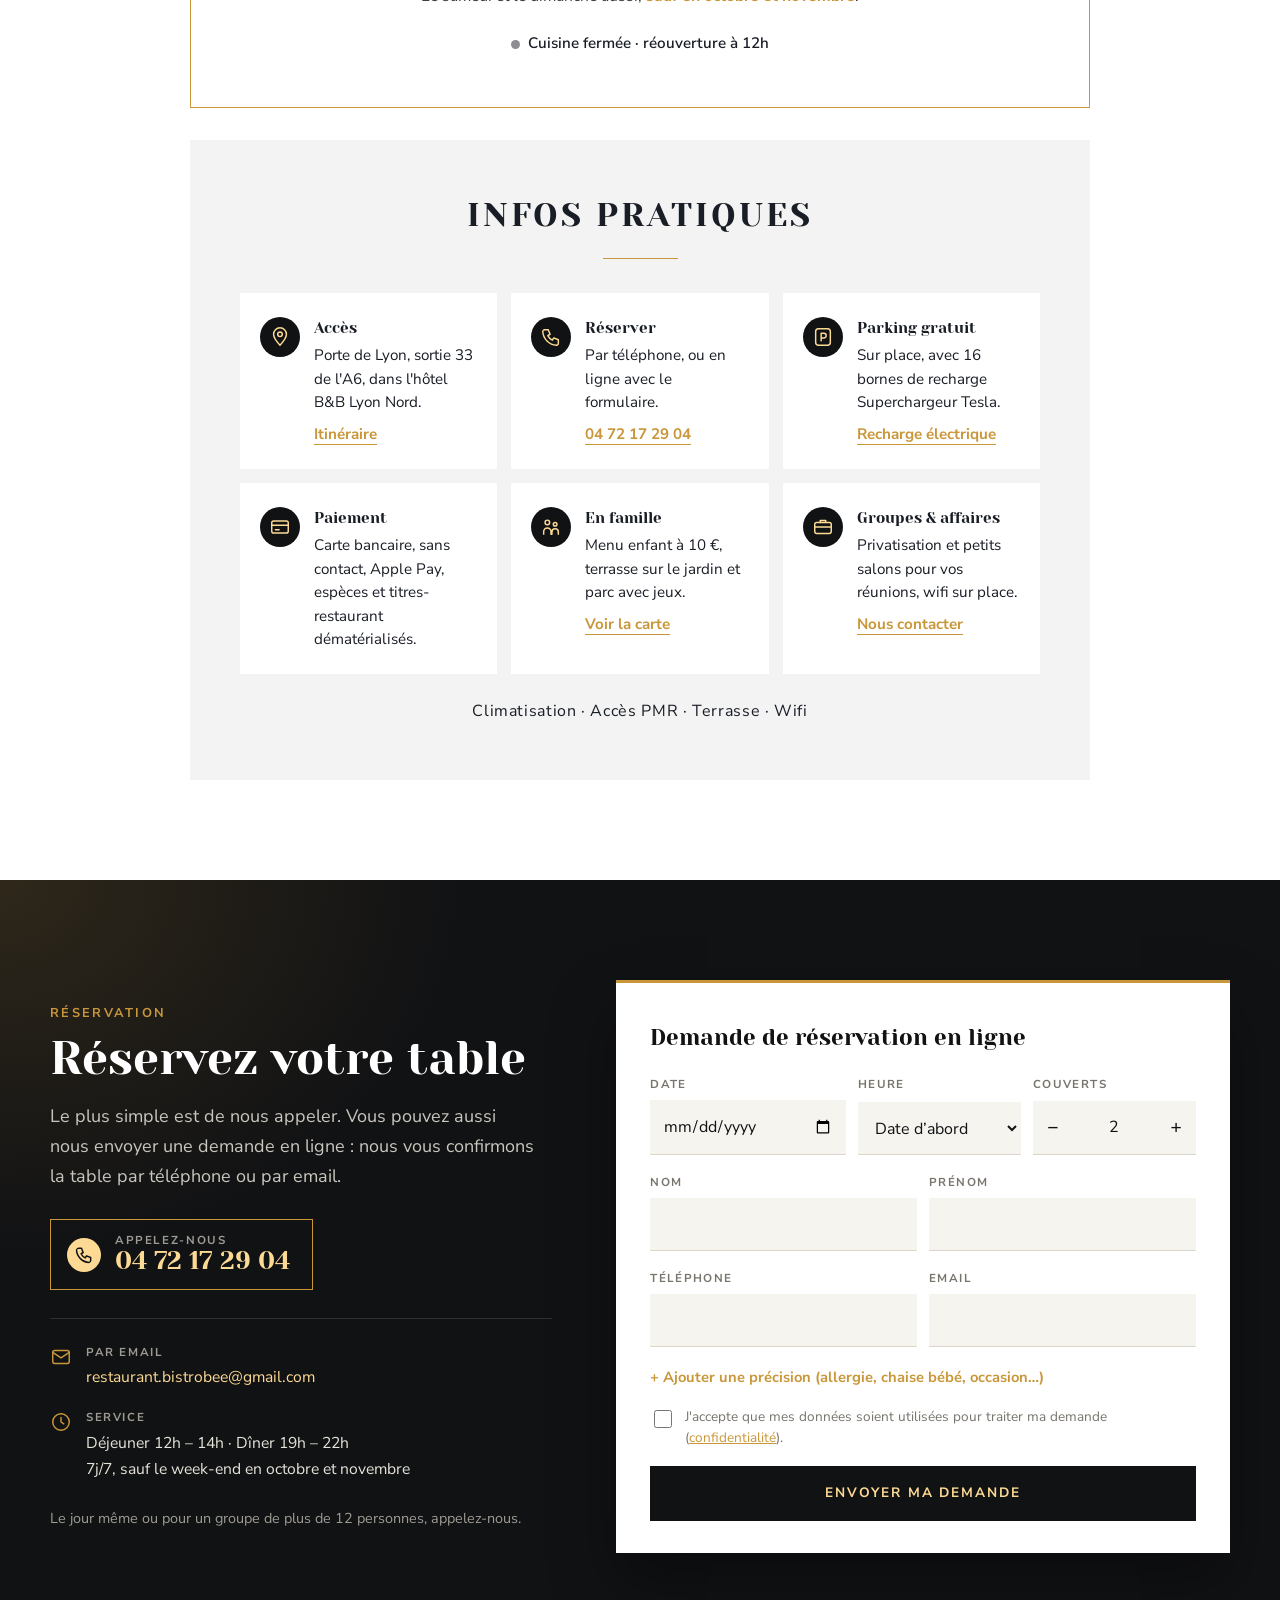
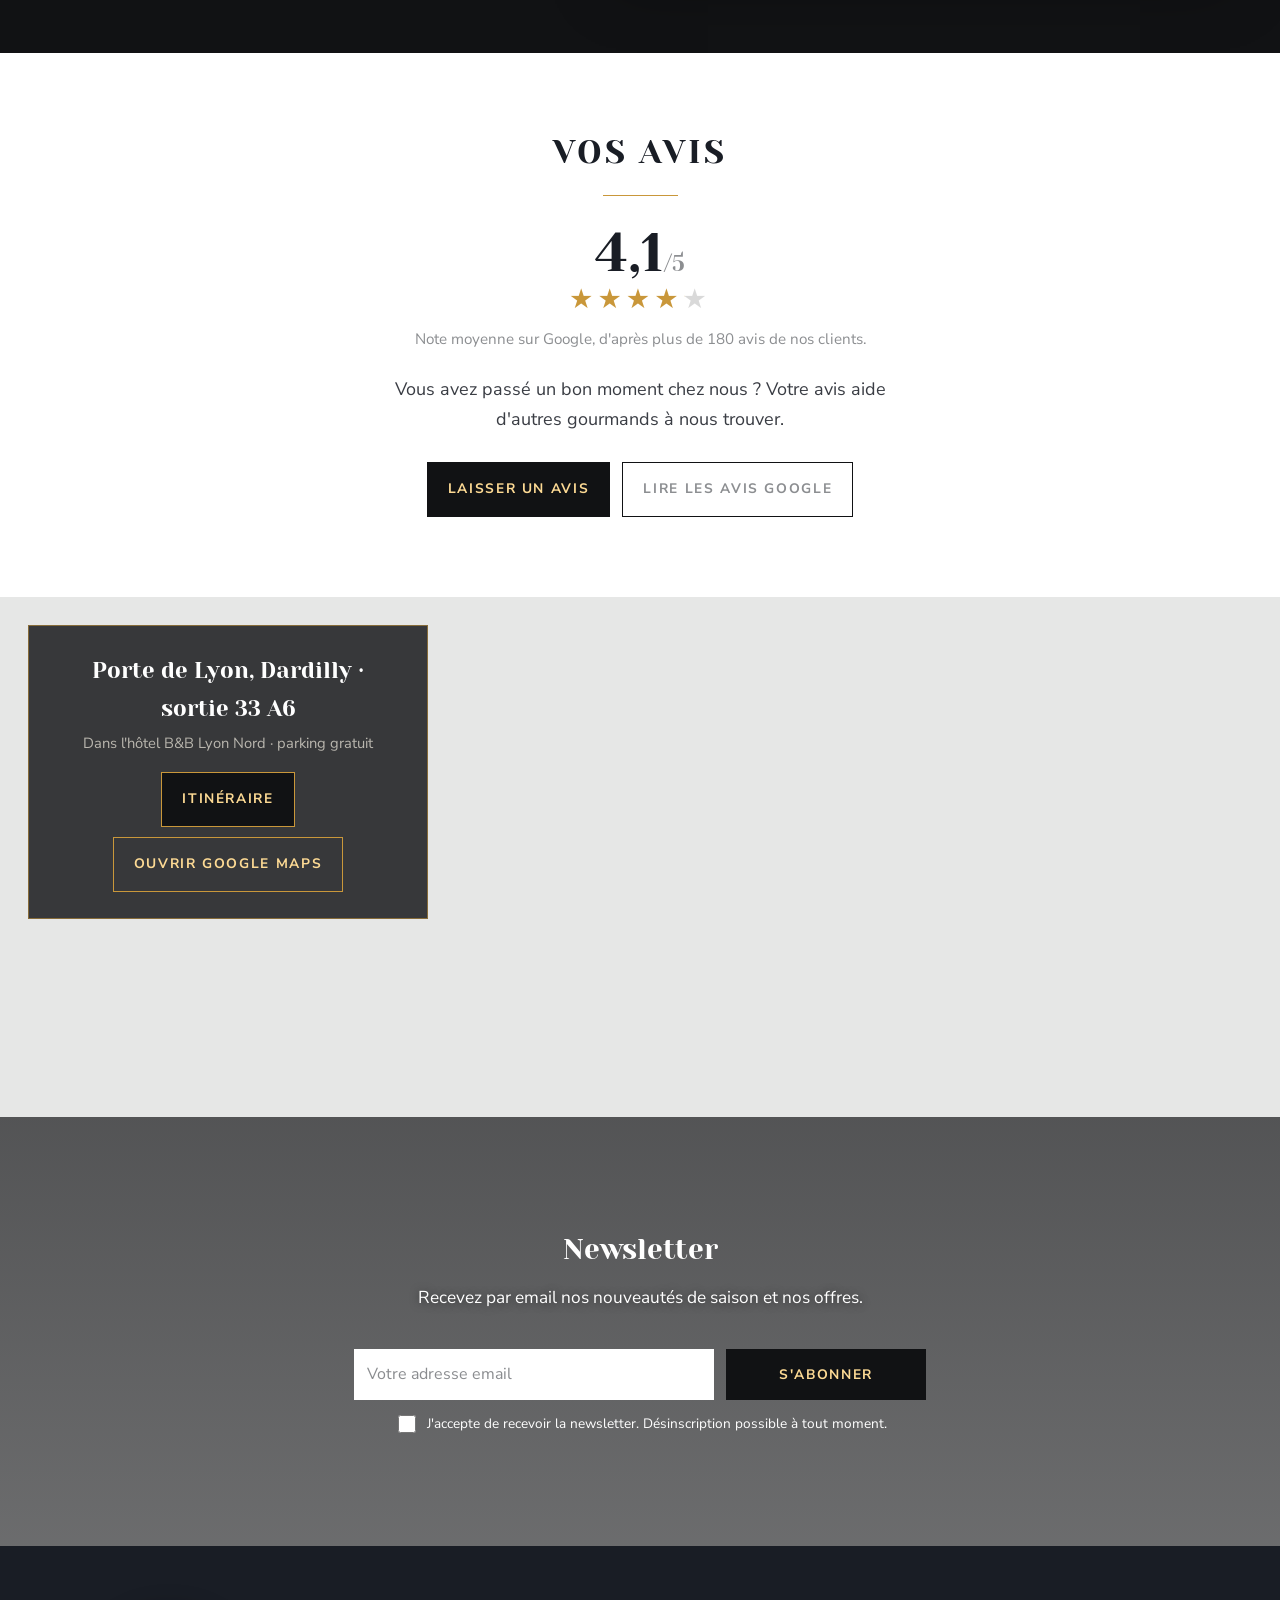
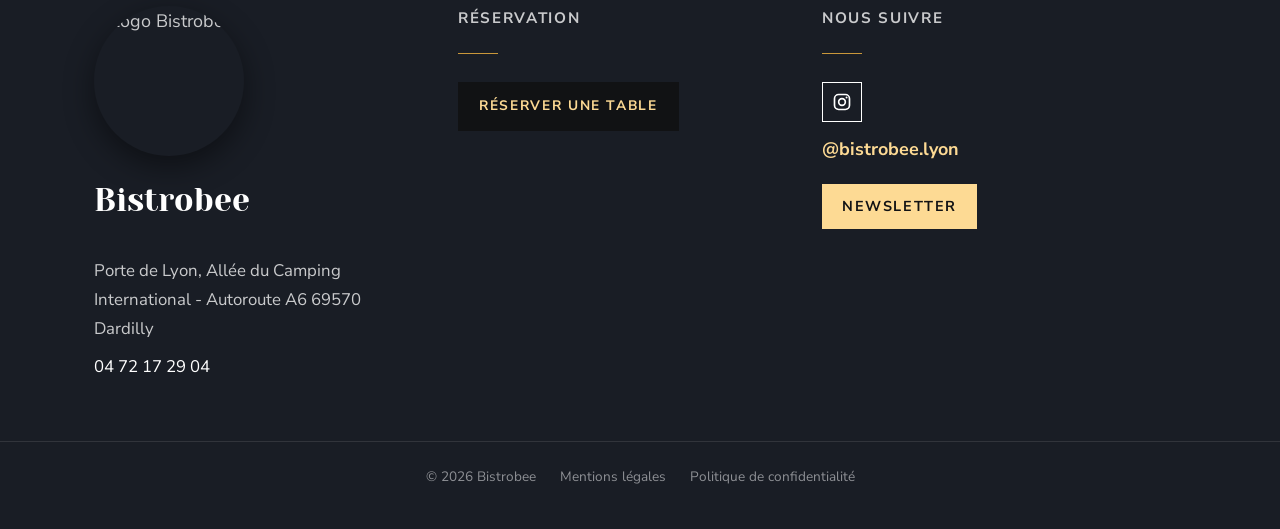
==== commit 5c094966: "Favicon Bistrobee sous des noms uniques (Base44 remplaçait /favicon.ico) Co-Authored-By: Claude Opus" ====
--- a/index.html
+++ b/index.html
@@ -16,20 +16,21 @@
 <meta property="og:image" content="https://bistrobee.fr/assets/hero.jpg">
 <meta property="og:locale" content="fr_FR">
 <meta name="theme-color" content="#111214">
-<link rel="icon" href="/favicon.ico" sizes="48x48">
-<link rel="icon" type="image/png" href="/favicon-192.png" sizes="192x192">
-<link rel="apple-touch-icon" href="/apple-touch-icon.png">
+<link rel="icon" type="image/png" href="https://cdn.jsdelivr.net/gh/KOdin397/bistrobee-site@5a10555a925ec99c2071f75a7600abc88ad4c465/assets/bistrobee-icon-32.png" sizes="32x32">
+<link rel="icon" type="image/png" href="https://cdn.jsdelivr.net/gh/KOdin397/bistrobee-site@5a10555a925ec99c2071f75a7600abc88ad4c465/assets/bistrobee-icon-192.png" sizes="192x192">
+<link rel="shortcut icon" href="/assets/bistrobee-icon.ico">
+<link rel="apple-touch-icon" href="https://cdn.jsdelivr.net/gh/KOdin397/bistrobee-site@5a10555a925ec99c2071f75a7600abc88ad4c465/assets/bistrobee-apple-touch-icon.png">
 <link rel="preconnect" href="https://fonts.googleapis.com">
 <link rel="preconnect" href="https://fonts.gstatic.com" crossorigin>
 <link rel="stylesheet" href="https://fonts.googleapis.com/css2?family=Yeseva+One&family=Nunito+Sans:opsz,wght@6..12,300;6..12,400;6..12,600;6..12,700&display=swap">
-<link rel="stylesheet" href="assets/style.css?v=202610141658">
-<script type="application/ld+json">{"@context": "https://schema.org", "@type": "Restaurant", "name": "Bistrobee", "url": "https://bistrobee.fr/", "telephone": "+33472172904", "image": "https://bistrobee.fr/assets/hero.jpg", "logo": "https://bistrobee.fr/favicon-192.png", "servesCuisine": ["Cuisine de saison", "Bistronomique", "Fait maison"], "priceRange": "€€", "address": {"@type": "PostalAddress", "streetAddress": "Porte de Lyon, Allée du Camping International", "postalCode": "69570", "addressLocality": "Dardilly", "addressCountry": "FR"}, "geo": {"@type": "GeoCoordinates", "latitude": 45.8204651, "longitude": 4.7607888}, "openingHoursSpecification": [{"@type": "OpeningHoursSpecification", "dayOfWeek": "Monday", "opens": "12:00", "closes": "14:00"}, {"@type": "OpeningHoursSpecification", "dayOfWeek": "Monday", "opens": "19:00", "closes": "22:00"}, {"@type": "OpeningHoursSpecification", "dayOfWeek": "Tuesday", "opens": "12:00", "closes": "14:00"}, {"@type": "OpeningHoursSpecification", "dayOfWeek": "Tuesday", "opens": "19:00", "closes": "22:00"}, {"@type": "OpeningHoursSpecification", "dayOfWeek": "Wednesday", "opens": "12:00", "closes": "14:00"}, {"@type": "OpeningHoursSpecification", "dayOfWeek": "Wednesday", "opens": "19:00", "closes": "22:00"}, {"@type": "OpeningHoursSpecification", "dayOfWeek": "Thursday", "opens": "12:00", "closes": "14:00"}, {"@type": "OpeningHoursSpecification", "dayOfWeek": "Thursday", "opens": "19:00", "closes": "22:00"}, {"@type": "OpeningHoursSpecification", "dayOfWeek": "Friday", "opens": "12:00", "closes": "14:00"}, {"@type": "OpeningHoursSpecification", "dayOfWeek": "Friday", "opens": "19:00", "closes": "22:00"}, {"@type": "OpeningHoursSpecification", "dayOfWeek": ["Saturday", "Sunday"], "opens": "12:00", "closes": "14:00", "validFrom": "2026-12-01", "validThrough": "2027-09-30"}, {"@type": "OpeningHoursSpecification", "dayOfWeek": ["Saturday", "Sunday"], "opens": "19:00", "closes": "22:00", "validFrom": "2026-12-01", "validThrough": "2027-09-30"}], "acceptsReservations": true, "sameAs": ["https://www.instagram.com/bistrobee.lyon/"]}</script>
+<link rel="stylesheet" href="assets/style.css?v=202610181704">
+<script type="application/ld+json">{"@context": "https://schema.org", "@type": "Restaurant", "name": "Bistrobee", "url": "https://bistrobee.fr/", "telephone": "+33472172904", "image": "https://bistrobee.fr/assets/hero.jpg", "logo": "https://bistrobee.fr/assets/bistrobee-icon-192.png", "servesCuisine": ["Cuisine de saison", "Bistronomique", "Fait maison"], "priceRange": "€€", "address": {"@type": "PostalAddress", "streetAddress": "Porte de Lyon, Allée du Camping International", "postalCode": "69570", "addressLocality": "Dardilly", "addressCountry": "FR"}, "geo": {"@type": "GeoCoordinates", "latitude": 45.8204651, "longitude": 4.7607888}, "openingHoursSpecification": [{"@type": "OpeningHoursSpecification", "dayOfWeek": "Monday", "opens": "12:00", "closes": "14:00"}, {"@type": "OpeningHoursSpecification", "dayOfWeek": "Monday", "opens": "19:00", "closes": "22:00"}, {"@type": "OpeningHoursSpecification", "dayOfWeek": "Tuesday", "opens": "12:00", "closes": "14:00"}, {"@type": "OpeningHoursSpecification", "dayOfWeek": "Tuesday", "opens": "19:00", "closes": "22:00"}, {"@type": "OpeningHoursSpecification", "dayOfWeek": "Wednesday", "opens": "12:00", "closes": "14:00"}, {"@type": "OpeningHoursSpecification", "dayOfWeek": "Wednesday", "opens": "19:00", "closes": "22:00"}, {"@type": "OpeningHoursSpecification", "dayOfWeek": "Thursday", "opens": "12:00", "closes": "14:00"}, {"@type": "OpeningHoursSpecification", "dayOfWeek": "Thursday", "opens": "19:00", "closes": "22:00"}, {"@type": "OpeningHoursSpecification", "dayOfWeek": "Friday", "opens": "12:00", "closes": "14:00"}, {"@type": "OpeningHoursSpecification", "dayOfWeek": "Friday", "opens": "19:00", "closes": "22:00"}, {"@type": "OpeningHoursSpecification", "dayOfWeek": ["Saturday", "Sunday"], "opens": "12:00", "closes": "14:00", "validFrom": "2026-12-01", "validThrough": "2027-09-30"}, {"@type": "OpeningHoursSpecification", "dayOfWeek": ["Saturday", "Sunday"], "opens": "19:00", "closes": "22:00", "validFrom": "2026-12-01", "validThrough": "2027-09-30"}], "acceptsReservations": true, "sameAs": ["https://www.instagram.com/bistrobee.lyon/"]}</script>
 </head>
 <body>
 <a class="skip" href="#contenu">Aller au contenu</a>
 <header class="site-header">
   <div class="wrap">
-    <a class="logo" href="index.html" aria-label="Accueil Bistrobee"><img src="https://cdn.jsdelivr.net/gh/KOdin397/bistrobee-site@7e58fa74d9dd8d46d62da9d87ef17aefbf4766b4/assets/logo-bistrobee-small.png" alt="Logo Bistrobee" width="64" height="64"></a>
+    <a class="logo" href="index.html" aria-label="Accueil Bistrobee"><img src="https://cdn.jsdelivr.net/gh/KOdin397/bistrobee-site@5a10555a925ec99c2071f75a7600abc88ad4c465/assets/logo-bistrobee-small.png" alt="Logo Bistrobee" width="64" height="64"></a>
     <nav class="nav" id="nav" aria-label="Navigation principale">
       <ul>
         <li><a href="index.html" aria-current="page">Accueil</a></li>
@@ -54,7 +55,7 @@
 <div class="hero" id="accueil">
   <div class="hero-bg" aria-hidden="true"></div>
   <div class="in">
-    <img class="hero-logo" src="https://cdn.jsdelivr.net/gh/KOdin397/bistrobee-site@7e58fa74d9dd8d46d62da9d87ef17aefbf4766b4/assets/logo-bistrobee.png" alt="Logo Bistrobee" width="220" height="220">
+    <img class="hero-logo" src="https://cdn.jsdelivr.net/gh/KOdin397/bistrobee-site@5a10555a925ec99c2071f75a7600abc88ad4c465/assets/logo-bistrobee.png" alt="Logo Bistrobee" width="220" height="220">
     <p class="kicker">Restaurant Bistronomique • Dardilly</p>
     <h1>Bistrobee</h1>
   </div>
@@ -63,8 +64,8 @@
 <section class="intro">
   <div class="wrap">
     <figure class="chef-frame">
-      <img src="https://cdn.jsdelivr.net/gh/KOdin397/bistrobee-site@7e58fa74d9dd8d46d62da9d87ef17aefbf4766b4/assets/cheffe.jpg" alt="En cuisine chez Bistrobee, une poêle flambée aux fourneaux" width="1400" height="788" loading="lazy">
-      <img class="chef-badge" src="https://cdn.jsdelivr.net/gh/KOdin397/bistrobee-site@7e58fa74d9dd8d46d62da9d87ef17aefbf4766b4/assets/logo-bistrobee-small.png" alt="" width="96" height="96" aria-hidden="true">
+      <img src="https://cdn.jsdelivr.net/gh/KOdin397/bistrobee-site@5a10555a925ec99c2071f75a7600abc88ad4c465/assets/cheffe.jpg" alt="En cuisine chez Bistrobee, une poêle flambée aux fourneaux" width="1400" height="788" loading="lazy">
+      <img class="chef-badge" src="https://cdn.jsdelivr.net/gh/KOdin397/bistrobee-site@5a10555a925ec99c2071f75a7600abc88ad4c465/assets/logo-bistrobee-small.png" alt="" width="96" height="96" aria-hidden="true">
     </figure>
     <div class="story">
       <h2>Bistrobee | Dardilly</h2>
@@ -87,11 +88,11 @@
       <button class="tab" type="button" role="tab" id="t-boissons" aria-controls="p-boissons" aria-selected="false" tabindex="-1">Carte des boissons</button>
     </div>
     <div id="p-carte" role="tabpanel" aria-labelledby="t-carte">
-      <div class="drink-pages a4" data-all="https://cdn.jsdelivr.net/gh/KOdin397/bistrobee-site@7e58fa74d9dd8d46d62da9d87ef17aefbf4766b4/assets/carte-1.jpg,https://cdn.jsdelivr.net/gh/KOdin397/bistrobee-site@7e58fa74d9dd8d46d62da9d87ef17aefbf4766b4/assets/carte-3.jpg,https://cdn.jsdelivr.net/gh/KOdin397/bistrobee-site@7e58fa74d9dd8d46d62da9d87ef17aefbf4766b4/assets/carte-5.jpg" data-alts="La carte : entrées locales et de saison, plats|Les fromages et les desserts|À partager et menu enfants"><a class="drink-page" href="https://cdn.jsdelivr.net/gh/KOdin397/bistrobee-site@7e58fa74d9dd8d46d62da9d87ef17aefbf4766b4/assets/carte-1.jpg" data-src="https://cdn.jsdelivr.net/gh/KOdin397/bistrobee-site@7e58fa74d9dd8d46d62da9d87ef17aefbf4766b4/assets/carte-1.jpg"><img src="https://cdn.jsdelivr.net/gh/KOdin397/bistrobee-site@7e58fa74d9dd8d46d62da9d87ef17aefbf4766b4/assets/carte-1.jpg" alt="La carte : entrées locales et de saison, plats" width="1000" height="1415" style="aspect-ratio:1000/1415" loading="lazy" decoding="async"></a><a class="drink-page" href="https://cdn.jsdelivr.net/gh/KOdin397/bistrobee-site@7e58fa74d9dd8d46d62da9d87ef17aefbf4766b4/assets/carte-3.jpg" data-src="https://cdn.jsdelivr.net/gh/KOdin397/bistrobee-site@7e58fa74d9dd8d46d62da9d87ef17aefbf4766b4/assets/carte-3.jpg"><img src="https://cdn.jsdelivr.net/gh/KOdin397/bistrobee-site@7e58fa74d9dd8d46d62da9d87ef17aefbf4766b4/assets/carte-3.jpg" alt="Les fromages et les desserts" width="1000" height="1415" style="aspect-ratio:1000/1415" loading="lazy" decoding="async"></a></div><p class="center doc-actions"><button class="btn btn-olive doc-open" type="button">Voir la carte en grand</button><a class="pdf-dl" href="https://cdn.jsdelivr.net/gh/KOdin397/bistrobee-site@7e58fa74d9dd8d46d62da9d87ef17aefbf4766b4/assets/la-carte.pdf" download>Télécharger le PDF</a></p>
+      <div class="drink-pages a4" data-all="https://cdn.jsdelivr.net/gh/KOdin397/bistrobee-site@5a10555a925ec99c2071f75a7600abc88ad4c465/assets/carte-1.jpg,https://cdn.jsdelivr.net/gh/KOdin397/bistrobee-site@5a10555a925ec99c2071f75a7600abc88ad4c465/assets/carte-3.jpg,https://cdn.jsdelivr.net/gh/KOdin397/bistrobee-site@5a10555a925ec99c2071f75a7600abc88ad4c465/assets/carte-5.jpg" data-alts="La carte : entrées locales et de saison, plats|Les fromages et les desserts|À partager et menu enfants"><a class="drink-page" href="https://cdn.jsdelivr.net/gh/KOdin397/bistrobee-site@5a10555a925ec99c2071f75a7600abc88ad4c465/assets/carte-1.jpg" data-src="https://cdn.jsdelivr.net/gh/KOdin397/bistrobee-site@5a10555a925ec99c2071f75a7600abc88ad4c465/assets/carte-1.jpg"><img src="https://cdn.jsdelivr.net/gh/KOdin397/bistrobee-site@5a10555a925ec99c2071f75a7600abc88ad4c465/assets/carte-1.jpg" alt="La carte : entrées locales et de saison, plats" width="1000" height="1415" style="aspect-ratio:1000/1415" loading="lazy" decoding="async"></a><a class="drink-page" href="https://cdn.jsdelivr.net/gh/KOdin397/bistrobee-site@5a10555a925ec99c2071f75a7600abc88ad4c465/assets/carte-3.jpg" data-src="https://cdn.jsdelivr.net/gh/KOdin397/bistrobee-site@5a10555a925ec99c2071f75a7600abc88ad4c465/assets/carte-3.jpg"><img src="https://cdn.jsdelivr.net/gh/KOdin397/bistrobee-site@5a10555a925ec99c2071f75a7600abc88ad4c465/assets/carte-3.jpg" alt="Les fromages et les desserts" width="1000" height="1415" style="aspect-ratio:1000/1415" loading="lazy" decoding="async"></a></div><p class="center doc-actions"><button class="btn btn-olive doc-open" type="button">Voir la carte en grand</button><a class="pdf-dl" href="https://cdn.jsdelivr.net/gh/KOdin397/bistrobee-site@5a10555a925ec99c2071f75a7600abc88ad4c465/assets/la-carte.pdf" download>Télécharger le PDF</a></p>
     </div>
     <div id="p-jour" role="tabpanel" aria-labelledby="t-jour" hidden><div class="jour" data-jour-sheet="https://docs.google.com/spreadsheets/d/1m_XYXlBTySyC6B6a1P-IMEeVxSd01Oary9zTgWhZQqY/gviz/tq?tqx=out:csv&amp;gid=0"><div class="jour-live" hidden></div><div class="soon jour-fallback"><p class="soon-k">Selon les arrivages</p><h3>Menu du jour</h3><p>Chaque jour, la cuisine compose un menu au fil des arrivages de saison. Il est affiché à l'ardoise du restaurant.</p><p>Pour le connaître, appelez-nous ou passez nous voir.</p></div></div></div>
-    <div id="p-vins" role="tabpanel" aria-labelledby="t-vins" hidden><div class="drink-pages" data-all="https://cdn.jsdelivr.net/gh/KOdin397/bistrobee-site@7e58fa74d9dd8d46d62da9d87ef17aefbf4766b4/assets/vins-1.jpg,https://cdn.jsdelivr.net/gh/KOdin397/bistrobee-site@7e58fa74d9dd8d46d62da9d87ef17aefbf4766b4/assets/vins-2.jpg,https://cdn.jsdelivr.net/gh/KOdin397/bistrobee-site@7e58fa74d9dd8d46d62da9d87ef17aefbf4766b4/assets/vins-3.jpg,https://cdn.jsdelivr.net/gh/KOdin397/bistrobee-site@7e58fa74d9dd8d46d62da9d87ef17aefbf4766b4/assets/vins-4.jpg,https://cdn.jsdelivr.net/gh/KOdin397/bistrobee-site@7e58fa74d9dd8d46d62da9d87ef17aefbf4766b4/assets/vins-5.jpg,https://cdn.jsdelivr.net/gh/KOdin397/bistrobee-site@7e58fa74d9dd8d46d62da9d87ef17aefbf4766b4/assets/vins-6.jpg" data-alts="Carte des vins : au verre et en demi-bouteille|Vins rosés, bulles et champagnes|Vins rouges : Bourgogne, Loire, Côte de Nuits, Beaujolais|Vins rouges : vallée du Rhône, Languedoc, Provence|Vins blancs : Bourgogne, Loire, Côte de Beaune|Vins blancs : Mâconnais, Rhône, Provence, Sud-Ouest"><a class="drink-page" href="https://cdn.jsdelivr.net/gh/KOdin397/bistrobee-site@7e58fa74d9dd8d46d62da9d87ef17aefbf4766b4/assets/vins-1.jpg" data-src="https://cdn.jsdelivr.net/gh/KOdin397/bistrobee-site@7e58fa74d9dd8d46d62da9d87ef17aefbf4766b4/assets/vins-1.jpg"><img src="https://cdn.jsdelivr.net/gh/KOdin397/bistrobee-site@7e58fa74d9dd8d46d62da9d87ef17aefbf4766b4/assets/vins-1.jpg" alt="Carte des vins : au verre et en demi-bouteille" width="875" height="1240" style="aspect-ratio:875/1240" loading="lazy" decoding="async"></a><a class="drink-page" href="https://cdn.jsdelivr.net/gh/KOdin397/bistrobee-site@7e58fa74d9dd8d46d62da9d87ef17aefbf4766b4/assets/vins-3.jpg" data-src="https://cdn.jsdelivr.net/gh/KOdin397/bistrobee-site@7e58fa74d9dd8d46d62da9d87ef17aefbf4766b4/assets/vins-3.jpg"><img src="https://cdn.jsdelivr.net/gh/KOdin397/bistrobee-site@7e58fa74d9dd8d46d62da9d87ef17aefbf4766b4/assets/vins-3.jpg" alt="Vins rouges : Bourgogne, Loire, Côte de Nuits, Beaujolais" width="875" height="1240" style="aspect-ratio:875/1240" loading="lazy" decoding="async"></a></div><p class="center doc-actions"><button class="btn btn-olive doc-open" type="button">Voir la carte en grand</button><a class="pdf-dl" href="https://cdn.jsdelivr.net/gh/KOdin397/bistrobee-site@7e58fa74d9dd8d46d62da9d87ef17aefbf4766b4/assets/carte-des-vins.pdf" download>Télécharger le PDF</a></p></div>
-    <div id="p-boissons" role="tabpanel" aria-labelledby="t-boissons" hidden><div class="drink-pages" data-all="https://cdn.jsdelivr.net/gh/KOdin397/bistrobee-site@7e58fa74d9dd8d46d62da9d87ef17aefbf4766b4/assets/boissons-1.jpg,https://cdn.jsdelivr.net/gh/KOdin397/bistrobee-site@7e58fa74d9dd8d46d62da9d87ef17aefbf4766b4/assets/boissons-2.jpg,https://cdn.jsdelivr.net/gh/KOdin397/bistrobee-site@7e58fa74d9dd8d46d62da9d87ef17aefbf4766b4/assets/boissons-3.jpg,https://cdn.jsdelivr.net/gh/KOdin397/bistrobee-site@7e58fa74d9dd8d46d62da9d87ef17aefbf4766b4/assets/boissons-4.jpg,https://cdn.jsdelivr.net/gh/KOdin397/bistrobee-site@7e58fa74d9dd8d46d62da9d87ef17aefbf4766b4/assets/boissons-5.jpg,https://cdn.jsdelivr.net/gh/KOdin397/bistrobee-site@7e58fa74d9dd8d46d62da9d87ef17aefbf4766b4/assets/boissons-6.jpg" data-alts="Carte des boissons : jus de fruits, sodas et eaux|Les bières : pression, bouteille et sans alcool|Les apéritifs et les sirops|Les digestifs et les whiskies|Les liqueurs|Les gins, les vodkas et les rhums"><a class="drink-page" href="https://cdn.jsdelivr.net/gh/KOdin397/bistrobee-site@7e58fa74d9dd8d46d62da9d87ef17aefbf4766b4/assets/boissons-1.jpg" data-src="https://cdn.jsdelivr.net/gh/KOdin397/bistrobee-site@7e58fa74d9dd8d46d62da9d87ef17aefbf4766b4/assets/boissons-1.jpg"><img src="https://cdn.jsdelivr.net/gh/KOdin397/bistrobee-site@7e58fa74d9dd8d46d62da9d87ef17aefbf4766b4/assets/boissons-1.jpg" alt="Carte des boissons : jus de fruits, sodas et eaux" width="875" height="1240" style="aspect-ratio:875/1240" loading="lazy" decoding="async"></a><a class="drink-page" href="https://cdn.jsdelivr.net/gh/KOdin397/bistrobee-site@7e58fa74d9dd8d46d62da9d87ef17aefbf4766b4/assets/boissons-2.jpg" data-src="https://cdn.jsdelivr.net/gh/KOdin397/bistrobee-site@7e58fa74d9dd8d46d62da9d87ef17aefbf4766b4/assets/boissons-2.jpg"><img src="https://cdn.jsdelivr.net/gh/KOdin397/bistrobee-site@7e58fa74d9dd8d46d62da9d87ef17aefbf4766b4/assets/boissons-2.jpg" alt="Les bières : pression, bouteille et sans alcool" width="875" height="1240" style="aspect-ratio:875/1240" loading="lazy" decoding="async"></a></div><p class="center doc-actions"><button class="btn btn-olive doc-open" type="button">Voir la carte en grand</button><a class="pdf-dl" href="https://cdn.jsdelivr.net/gh/KOdin397/bistrobee-site@7e58fa74d9dd8d46d62da9d87ef17aefbf4766b4/assets/carte-des-boissons.pdf" download>Télécharger le PDF</a></p></div>
+    <div id="p-vins" role="tabpanel" aria-labelledby="t-vins" hidden><div class="drink-pages" data-all="https://cdn.jsdelivr.net/gh/KOdin397/bistrobee-site@5a10555a925ec99c2071f75a7600abc88ad4c465/assets/vins-1.jpg,https://cdn.jsdelivr.net/gh/KOdin397/bistrobee-site@5a10555a925ec99c2071f75a7600abc88ad4c465/assets/vins-2.jpg,https://cdn.jsdelivr.net/gh/KOdin397/bistrobee-site@5a10555a925ec99c2071f75a7600abc88ad4c465/assets/vins-3.jpg,https://cdn.jsdelivr.net/gh/KOdin397/bistrobee-site@5a10555a925ec99c2071f75a7600abc88ad4c465/assets/vins-4.jpg,https://cdn.jsdelivr.net/gh/KOdin397/bistrobee-site@5a10555a925ec99c2071f75a7600abc88ad4c465/assets/vins-5.jpg,https://cdn.jsdelivr.net/gh/KOdin397/bistrobee-site@5a10555a925ec99c2071f75a7600abc88ad4c465/assets/vins-6.jpg" data-alts="Carte des vins : au verre et en demi-bouteille|Vins rosés, bulles et champagnes|Vins rouges : Bourgogne, Loire, Côte de Nuits, Beaujolais|Vins rouges : vallée du Rhône, Languedoc, Provence|Vins blancs : Bourgogne, Loire, Côte de Beaune|Vins blancs : Mâconnais, Rhône, Provence, Sud-Ouest"><a class="drink-page" href="https://cdn.jsdelivr.net/gh/KOdin397/bistrobee-site@5a10555a925ec99c2071f75a7600abc88ad4c465/assets/vins-1.jpg" data-src="https://cdn.jsdelivr.net/gh/KOdin397/bistrobee-site@5a10555a925ec99c2071f75a7600abc88ad4c465/assets/vins-1.jpg"><img src="https://cdn.jsdelivr.net/gh/KOdin397/bistrobee-site@5a10555a925ec99c2071f75a7600abc88ad4c465/assets/vins-1.jpg" alt="Carte des vins : au verre et en demi-bouteille" width="875" height="1240" style="aspect-ratio:875/1240" loading="lazy" decoding="async"></a><a class="drink-page" href="https://cdn.jsdelivr.net/gh/KOdin397/bistrobee-site@5a10555a925ec99c2071f75a7600abc88ad4c465/assets/vins-3.jpg" data-src="https://cdn.jsdelivr.net/gh/KOdin397/bistrobee-site@5a10555a925ec99c2071f75a7600abc88ad4c465/assets/vins-3.jpg"><img src="https://cdn.jsdelivr.net/gh/KOdin397/bistrobee-site@5a10555a925ec99c2071f75a7600abc88ad4c465/assets/vins-3.jpg" alt="Vins rouges : Bourgogne, Loire, Côte de Nuits, Beaujolais" width="875" height="1240" style="aspect-ratio:875/1240" loading="lazy" decoding="async"></a></div><p class="center doc-actions"><button class="btn btn-olive doc-open" type="button">Voir la carte en grand</button><a class="pdf-dl" href="https://cdn.jsdelivr.net/gh/KOdin397/bistrobee-site@5a10555a925ec99c2071f75a7600abc88ad4c465/assets/carte-des-vins.pdf" download>Télécharger le PDF</a></p></div>
+    <div id="p-boissons" role="tabpanel" aria-labelledby="t-boissons" hidden><div class="drink-pages" data-all="https://cdn.jsdelivr.net/gh/KOdin397/bistrobee-site@5a10555a925ec99c2071f75a7600abc88ad4c465/assets/boissons-1.jpg,https://cdn.jsdelivr.net/gh/KOdin397/bistrobee-site@5a10555a925ec99c2071f75a7600abc88ad4c465/assets/boissons-2.jpg,https://cdn.jsdelivr.net/gh/KOdin397/bistrobee-site@5a10555a925ec99c2071f75a7600abc88ad4c465/assets/boissons-3.jpg,https://cdn.jsdelivr.net/gh/KOdin397/bistrobee-site@5a10555a925ec99c2071f75a7600abc88ad4c465/assets/boissons-4.jpg,https://cdn.jsdelivr.net/gh/KOdin397/bistrobee-site@5a10555a925ec99c2071f75a7600abc88ad4c465/assets/boissons-5.jpg,https://cdn.jsdelivr.net/gh/KOdin397/bistrobee-site@5a10555a925ec99c2071f75a7600abc88ad4c465/assets/boissons-6.jpg" data-alts="Carte des boissons : jus de fruits, sodas et eaux|Les bières : pression, bouteille et sans alcool|Les apéritifs et les sirops|Les digestifs et les whiskies|Les liqueurs|Les gins, les vodkas et les rhums"><a class="drink-page" href="https://cdn.jsdelivr.net/gh/KOdin397/bistrobee-site@5a10555a925ec99c2071f75a7600abc88ad4c465/assets/boissons-1.jpg" data-src="https://cdn.jsdelivr.net/gh/KOdin397/bistrobee-site@5a10555a925ec99c2071f75a7600abc88ad4c465/assets/boissons-1.jpg"><img src="https://cdn.jsdelivr.net/gh/KOdin397/bistrobee-site@5a10555a925ec99c2071f75a7600abc88ad4c465/assets/boissons-1.jpg" alt="Carte des boissons : jus de fruits, sodas et eaux" width="875" height="1240" style="aspect-ratio:875/1240" loading="lazy" decoding="async"></a><a class="drink-page" href="https://cdn.jsdelivr.net/gh/KOdin397/bistrobee-site@5a10555a925ec99c2071f75a7600abc88ad4c465/assets/boissons-2.jpg" data-src="https://cdn.jsdelivr.net/gh/KOdin397/bistrobee-site@5a10555a925ec99c2071f75a7600abc88ad4c465/assets/boissons-2.jpg"><img src="https://cdn.jsdelivr.net/gh/KOdin397/bistrobee-site@5a10555a925ec99c2071f75a7600abc88ad4c465/assets/boissons-2.jpg" alt="Les bières : pression, bouteille et sans alcool" width="875" height="1240" style="aspect-ratio:875/1240" loading="lazy" decoding="async"></a></div><p class="center doc-actions"><button class="btn btn-olive doc-open" type="button">Voir la carte en grand</button><a class="pdf-dl" href="https://cdn.jsdelivr.net/gh/KOdin397/bistrobee-site@5a10555a925ec99c2071f75a7600abc88ad4c465/assets/carte-des-boissons.pdf" download>Télécharger le PDF</a></p></div>
     <p class="center"><a class="btn btn-olive" href="carte.html">Voir la carte complète</a></p>
   </div>
 </section>
@@ -215,7 +216,7 @@
 <footer class="site-footer">
   <div class="foot">
     <div>
-      <img class="foot-logo" src="https://cdn.jsdelivr.net/gh/KOdin397/bistrobee-site@7e58fa74d9dd8d46d62da9d87ef17aefbf4766b4/assets/logo-bistrobee.png" alt="Logo Bistrobee" width="160" height="160" loading="lazy">
+      <img class="foot-logo" src="https://cdn.jsdelivr.net/gh/KOdin397/bistrobee-site@5a10555a925ec99c2071f75a7600abc88ad4c465/assets/logo-bistrobee.png" alt="Logo Bistrobee" width="160" height="160" loading="lazy">
       <p class="name">Bistrobee</p>
       <address>
         <a href="https://www.google.com/maps/dir/?api=1&amp;destination=45.8204651,4.7607888" target="_blank" rel="noopener">Porte de Lyon, Allée du Camping International - Autoroute A6 69570 Dardilly</a>
@@ -248,6 +249,6 @@
   <a class="mbar-a mbar-main" href="#reserver"><svg viewBox="0 0 24 24" aria-hidden="true"><path d="M7 2v2H5a2 2 0 0 0-2 2v14a2 2 0 0 0 2 2h14a2 2 0 0 0 2-2V6a2 2 0 0 0-2-2h-2V2h-2v2H9V2zm-2 8h14v10H5z"/></svg><span>Réserver</span></a>
   <a class="mbar-a" href="https://www.google.com/maps/dir/?api=1&amp;destination=45.8204651,4.7607888" target="_blank" rel="noopener"><svg viewBox="0 0 24 24" aria-hidden="true"><path d="M12 2a7 7 0 0 0-7 7c0 5 7 13 7 13s7-8 7-13a7 7 0 0 0-7-7zm0 9.5A2.5 2.5 0 1 1 12 6.5a2.5 2.5 0 0 1 0 5z"/></svg><span>Itinéraire</span></a>
 </nav>
-<script src="assets/site.js?v=202610141658"></script>
+<script src="assets/site.js?v=202610181704"></script>
 </body>
 </html>
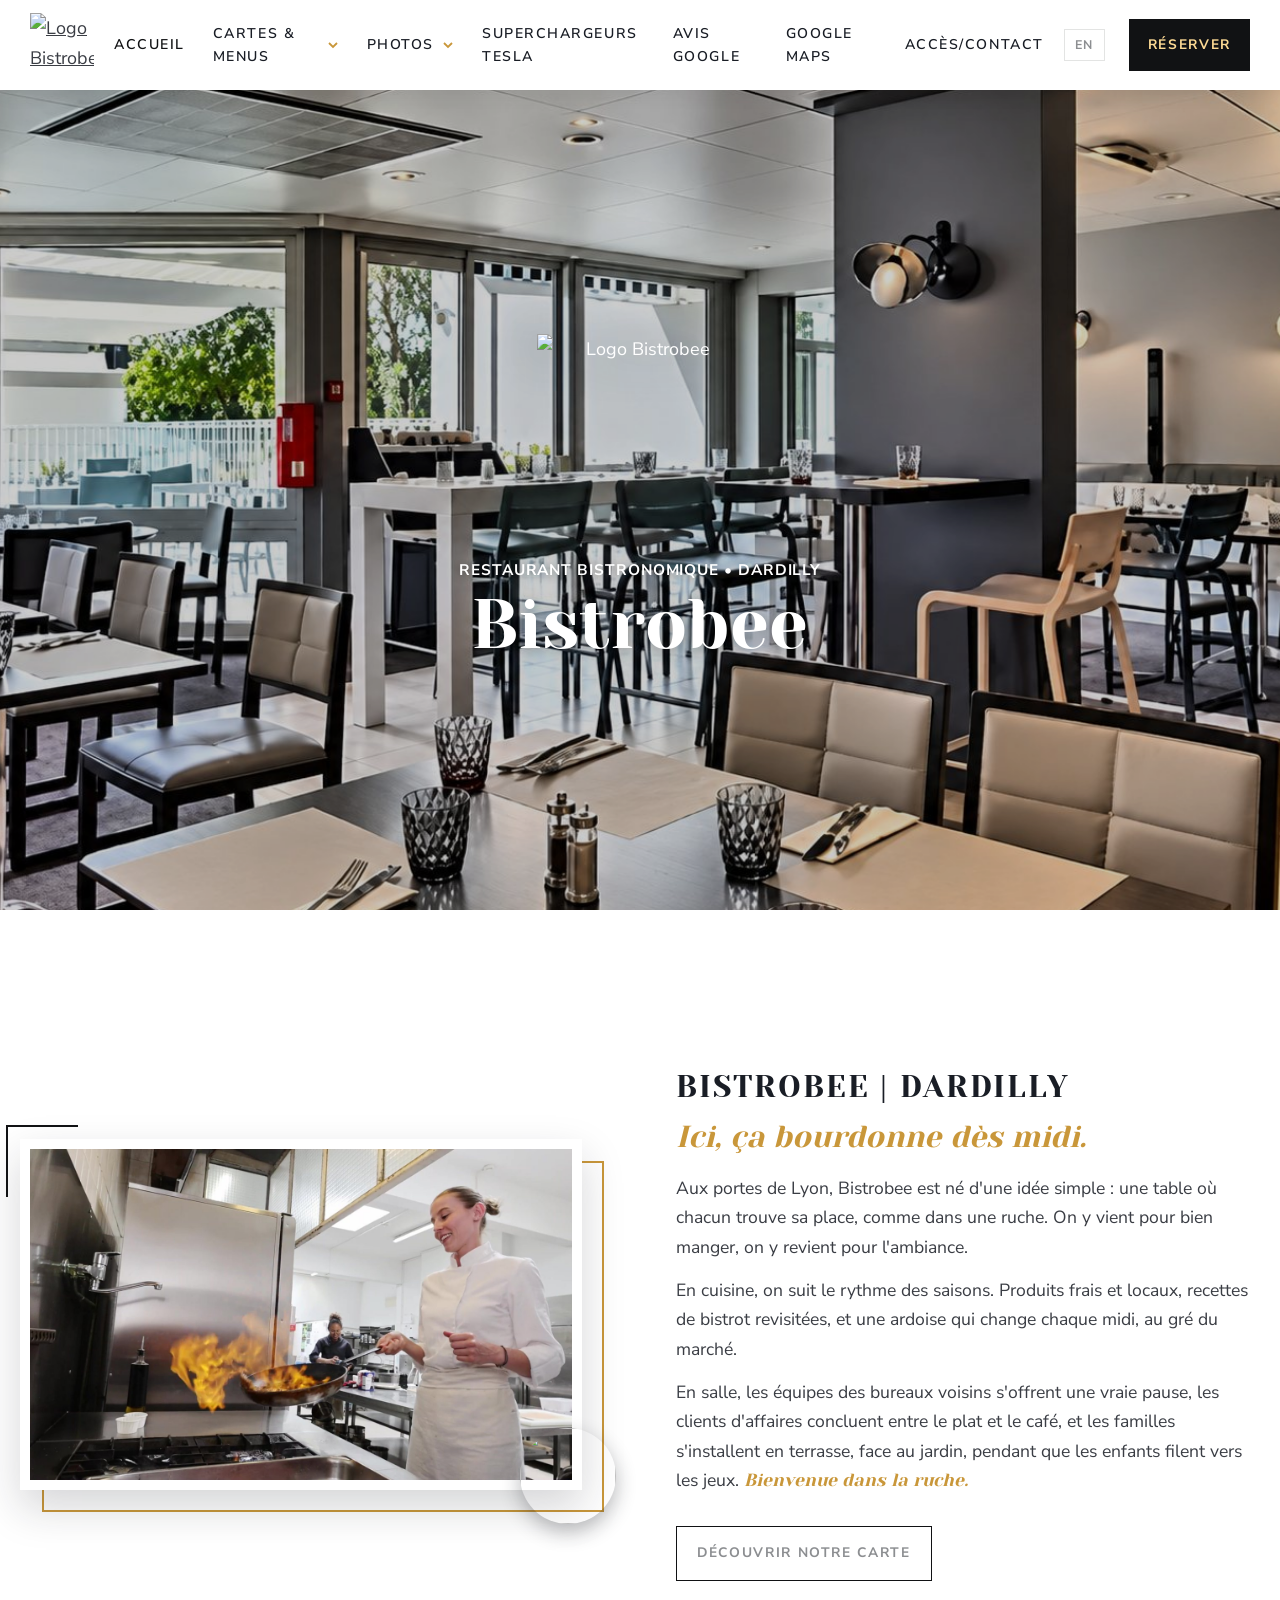
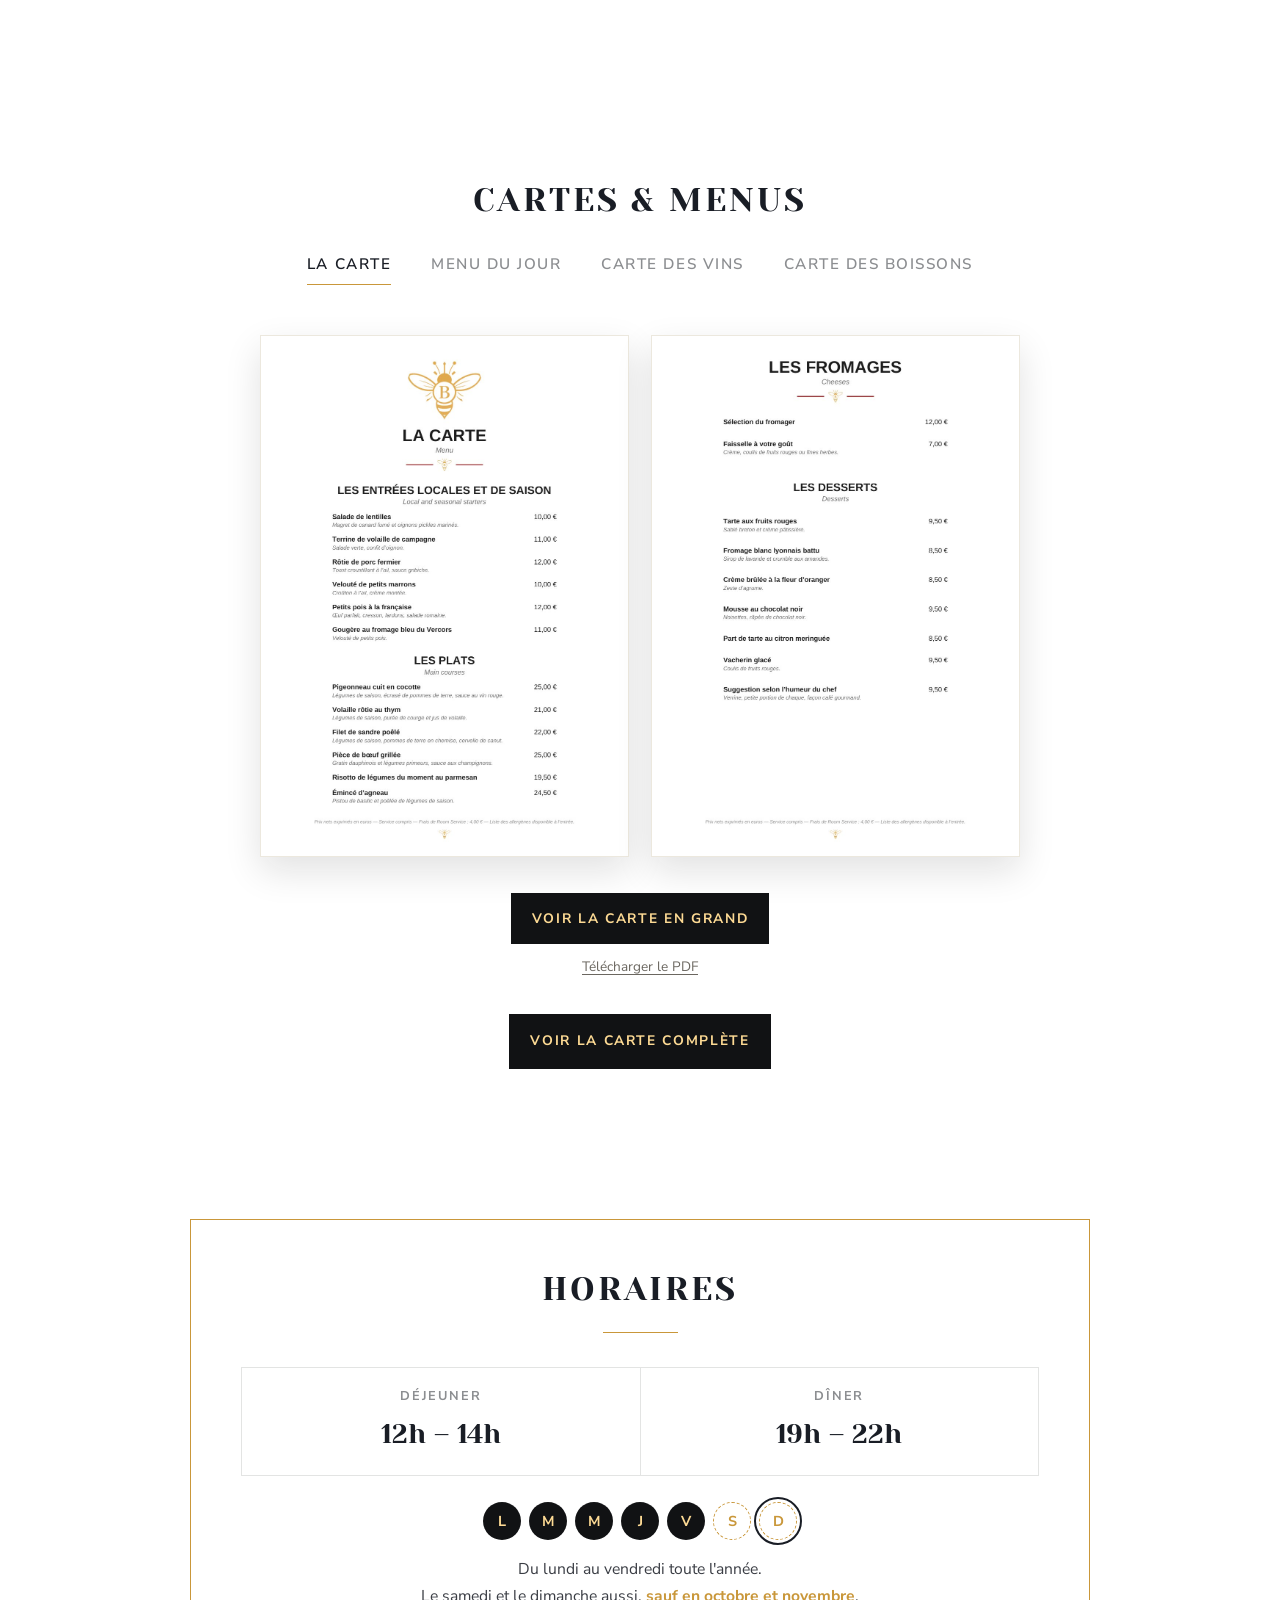
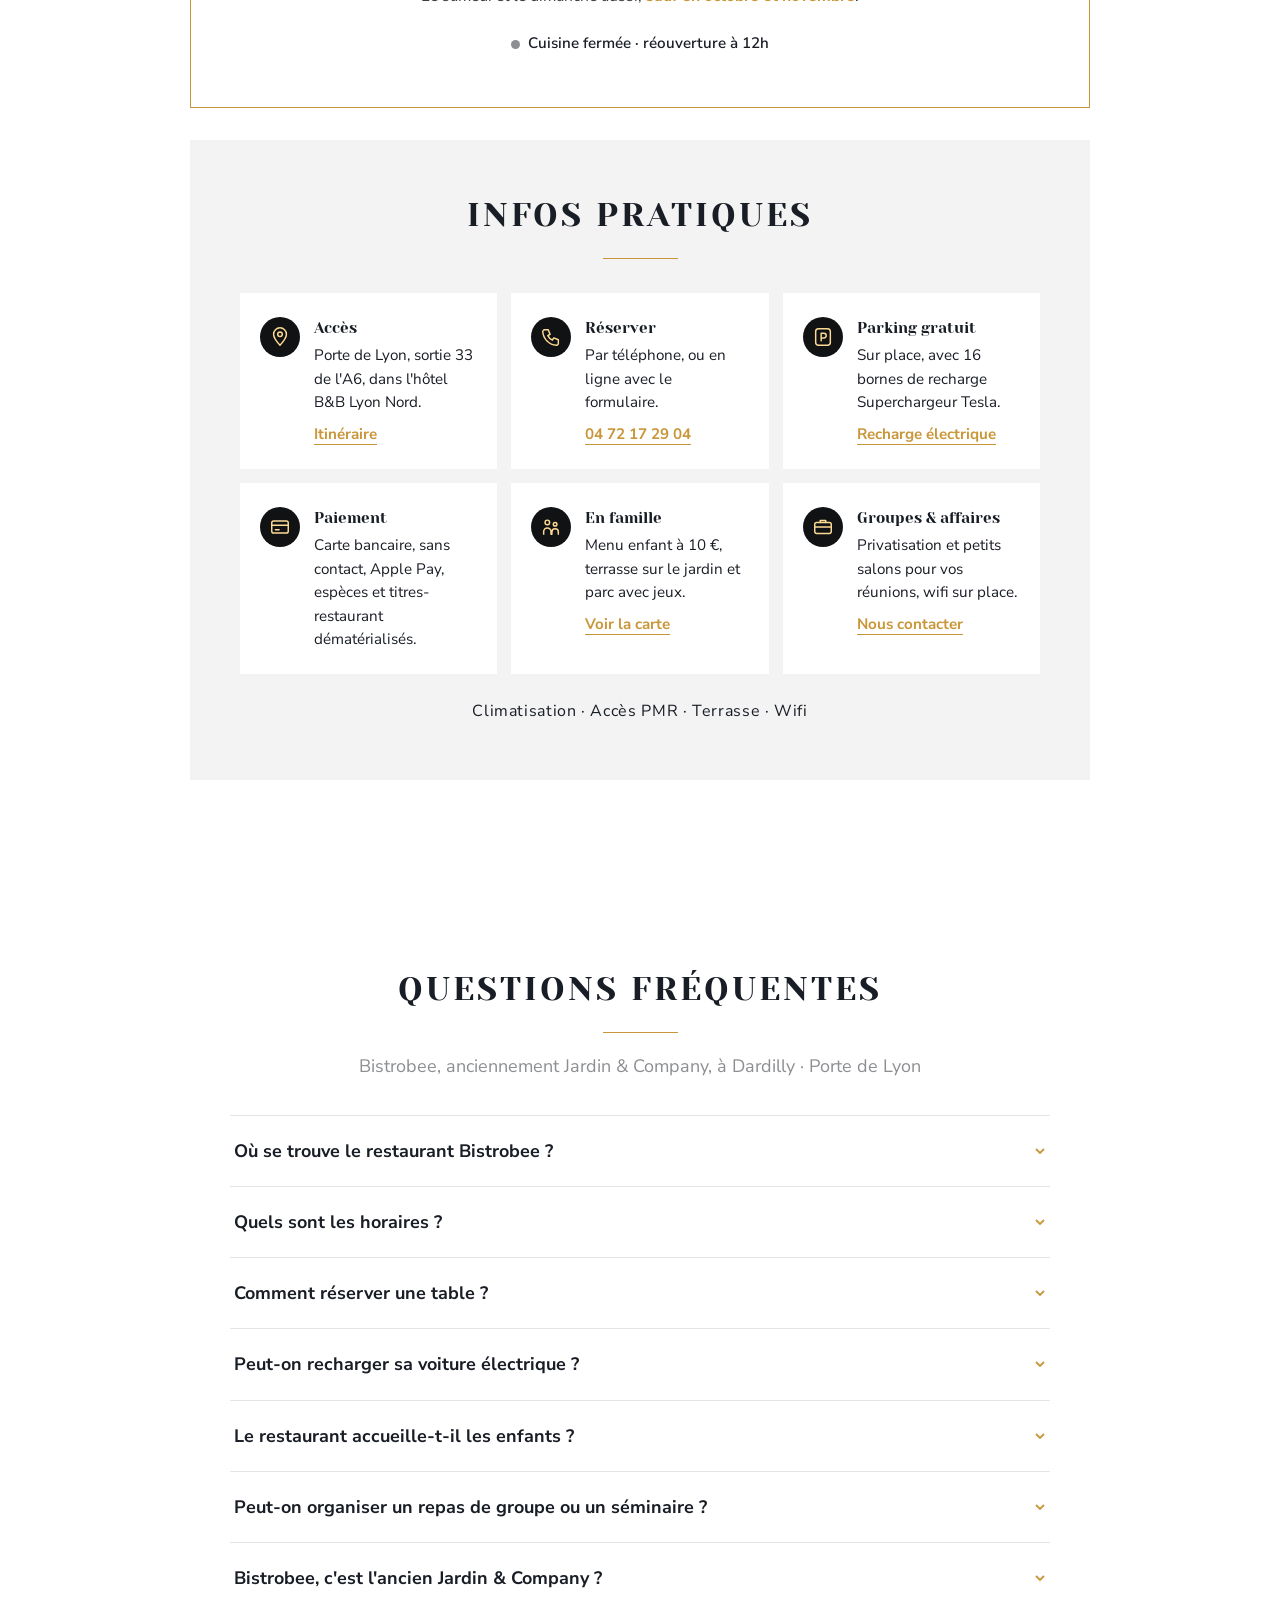
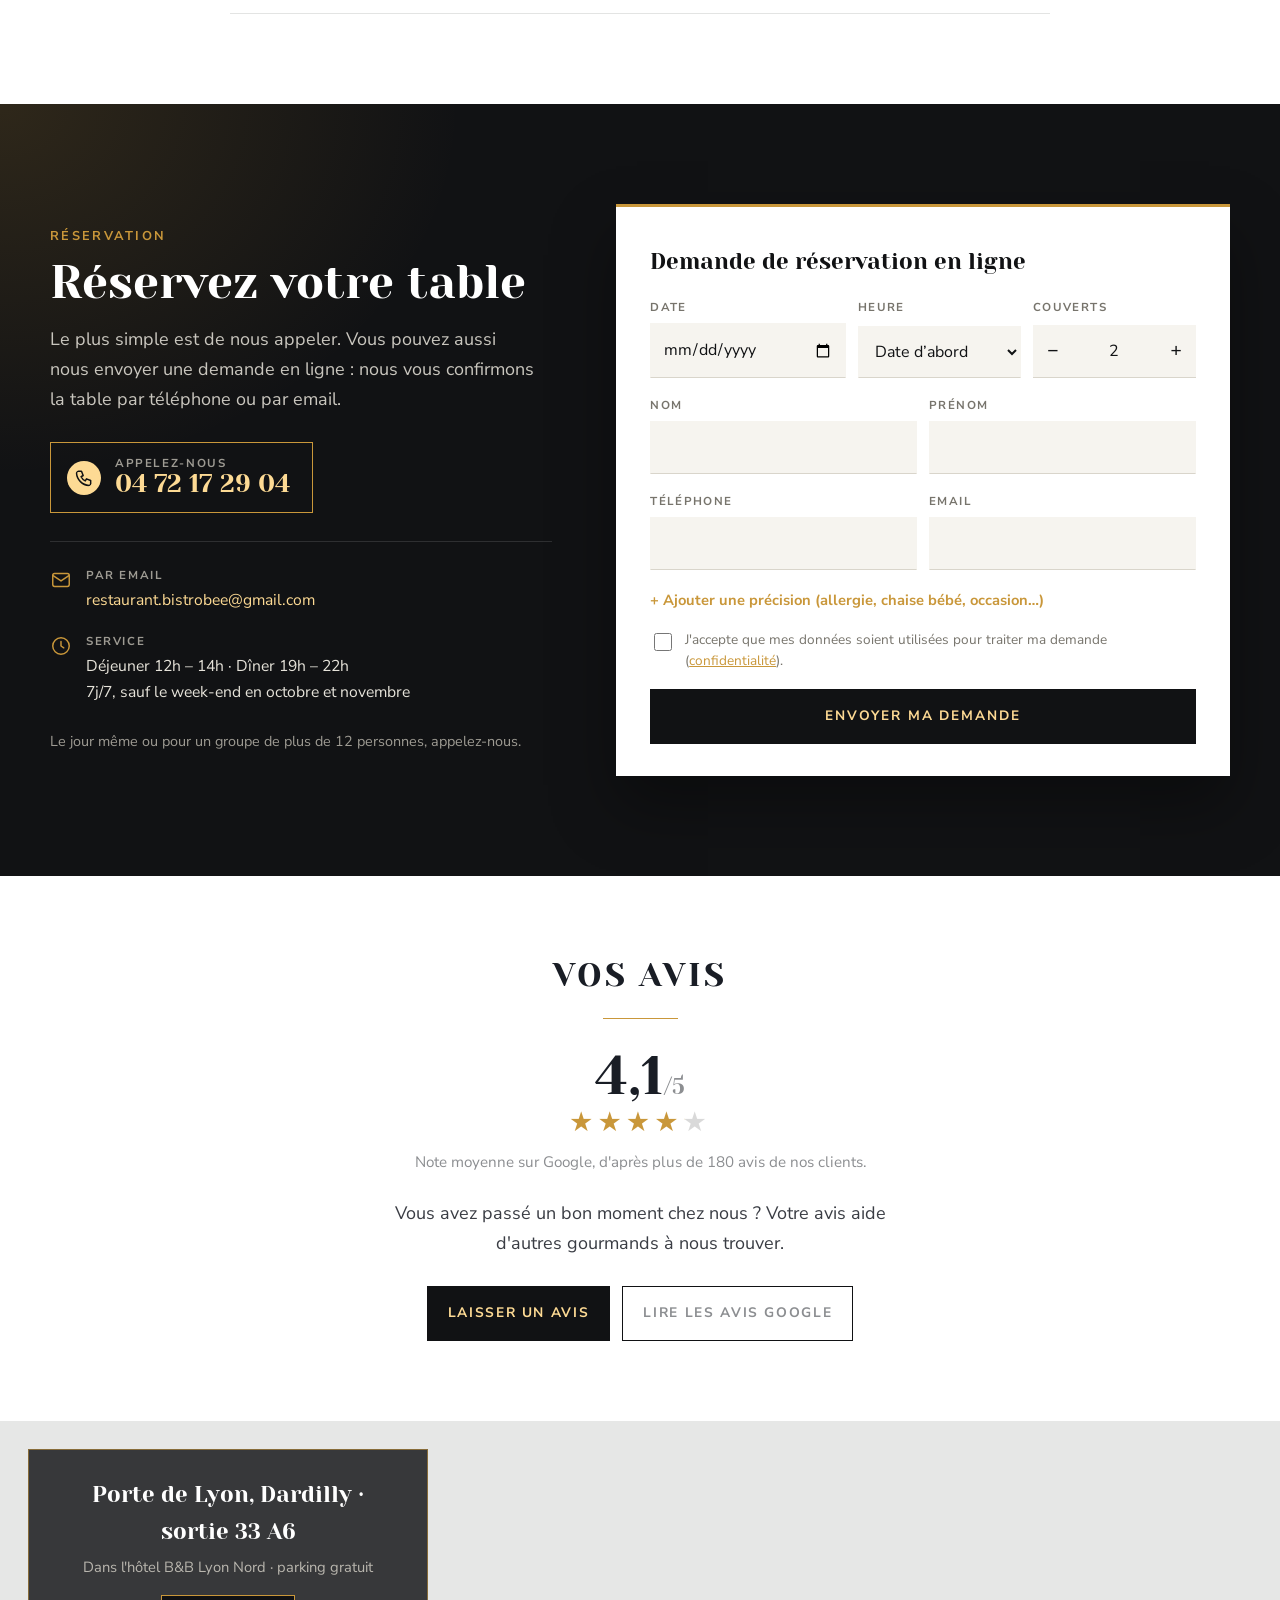
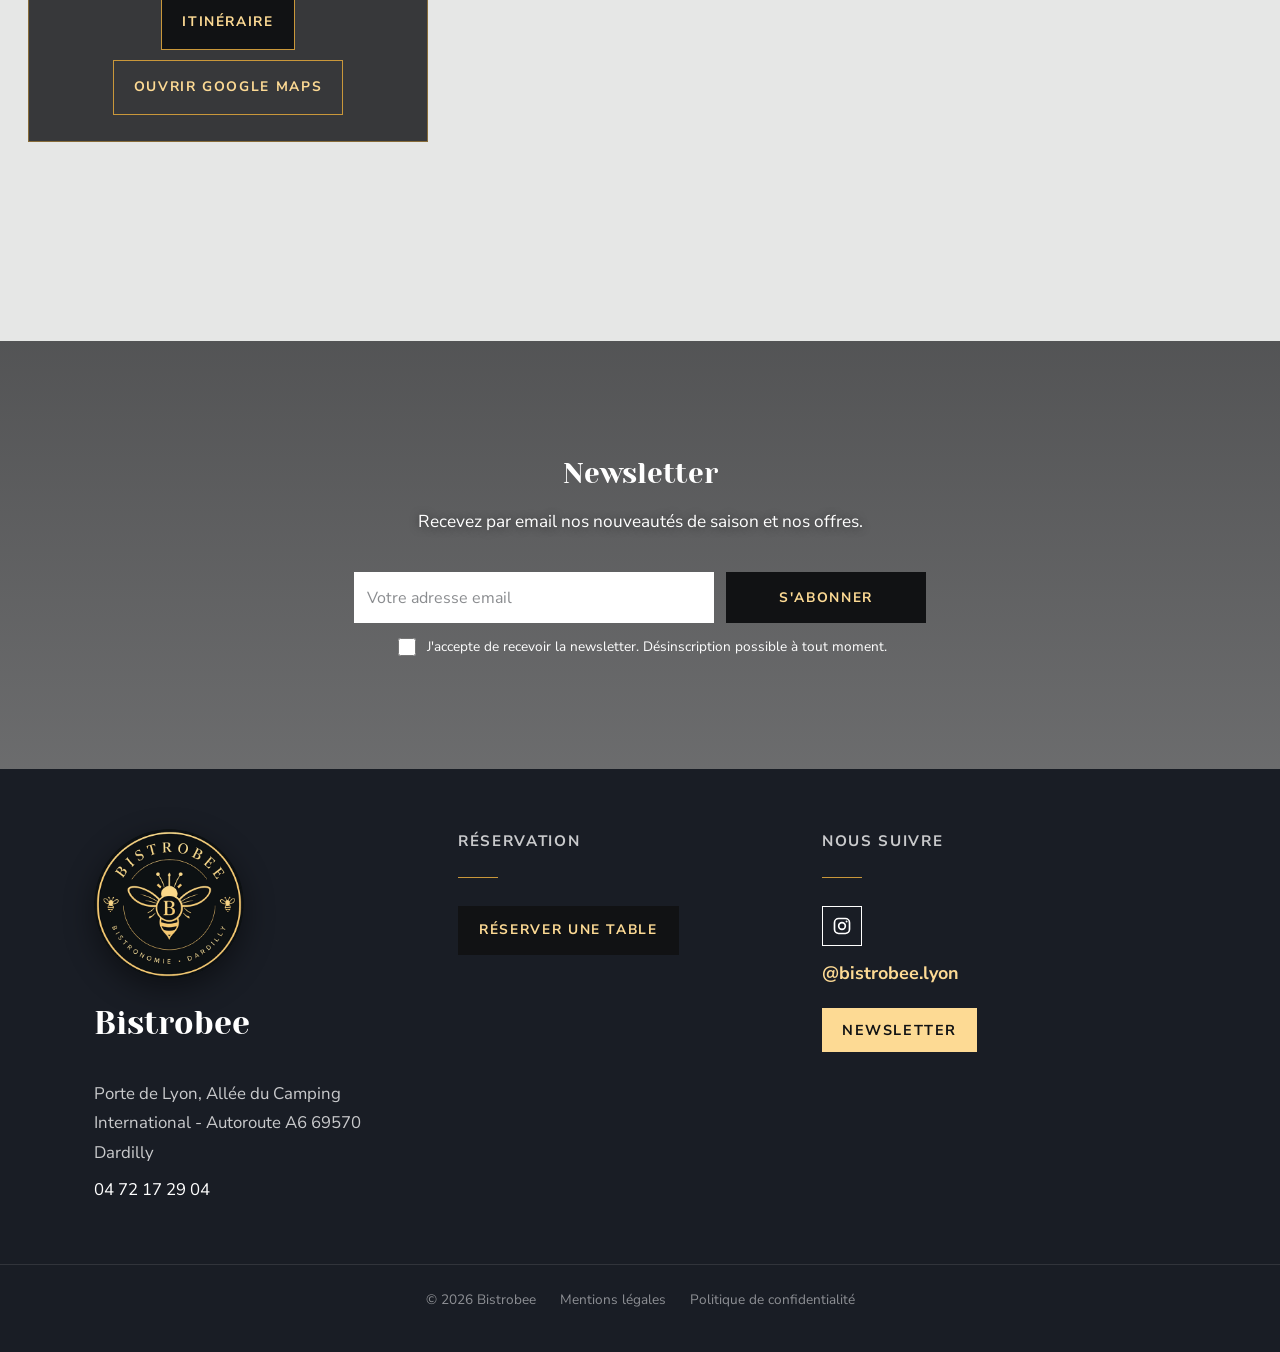
==== commit 8a703139: "SEO : FAQ + données structurées (FAQPage, ancien nom, équipements, zone), titre Porte de Lyon / Lyon" ====
--- a/index.html
+++ b/index.html
@@ -3,34 +3,35 @@
 <head>
 <meta charset="utf-8">
 <meta name="viewport" content="width=device-width, initial-scale=1, viewport-fit=cover">
-<title>Bistrobee · Restaurant bistronomique à Dardilly, terrasse sur jardin</title>
+<title>Bistrobee · Restaurant bistronomique à Dardilly, Porte de Lyon (Lyon Nord)</title>
 <meta name="description" content="Cuisine maison de saison et grande terrasse sur jardin, aux portes de Lyon (A6, sortie 33). Déjeuner et dîner, parking gratuit, bornes Tesla. Réservez votre table en ligne.">
 <link rel="canonical" href="https://bistrobee.fr/">
 <link rel="alternate" hreflang="fr" href="https://bistrobee.fr/">
 <link rel="alternate" hreflang="en" href="https://bistrobee.fr/en/index.html">
 <link rel="alternate" hreflang="x-default" href="https://bistrobee.fr/">
 <meta property="og:type" content="website">
-<meta property="og:title" content="Bistrobee · Restaurant bistronomique à Dardilly, terrasse sur jardin">
+<meta property="og:title" content="Bistrobee · Restaurant bistronomique à Dardilly, Porte de Lyon (Lyon Nord)">
 <meta property="og:description" content="Cuisine maison de saison et grande terrasse sur jardin, aux portes de Lyon (A6, sortie 33). Déjeuner et dîner, parking gratuit, bornes Tesla. Réservez votre table en ligne.">
 <meta property="og:url" content="https://bistrobee.fr/">
 <meta property="og:image" content="https://bistrobee.fr/assets/hero.jpg">
 <meta property="og:locale" content="fr_FR">
 <meta name="theme-color" content="#111214">
-<link rel="icon" type="image/png" href="https://cdn.jsdelivr.net/gh/KOdin397/bistrobee-site@5a10555a925ec99c2071f75a7600abc88ad4c465/assets/bistrobee-icon-32.png" sizes="32x32">
-<link rel="icon" type="image/png" href="https://cdn.jsdelivr.net/gh/KOdin397/bistrobee-site@5a10555a925ec99c2071f75a7600abc88ad4c465/assets/bistrobee-icon-192.png" sizes="192x192">
+<link rel="icon" type="image/png" href="https://cdn.jsdelivr.net/gh/KOdin397/bistrobee-site@5c0949663229422bfdeb6f50bbeb03084b2a4b60/assets/bistrobee-icon-32.png" sizes="32x32">
+<link rel="icon" type="image/png" href="https://cdn.jsdelivr.net/gh/KOdin397/bistrobee-site@5c0949663229422bfdeb6f50bbeb03084b2a4b60/assets/bistrobee-icon-192.png" sizes="192x192">
 <link rel="shortcut icon" href="/assets/bistrobee-icon.ico">
-<link rel="apple-touch-icon" href="https://cdn.jsdelivr.net/gh/KOdin397/bistrobee-site@5a10555a925ec99c2071f75a7600abc88ad4c465/assets/bistrobee-apple-touch-icon.png">
+<link rel="apple-touch-icon" href="https://cdn.jsdelivr.net/gh/KOdin397/bistrobee-site@5c0949663229422bfdeb6f50bbeb03084b2a4b60/assets/bistrobee-apple-touch-icon.png">
 <link rel="preconnect" href="https://fonts.googleapis.com">
 <link rel="preconnect" href="https://fonts.gstatic.com" crossorigin>
 <link rel="stylesheet" href="https://fonts.googleapis.com/css2?family=Yeseva+One&family=Nunito+Sans:opsz,wght@6..12,300;6..12,400;6..12,600;6..12,700&display=swap">
-<link rel="stylesheet" href="assets/style.css?v=202610181704">
-<script type="application/ld+json">{"@context": "https://schema.org", "@type": "Restaurant", "name": "Bistrobee", "url": "https://bistrobee.fr/", "telephone": "+33472172904", "image": "https://bistrobee.fr/assets/hero.jpg", "logo": "https://bistrobee.fr/assets/bistrobee-icon-192.png", "servesCuisine": ["Cuisine de saison", "Bistronomique", "Fait maison"], "priceRange": "€€", "address": {"@type": "PostalAddress", "streetAddress": "Porte de Lyon, Allée du Camping International", "postalCode": "69570", "addressLocality": "Dardilly", "addressCountry": "FR"}, "geo": {"@type": "GeoCoordinates", "latitude": 45.8204651, "longitude": 4.7607888}, "openingHoursSpecification": [{"@type": "OpeningHoursSpecification", "dayOfWeek": "Monday", "opens": "12:00", "closes": "14:00"}, {"@type": "OpeningHoursSpecification", "dayOfWeek": "Monday", "opens": "19:00", "closes": "22:00"}, {"@type": "OpeningHoursSpecification", "dayOfWeek": "Tuesday", "opens": "12:00", "closes": "14:00"}, {"@type": "OpeningHoursSpecification", "dayOfWeek": "Tuesday", "opens": "19:00", "closes": "22:00"}, {"@type": "OpeningHoursSpecification", "dayOfWeek": "Wednesday", "opens": "12:00", "closes": "14:00"}, {"@type": "OpeningHoursSpecification", "dayOfWeek": "Wednesday", "opens": "19:00", "closes": "22:00"}, {"@type": "OpeningHoursSpecification", "dayOfWeek": "Thursday", "opens": "12:00", "closes": "14:00"}, {"@type": "OpeningHoursSpecification", "dayOfWeek": "Thursday", "opens": "19:00", "closes": "22:00"}, {"@type": "OpeningHoursSpecification", "dayOfWeek": "Friday", "opens": "12:00", "closes": "14:00"}, {"@type": "OpeningHoursSpecification", "dayOfWeek": "Friday", "opens": "19:00", "closes": "22:00"}, {"@type": "OpeningHoursSpecification", "dayOfWeek": ["Saturday", "Sunday"], "opens": "12:00", "closes": "14:00", "validFrom": "2026-12-01", "validThrough": "2027-09-30"}, {"@type": "OpeningHoursSpecification", "dayOfWeek": ["Saturday", "Sunday"], "opens": "19:00", "closes": "22:00", "validFrom": "2026-12-01", "validThrough": "2027-09-30"}], "acceptsReservations": true, "sameAs": ["https://www.instagram.com/bistrobee.lyon/"]}</script>
+<link rel="stylesheet" href="assets/style.css?v=202610271644">
+<script type="application/ld+json">{"@context": "https://schema.org", "@type": "Restaurant", "name": "Bistrobee", "url": "https://bistrobee.fr/", "telephone": "+33472172904", "image": "https://bistrobee.fr/assets/hero.jpg", "logo": "https://bistrobee.fr/assets/bistrobee-icon-192.png", "servesCuisine": ["Cuisine de saison", "Bistronomique", "Fait maison"], "priceRange": "€€", "address": {"@type": "PostalAddress", "streetAddress": "Porte de Lyon, Allée du Camping International", "postalCode": "69570", "addressLocality": "Dardilly", "addressCountry": "FR"}, "geo": {"@type": "GeoCoordinates", "latitude": 45.8204651, "longitude": 4.7607888}, "openingHoursSpecification": [{"@type": "OpeningHoursSpecification", "dayOfWeek": "Monday", "opens": "12:00", "closes": "14:00"}, {"@type": "OpeningHoursSpecification", "dayOfWeek": "Monday", "opens": "19:00", "closes": "22:00"}, {"@type": "OpeningHoursSpecification", "dayOfWeek": "Tuesday", "opens": "12:00", "closes": "14:00"}, {"@type": "OpeningHoursSpecification", "dayOfWeek": "Tuesday", "opens": "19:00", "closes": "22:00"}, {"@type": "OpeningHoursSpecification", "dayOfWeek": "Wednesday", "opens": "12:00", "closes": "14:00"}, {"@type": "OpeningHoursSpecification", "dayOfWeek": "Wednesday", "opens": "19:00", "closes": "22:00"}, {"@type": "OpeningHoursSpecification", "dayOfWeek": "Thursday", "opens": "12:00", "closes": "14:00"}, {"@type": "OpeningHoursSpecification", "dayOfWeek": "Thursday", "opens": "19:00", "closes": "22:00"}, {"@type": "OpeningHoursSpecification", "dayOfWeek": "Friday", "opens": "12:00", "closes": "14:00"}, {"@type": "OpeningHoursSpecification", "dayOfWeek": "Friday", "opens": "19:00", "closes": "22:00"}, {"@type": "OpeningHoursSpecification", "dayOfWeek": ["Saturday", "Sunday"], "opens": "12:00", "closes": "14:00", "validFrom": "2026-12-01", "validThrough": "2027-09-30"}, {"@type": "OpeningHoursSpecification", "dayOfWeek": ["Saturday", "Sunday"], "opens": "19:00", "closes": "22:00", "validFrom": "2026-12-01", "validThrough": "2027-09-30"}], "acceptsReservations": true, "sameAs": ["https://www.instagram.com/bistrobee.lyon/"], "alternateName": ["Jardin & Company", "Bistro Bee"], "description": "Restaurant bistronomique à Dardilly, Porte de Lyon (A6, sortie 33), au nord de Lyon : cuisine maison de saison, terrasse sur jardin, parking gratuit et 16 Superchargeurs Tesla. Anciennement Jardin & Company.", "hasMenu": "https://bistrobee.fr/carte.html", "paymentAccepted": "Carte bancaire, sans contact, Apple Pay, espèces, titres-restaurant", "areaServed": [{"@type": "City", "name": "Dardilly"}, {"@type": "City", "name": "Limonest"}, {"@type": "City", "name": "Champagne-au-Mont-d'Or"}, {"@type": "City", "name": "Écully"}, {"@type": "City", "name": "Lyon"}], "amenityFeature": [{"@type": "LocationFeatureSpecification", "name": "Terrasse", "value": true}, {"@type": "LocationFeatureSpecification", "name": "Parking gratuit", "value": true}, {"@type": "LocationFeatureSpecification", "name": "Bornes de recharge Superchargeur Tesla", "value": true}, {"@type": "LocationFeatureSpecification", "name": "Wifi", "value": true}, {"@type": "LocationFeatureSpecification", "name": "Climatisation", "value": true}, {"@type": "LocationFeatureSpecification", "name": "Accès PMR", "value": true}, {"@type": "LocationFeatureSpecification", "name": "Menu enfant", "value": true}, {"@type": "LocationFeatureSpecification", "name": "Salons privatisables", "value": true}]}</script>
+<script type="application/ld+json">{"@context": "https://schema.org", "@type": "FAQPage", "mainEntity": [{"@type": "Question", "name": "Où se trouve le restaurant Bistrobee ?", "acceptedAnswer": {"@type": "Answer", "text": "À Dardilly, Porte de Lyon, juste à la sortie 33 de l'A6 au nord de Lyon, dans l'hôtel B&B Lyon Nord. Le parking est gratuit."}}, {"@type": "Question", "name": "Quels sont les horaires ?", "acceptedAnswer": {"@type": "Answer", "text": "Déjeuner de 12 h à 14 h et dîner de 19 h à 22 h, du lundi au vendredi toute l'année. Le samedi et le dimanche aussi, sauf en octobre et novembre."}}, {"@type": "Question", "name": "Comment réserver une table ?", "acceptedAnswer": {"@type": "Answer", "text": "En ligne avec le formulaire de réservation du site, ou par téléphone au 04 72 17 29 04."}}, {"@type": "Question", "name": "Peut-on recharger sa voiture électrique ?", "acceptedAnswer": {"@type": "Answer", "text": "Oui, 16 bornes Superchargeur Tesla sont sur le parking du restaurant : le temps d'un déjeuner suffit pour recharger."}}, {"@type": "Question", "name": "Le restaurant accueille-t-il les enfants ?", "acceptedAnswer": {"@type": "Answer", "text": "Oui : menu enfant à 10 €, terrasse sur le jardin et parc avec jeux."}}, {"@type": "Question", "name": "Peut-on organiser un repas de groupe ou un séminaire ?", "acceptedAnswer": {"@type": "Answer", "text": "Oui, le restaurant se privatise et dispose de petits salons avec wifi pour les réunions et repas d'affaires."}}, {"@type": "Question", "name": "Bistrobee, c'est l'ancien Jardin & Company ?", "acceptedAnswer": {"@type": "Answer", "text": "Oui. Le restaurant Jardin & Company est devenu Bistrobee : même adresse, avec une nouvelle carte bistronomique de produits frais et de saison."}}]}</script>
 </head>
 <body>
 <a class="skip" href="#contenu">Aller au contenu</a>
 <header class="site-header">
   <div class="wrap">
-    <a class="logo" href="index.html" aria-label="Accueil Bistrobee"><img src="https://cdn.jsdelivr.net/gh/KOdin397/bistrobee-site@5a10555a925ec99c2071f75a7600abc88ad4c465/assets/logo-bistrobee-small.png" alt="Logo Bistrobee" width="64" height="64"></a>
+    <a class="logo" href="index.html" aria-label="Accueil Bistrobee"><img src="https://cdn.jsdelivr.net/gh/KOdin397/bistrobee-site@5c0949663229422bfdeb6f50bbeb03084b2a4b60/assets/logo-bistrobee-small.png" alt="Logo Bistrobee" width="64" height="64"></a>
     <nav class="nav" id="nav" aria-label="Navigation principale">
       <ul>
         <li><a href="index.html" aria-current="page">Accueil</a></li>
@@ -55,7 +56,7 @@
 <div class="hero" id="accueil">
   <div class="hero-bg" aria-hidden="true"></div>
   <div class="in">
-    <img class="hero-logo" src="https://cdn.jsdelivr.net/gh/KOdin397/bistrobee-site@5a10555a925ec99c2071f75a7600abc88ad4c465/assets/logo-bistrobee.png" alt="Logo Bistrobee" width="220" height="220">
+    <img class="hero-logo" src="https://cdn.jsdelivr.net/gh/KOdin397/bistrobee-site@5c0949663229422bfdeb6f50bbeb03084b2a4b60/assets/logo-bistrobee.png" alt="Logo Bistrobee" width="220" height="220">
     <p class="kicker">Restaurant Bistronomique • Dardilly</p>
     <h1>Bistrobee</h1>
   </div>
@@ -64,8 +65,8 @@
 <section class="intro">
   <div class="wrap">
     <figure class="chef-frame">
-      <img src="https://cdn.jsdelivr.net/gh/KOdin397/bistrobee-site@5a10555a925ec99c2071f75a7600abc88ad4c465/assets/cheffe.jpg" alt="En cuisine chez Bistrobee, une poêle flambée aux fourneaux" width="1400" height="788" loading="lazy">
-      <img class="chef-badge" src="https://cdn.jsdelivr.net/gh/KOdin397/bistrobee-site@5a10555a925ec99c2071f75a7600abc88ad4c465/assets/logo-bistrobee-small.png" alt="" width="96" height="96" aria-hidden="true">
+      <img src="https://cdn.jsdelivr.net/gh/KOdin397/bistrobee-site@5c0949663229422bfdeb6f50bbeb03084b2a4b60/assets/cheffe.jpg" alt="En cuisine chez Bistrobee, une poêle flambée aux fourneaux" width="1400" height="788" loading="lazy">
+      <img class="chef-badge" src="https://cdn.jsdelivr.net/gh/KOdin397/bistrobee-site@5c0949663229422bfdeb6f50bbeb03084b2a4b60/assets/logo-bistrobee-small.png" alt="" width="96" height="96" aria-hidden="true">
     </figure>
     <div class="story">
       <h2>Bistrobee | Dardilly</h2>
@@ -88,11 +89,11 @@
       <button class="tab" type="button" role="tab" id="t-boissons" aria-controls="p-boissons" aria-selected="false" tabindex="-1">Carte des boissons</button>
     </div>
     <div id="p-carte" role="tabpanel" aria-labelledby="t-carte">
-      <div class="drink-pages a4" data-all="https://cdn.jsdelivr.net/gh/KOdin397/bistrobee-site@5a10555a925ec99c2071f75a7600abc88ad4c465/assets/carte-1.jpg,https://cdn.jsdelivr.net/gh/KOdin397/bistrobee-site@5a10555a925ec99c2071f75a7600abc88ad4c465/assets/carte-3.jpg,https://cdn.jsdelivr.net/gh/KOdin397/bistrobee-site@5a10555a925ec99c2071f75a7600abc88ad4c465/assets/carte-5.jpg" data-alts="La carte : entrées locales et de saison, plats|Les fromages et les desserts|À partager et menu enfants"><a class="drink-page" href="https://cdn.jsdelivr.net/gh/KOdin397/bistrobee-site@5a10555a925ec99c2071f75a7600abc88ad4c465/assets/carte-1.jpg" data-src="https://cdn.jsdelivr.net/gh/KOdin397/bistrobee-site@5a10555a925ec99c2071f75a7600abc88ad4c465/assets/carte-1.jpg"><img src="https://cdn.jsdelivr.net/gh/KOdin397/bistrobee-site@5a10555a925ec99c2071f75a7600abc88ad4c465/assets/carte-1.jpg" alt="La carte : entrées locales et de saison, plats" width="1000" height="1415" style="aspect-ratio:1000/1415" loading="lazy" decoding="async"></a><a class="drink-page" href="https://cdn.jsdelivr.net/gh/KOdin397/bistrobee-site@5a10555a925ec99c2071f75a7600abc88ad4c465/assets/carte-3.jpg" data-src="https://cdn.jsdelivr.net/gh/KOdin397/bistrobee-site@5a10555a925ec99c2071f75a7600abc88ad4c465/assets/carte-3.jpg"><img src="https://cdn.jsdelivr.net/gh/KOdin397/bistrobee-site@5a10555a925ec99c2071f75a7600abc88ad4c465/assets/carte-3.jpg" alt="Les fromages et les desserts" width="1000" height="1415" style="aspect-ratio:1000/1415" loading="lazy" decoding="async"></a></div><p class="center doc-actions"><button class="btn btn-olive doc-open" type="button">Voir la carte en grand</button><a class="pdf-dl" href="https://cdn.jsdelivr.net/gh/KOdin397/bistrobee-site@5a10555a925ec99c2071f75a7600abc88ad4c465/assets/la-carte.pdf" download>Télécharger le PDF</a></p>
+      <div class="drink-pages a4" data-all="https://cdn.jsdelivr.net/gh/KOdin397/bistrobee-site@5c0949663229422bfdeb6f50bbeb03084b2a4b60/assets/carte-1.jpg,https://cdn.jsdelivr.net/gh/KOdin397/bistrobee-site@5c0949663229422bfdeb6f50bbeb03084b2a4b60/assets/carte-3.jpg,https://cdn.jsdelivr.net/gh/KOdin397/bistrobee-site@5c0949663229422bfdeb6f50bbeb03084b2a4b60/assets/carte-5.jpg" data-alts="La carte : entrées locales et de saison, plats|Les fromages et les desserts|À partager et menu enfants"><a class="drink-page" href="https://cdn.jsdelivr.net/gh/KOdin397/bistrobee-site@5c0949663229422bfdeb6f50bbeb03084b2a4b60/assets/carte-1.jpg" data-src="https://cdn.jsdelivr.net/gh/KOdin397/bistrobee-site@5c0949663229422bfdeb6f50bbeb03084b2a4b60/assets/carte-1.jpg"><img src="https://cdn.jsdelivr.net/gh/KOdin397/bistrobee-site@5c0949663229422bfdeb6f50bbeb03084b2a4b60/assets/carte-1.jpg" alt="La carte : entrées locales et de saison, plats" width="1000" height="1415" style="aspect-ratio:1000/1415" loading="lazy" decoding="async"></a><a class="drink-page" href="https://cdn.jsdelivr.net/gh/KOdin397/bistrobee-site@5c0949663229422bfdeb6f50bbeb03084b2a4b60/assets/carte-3.jpg" data-src="https://cdn.jsdelivr.net/gh/KOdin397/bistrobee-site@5c0949663229422bfdeb6f50bbeb03084b2a4b60/assets/carte-3.jpg"><img src="https://cdn.jsdelivr.net/gh/KOdin397/bistrobee-site@5c0949663229422bfdeb6f50bbeb03084b2a4b60/assets/carte-3.jpg" alt="Les fromages et les desserts" width="1000" height="1415" style="aspect-ratio:1000/1415" loading="lazy" decoding="async"></a></div><p class="center doc-actions"><button class="btn btn-olive doc-open" type="button">Voir la carte en grand</button><a class="pdf-dl" href="https://cdn.jsdelivr.net/gh/KOdin397/bistrobee-site@5c0949663229422bfdeb6f50bbeb03084b2a4b60/assets/la-carte.pdf" download>Télécharger le PDF</a></p>
     </div>
     <div id="p-jour" role="tabpanel" aria-labelledby="t-jour" hidden><div class="jour" data-jour-sheet="https://docs.google.com/spreadsheets/d/1m_XYXlBTySyC6B6a1P-IMEeVxSd01Oary9zTgWhZQqY/gviz/tq?tqx=out:csv&amp;gid=0"><div class="jour-live" hidden></div><div class="soon jour-fallback"><p class="soon-k">Selon les arrivages</p><h3>Menu du jour</h3><p>Chaque jour, la cuisine compose un menu au fil des arrivages de saison. Il est affiché à l'ardoise du restaurant.</p><p>Pour le connaître, appelez-nous ou passez nous voir.</p></div></div></div>
-    <div id="p-vins" role="tabpanel" aria-labelledby="t-vins" hidden><div class="drink-pages" data-all="https://cdn.jsdelivr.net/gh/KOdin397/bistrobee-site@5a10555a925ec99c2071f75a7600abc88ad4c465/assets/vins-1.jpg,https://cdn.jsdelivr.net/gh/KOdin397/bistrobee-site@5a10555a925ec99c2071f75a7600abc88ad4c465/assets/vins-2.jpg,https://cdn.jsdelivr.net/gh/KOdin397/bistrobee-site@5a10555a925ec99c2071f75a7600abc88ad4c465/assets/vins-3.jpg,https://cdn.jsdelivr.net/gh/KOdin397/bistrobee-site@5a10555a925ec99c2071f75a7600abc88ad4c465/assets/vins-4.jpg,https://cdn.jsdelivr.net/gh/KOdin397/bistrobee-site@5a10555a925ec99c2071f75a7600abc88ad4c465/assets/vins-5.jpg,https://cdn.jsdelivr.net/gh/KOdin397/bistrobee-site@5a10555a925ec99c2071f75a7600abc88ad4c465/assets/vins-6.jpg" data-alts="Carte des vins : au verre et en demi-bouteille|Vins rosés, bulles et champagnes|Vins rouges : Bourgogne, Loire, Côte de Nuits, Beaujolais|Vins rouges : vallée du Rhône, Languedoc, Provence|Vins blancs : Bourgogne, Loire, Côte de Beaune|Vins blancs : Mâconnais, Rhône, Provence, Sud-Ouest"><a class="drink-page" href="https://cdn.jsdelivr.net/gh/KOdin397/bistrobee-site@5a10555a925ec99c2071f75a7600abc88ad4c465/assets/vins-1.jpg" data-src="https://cdn.jsdelivr.net/gh/KOdin397/bistrobee-site@5a10555a925ec99c2071f75a7600abc88ad4c465/assets/vins-1.jpg"><img src="https://cdn.jsdelivr.net/gh/KOdin397/bistrobee-site@5a10555a925ec99c2071f75a7600abc88ad4c465/assets/vins-1.jpg" alt="Carte des vins : au verre et en demi-bouteille" width="875" height="1240" style="aspect-ratio:875/1240" loading="lazy" decoding="async"></a><a class="drink-page" href="https://cdn.jsdelivr.net/gh/KOdin397/bistrobee-site@5a10555a925ec99c2071f75a7600abc88ad4c465/assets/vins-3.jpg" data-src="https://cdn.jsdelivr.net/gh/KOdin397/bistrobee-site@5a10555a925ec99c2071f75a7600abc88ad4c465/assets/vins-3.jpg"><img src="https://cdn.jsdelivr.net/gh/KOdin397/bistrobee-site@5a10555a925ec99c2071f75a7600abc88ad4c465/assets/vins-3.jpg" alt="Vins rouges : Bourgogne, Loire, Côte de Nuits, Beaujolais" width="875" height="1240" style="aspect-ratio:875/1240" loading="lazy" decoding="async"></a></div><p class="center doc-actions"><button class="btn btn-olive doc-open" type="button">Voir la carte en grand</button><a class="pdf-dl" href="https://cdn.jsdelivr.net/gh/KOdin397/bistrobee-site@5a10555a925ec99c2071f75a7600abc88ad4c465/assets/carte-des-vins.pdf" download>Télécharger le PDF</a></p></div>
-    <div id="p-boissons" role="tabpanel" aria-labelledby="t-boissons" hidden><div class="drink-pages" data-all="https://cdn.jsdelivr.net/gh/KOdin397/bistrobee-site@5a10555a925ec99c2071f75a7600abc88ad4c465/assets/boissons-1.jpg,https://cdn.jsdelivr.net/gh/KOdin397/bistrobee-site@5a10555a925ec99c2071f75a7600abc88ad4c465/assets/boissons-2.jpg,https://cdn.jsdelivr.net/gh/KOdin397/bistrobee-site@5a10555a925ec99c2071f75a7600abc88ad4c465/assets/boissons-3.jpg,https://cdn.jsdelivr.net/gh/KOdin397/bistrobee-site@5a10555a925ec99c2071f75a7600abc88ad4c465/assets/boissons-4.jpg,https://cdn.jsdelivr.net/gh/KOdin397/bistrobee-site@5a10555a925ec99c2071f75a7600abc88ad4c465/assets/boissons-5.jpg,https://cdn.jsdelivr.net/gh/KOdin397/bistrobee-site@5a10555a925ec99c2071f75a7600abc88ad4c465/assets/boissons-6.jpg" data-alts="Carte des boissons : jus de fruits, sodas et eaux|Les bières : pression, bouteille et sans alcool|Les apéritifs et les sirops|Les digestifs et les whiskies|Les liqueurs|Les gins, les vodkas et les rhums"><a class="drink-page" href="https://cdn.jsdelivr.net/gh/KOdin397/bistrobee-site@5a10555a925ec99c2071f75a7600abc88ad4c465/assets/boissons-1.jpg" data-src="https://cdn.jsdelivr.net/gh/KOdin397/bistrobee-site@5a10555a925ec99c2071f75a7600abc88ad4c465/assets/boissons-1.jpg"><img src="https://cdn.jsdelivr.net/gh/KOdin397/bistrobee-site@5a10555a925ec99c2071f75a7600abc88ad4c465/assets/boissons-1.jpg" alt="Carte des boissons : jus de fruits, sodas et eaux" width="875" height="1240" style="aspect-ratio:875/1240" loading="lazy" decoding="async"></a><a class="drink-page" href="https://cdn.jsdelivr.net/gh/KOdin397/bistrobee-site@5a10555a925ec99c2071f75a7600abc88ad4c465/assets/boissons-2.jpg" data-src="https://cdn.jsdelivr.net/gh/KOdin397/bistrobee-site@5a10555a925ec99c2071f75a7600abc88ad4c465/assets/boissons-2.jpg"><img src="https://cdn.jsdelivr.net/gh/KOdin397/bistrobee-site@5a10555a925ec99c2071f75a7600abc88ad4c465/assets/boissons-2.jpg" alt="Les bières : pression, bouteille et sans alcool" width="875" height="1240" style="aspect-ratio:875/1240" loading="lazy" decoding="async"></a></div><p class="center doc-actions"><button class="btn btn-olive doc-open" type="button">Voir la carte en grand</button><a class="pdf-dl" href="https://cdn.jsdelivr.net/gh/KOdin397/bistrobee-site@5a10555a925ec99c2071f75a7600abc88ad4c465/assets/carte-des-boissons.pdf" download>Télécharger le PDF</a></p></div>
+    <div id="p-vins" role="tabpanel" aria-labelledby="t-vins" hidden><div class="drink-pages" data-all="https://cdn.jsdelivr.net/gh/KOdin397/bistrobee-site@5c0949663229422bfdeb6f50bbeb03084b2a4b60/assets/vins-1.jpg,https://cdn.jsdelivr.net/gh/KOdin397/bistrobee-site@5c0949663229422bfdeb6f50bbeb03084b2a4b60/assets/vins-2.jpg,https://cdn.jsdelivr.net/gh/KOdin397/bistrobee-site@5c0949663229422bfdeb6f50bbeb03084b2a4b60/assets/vins-3.jpg,https://cdn.jsdelivr.net/gh/KOdin397/bistrobee-site@5c0949663229422bfdeb6f50bbeb03084b2a4b60/assets/vins-4.jpg,https://cdn.jsdelivr.net/gh/KOdin397/bistrobee-site@5c0949663229422bfdeb6f50bbeb03084b2a4b60/assets/vins-5.jpg,https://cdn.jsdelivr.net/gh/KOdin397/bistrobee-site@5c0949663229422bfdeb6f50bbeb03084b2a4b60/assets/vins-6.jpg" data-alts="Carte des vins : au verre et en demi-bouteille|Vins rosés, bulles et champagnes|Vins rouges : Bourgogne, Loire, Côte de Nuits, Beaujolais|Vins rouges : vallée du Rhône, Languedoc, Provence|Vins blancs : Bourgogne, Loire, Côte de Beaune|Vins blancs : Mâconnais, Rhône, Provence, Sud-Ouest"><a class="drink-page" href="https://cdn.jsdelivr.net/gh/KOdin397/bistrobee-site@5c0949663229422bfdeb6f50bbeb03084b2a4b60/assets/vins-1.jpg" data-src="https://cdn.jsdelivr.net/gh/KOdin397/bistrobee-site@5c0949663229422bfdeb6f50bbeb03084b2a4b60/assets/vins-1.jpg"><img src="https://cdn.jsdelivr.net/gh/KOdin397/bistrobee-site@5c0949663229422bfdeb6f50bbeb03084b2a4b60/assets/vins-1.jpg" alt="Carte des vins : au verre et en demi-bouteille" width="875" height="1240" style="aspect-ratio:875/1240" loading="lazy" decoding="async"></a><a class="drink-page" href="https://cdn.jsdelivr.net/gh/KOdin397/bistrobee-site@5c0949663229422bfdeb6f50bbeb03084b2a4b60/assets/vins-3.jpg" data-src="https://cdn.jsdelivr.net/gh/KOdin397/bistrobee-site@5c0949663229422bfdeb6f50bbeb03084b2a4b60/assets/vins-3.jpg"><img src="https://cdn.jsdelivr.net/gh/KOdin397/bistrobee-site@5c0949663229422bfdeb6f50bbeb03084b2a4b60/assets/vins-3.jpg" alt="Vins rouges : Bourgogne, Loire, Côte de Nuits, Beaujolais" width="875" height="1240" style="aspect-ratio:875/1240" loading="lazy" decoding="async"></a></div><p class="center doc-actions"><button class="btn btn-olive doc-open" type="button">Voir la carte en grand</button><a class="pdf-dl" href="https://cdn.jsdelivr.net/gh/KOdin397/bistrobee-site@5c0949663229422bfdeb6f50bbeb03084b2a4b60/assets/carte-des-vins.pdf" download>Télécharger le PDF</a></p></div>
+    <div id="p-boissons" role="tabpanel" aria-labelledby="t-boissons" hidden><div class="drink-pages" data-all="https://cdn.jsdelivr.net/gh/KOdin397/bistrobee-site@5c0949663229422bfdeb6f50bbeb03084b2a4b60/assets/boissons-1.jpg,https://cdn.jsdelivr.net/gh/KOdin397/bistrobee-site@5c0949663229422bfdeb6f50bbeb03084b2a4b60/assets/boissons-2.jpg,https://cdn.jsdelivr.net/gh/KOdin397/bistrobee-site@5c0949663229422bfdeb6f50bbeb03084b2a4b60/assets/boissons-3.jpg,https://cdn.jsdelivr.net/gh/KOdin397/bistrobee-site@5c0949663229422bfdeb6f50bbeb03084b2a4b60/assets/boissons-4.jpg,https://cdn.jsdelivr.net/gh/KOdin397/bistrobee-site@5c0949663229422bfdeb6f50bbeb03084b2a4b60/assets/boissons-5.jpg,https://cdn.jsdelivr.net/gh/KOdin397/bistrobee-site@5c0949663229422bfdeb6f50bbeb03084b2a4b60/assets/boissons-6.jpg" data-alts="Carte des boissons : jus de fruits, sodas et eaux|Les bières : pression, bouteille et sans alcool|Les apéritifs et les sirops|Les digestifs et les whiskies|Les liqueurs|Les gins, les vodkas et les rhums"><a class="drink-page" href="https://cdn.jsdelivr.net/gh/KOdin397/bistrobee-site@5c0949663229422bfdeb6f50bbeb03084b2a4b60/assets/boissons-1.jpg" data-src="https://cdn.jsdelivr.net/gh/KOdin397/bistrobee-site@5c0949663229422bfdeb6f50bbeb03084b2a4b60/assets/boissons-1.jpg"><img src="https://cdn.jsdelivr.net/gh/KOdin397/bistrobee-site@5c0949663229422bfdeb6f50bbeb03084b2a4b60/assets/boissons-1.jpg" alt="Carte des boissons : jus de fruits, sodas et eaux" width="875" height="1240" style="aspect-ratio:875/1240" loading="lazy" decoding="async"></a><a class="drink-page" href="https://cdn.jsdelivr.net/gh/KOdin397/bistrobee-site@5c0949663229422bfdeb6f50bbeb03084b2a4b60/assets/boissons-2.jpg" data-src="https://cdn.jsdelivr.net/gh/KOdin397/bistrobee-site@5c0949663229422bfdeb6f50bbeb03084b2a4b60/assets/boissons-2.jpg"><img src="https://cdn.jsdelivr.net/gh/KOdin397/bistrobee-site@5c0949663229422bfdeb6f50bbeb03084b2a4b60/assets/boissons-2.jpg" alt="Les bières : pression, bouteille et sans alcool" width="875" height="1240" style="aspect-ratio:875/1240" loading="lazy" decoding="async"></a></div><p class="center doc-actions"><button class="btn btn-olive doc-open" type="button">Voir la carte en grand</button><a class="pdf-dl" href="https://cdn.jsdelivr.net/gh/KOdin397/bistrobee-site@5c0949663229422bfdeb6f50bbeb03084b2a4b60/assets/carte-des-boissons.pdf" download>Télécharger le PDF</a></p></div>
     <p class="center"><a class="btn btn-olive" href="carte.html">Voir la carte complète</a></p>
   </div>
 </section>
@@ -129,6 +130,7 @@
   </div>
 </section>
 
+<section class="faq" id="questions" aria-labelledby="faq-t"><div class="wrap faq-wrap"><h2 class="title" id="faq-t">Questions fréquentes</h2><span class="bar"></span><p class="faq-sub">Bistrobee, anciennement Jardin &amp; Company, à Dardilly · Porte de Lyon</p><div class="faq-list"><details class="faq-item"><summary>Où se trouve le restaurant Bistrobee ?<svg class="chev" viewBox="0 0 12 12" aria-hidden="true"><path d="M2 4l4 4 4-4" fill="none" stroke="#C9973A" stroke-width="1.8"/></svg></summary><p>À Dardilly, Porte de Lyon, juste à la sortie 33 de l&#x27;A6 au nord de Lyon, dans l&#x27;hôtel B&amp;B Lyon Nord. Le parking est gratuit.</p></details><details class="faq-item"><summary>Quels sont les horaires ?<svg class="chev" viewBox="0 0 12 12" aria-hidden="true"><path d="M2 4l4 4 4-4" fill="none" stroke="#C9973A" stroke-width="1.8"/></svg></summary><p>Déjeuner de 12 h à 14 h et dîner de 19 h à 22 h, du lundi au vendredi toute l&#x27;année. Le samedi et le dimanche aussi, sauf en octobre et novembre.</p></details><details class="faq-item"><summary>Comment réserver une table ?<svg class="chev" viewBox="0 0 12 12" aria-hidden="true"><path d="M2 4l4 4 4-4" fill="none" stroke="#C9973A" stroke-width="1.8"/></svg></summary><p>En ligne avec le formulaire de réservation du site, ou par téléphone au 04 72 17 29 04.</p></details><details class="faq-item"><summary>Peut-on recharger sa voiture électrique ?<svg class="chev" viewBox="0 0 12 12" aria-hidden="true"><path d="M2 4l4 4 4-4" fill="none" stroke="#C9973A" stroke-width="1.8"/></svg></summary><p>Oui, 16 bornes Superchargeur Tesla sont sur le parking du restaurant : le temps d&#x27;un déjeuner suffit pour recharger.</p></details><details class="faq-item"><summary>Le restaurant accueille-t-il les enfants ?<svg class="chev" viewBox="0 0 12 12" aria-hidden="true"><path d="M2 4l4 4 4-4" fill="none" stroke="#C9973A" stroke-width="1.8"/></svg></summary><p>Oui : menu enfant à 10 €, terrasse sur le jardin et parc avec jeux.</p></details><details class="faq-item"><summary>Peut-on organiser un repas de groupe ou un séminaire ?<svg class="chev" viewBox="0 0 12 12" aria-hidden="true"><path d="M2 4l4 4 4-4" fill="none" stroke="#C9973A" stroke-width="1.8"/></svg></summary><p>Oui, le restaurant se privatise et dispose de petits salons avec wifi pour les réunions et repas d&#x27;affaires.</p></details><details class="faq-item"><summary>Bistrobee, c&#x27;est l&#x27;ancien Jardin &amp; Company ?<svg class="chev" viewBox="0 0 12 12" aria-hidden="true"><path d="M2 4l4 4 4-4" fill="none" stroke="#C9973A" stroke-width="1.8"/></svg></summary><p>Oui. Le restaurant Jardin &amp; Company est devenu Bistrobee : même adresse, avec une nouvelle carte bistronomique de produits frais et de saison.</p></details></div></div></section>
 <section class="resa" id="reserver" aria-labelledby="resa-t">
   <div class="resa-wrap">
     <div class="resa-intro">
@@ -216,7 +218,7 @@
 <footer class="site-footer">
   <div class="foot">
     <div>
-      <img class="foot-logo" src="https://cdn.jsdelivr.net/gh/KOdin397/bistrobee-site@5a10555a925ec99c2071f75a7600abc88ad4c465/assets/logo-bistrobee.png" alt="Logo Bistrobee" width="160" height="160" loading="lazy">
+      <img class="foot-logo" src="https://cdn.jsdelivr.net/gh/KOdin397/bistrobee-site@5c0949663229422bfdeb6f50bbeb03084b2a4b60/assets/logo-bistrobee.png" alt="Logo Bistrobee" width="160" height="160" loading="lazy">
       <p class="name">Bistrobee</p>
       <address>
         <a href="https://www.google.com/maps/dir/?api=1&amp;destination=45.8204651,4.7607888" target="_blank" rel="noopener">Porte de Lyon, Allée du Camping International - Autoroute A6 69570 Dardilly</a>
@@ -249,6 +251,6 @@
   <a class="mbar-a mbar-main" href="#reserver"><svg viewBox="0 0 24 24" aria-hidden="true"><path d="M7 2v2H5a2 2 0 0 0-2 2v14a2 2 0 0 0 2 2h14a2 2 0 0 0 2-2V6a2 2 0 0 0-2-2h-2V2h-2v2H9V2zm-2 8h14v10H5z"/></svg><span>Réserver</span></a>
   <a class="mbar-a" href="https://www.google.com/maps/dir/?api=1&amp;destination=45.8204651,4.7607888" target="_blank" rel="noopener"><svg viewBox="0 0 24 24" aria-hidden="true"><path d="M12 2a7 7 0 0 0-7 7c0 5 7 13 7 13s7-8 7-13a7 7 0 0 0-7-7zm0 9.5A2.5 2.5 0 1 1 12 6.5a2.5 2.5 0 0 1 0 5z"/></svg><span>Itinéraire</span></a>
 </nav>
-<script src="assets/site.js?v=202610181704"></script>
+<script src="assets/site.js?v=202610271644"></script>
 </body>
 </html>
--- a/assets/style.css
+++ b/assets/style.css
@@ -643,3 +643,15 @@
 .jour-live .jour-note{text-align:center;color:var(--muted);margin:0 0 22px}
 .jour-live .menu-cat{font-family:var(--f-title);font-weight:400;text-transform:uppercase;letter-spacing:.08em;font-size:1.05rem;text-align:center;margin:26px 0 14px;color:var(--ink)}
 .jour-live .cards{grid-template-columns:1fr}
+/* FAQ */
+.faq{padding-block:90px;background:var(--white,#fff)}
+.faq-wrap{max-width:860px}
+.faq-sub{text-align:center;color:var(--muted);margin:18px 0 34px}
+.faq-list{border-top:1px solid var(--line)}
+.faq-item{border-bottom:1px solid var(--line)}
+.faq-item>summary{cursor:pointer;list-style:none;padding:20px 4px;font-weight:700;color:var(--ink);display:flex;justify-content:space-between;align-items:center;gap:16px}
+.faq-item>summary::-webkit-details-marker{display:none}
+.faq-item>summary .chev{width:12px;height:12px;flex-shrink:0;transition:transform .2s}
+.faq-item[open]>summary .chev{transform:rotate(180deg)}
+.faq-item>p{margin:0 4px 22px;color:var(--muted);line-height:1.6}
+@media (max-width:520px){.faq{padding-block:60px}}
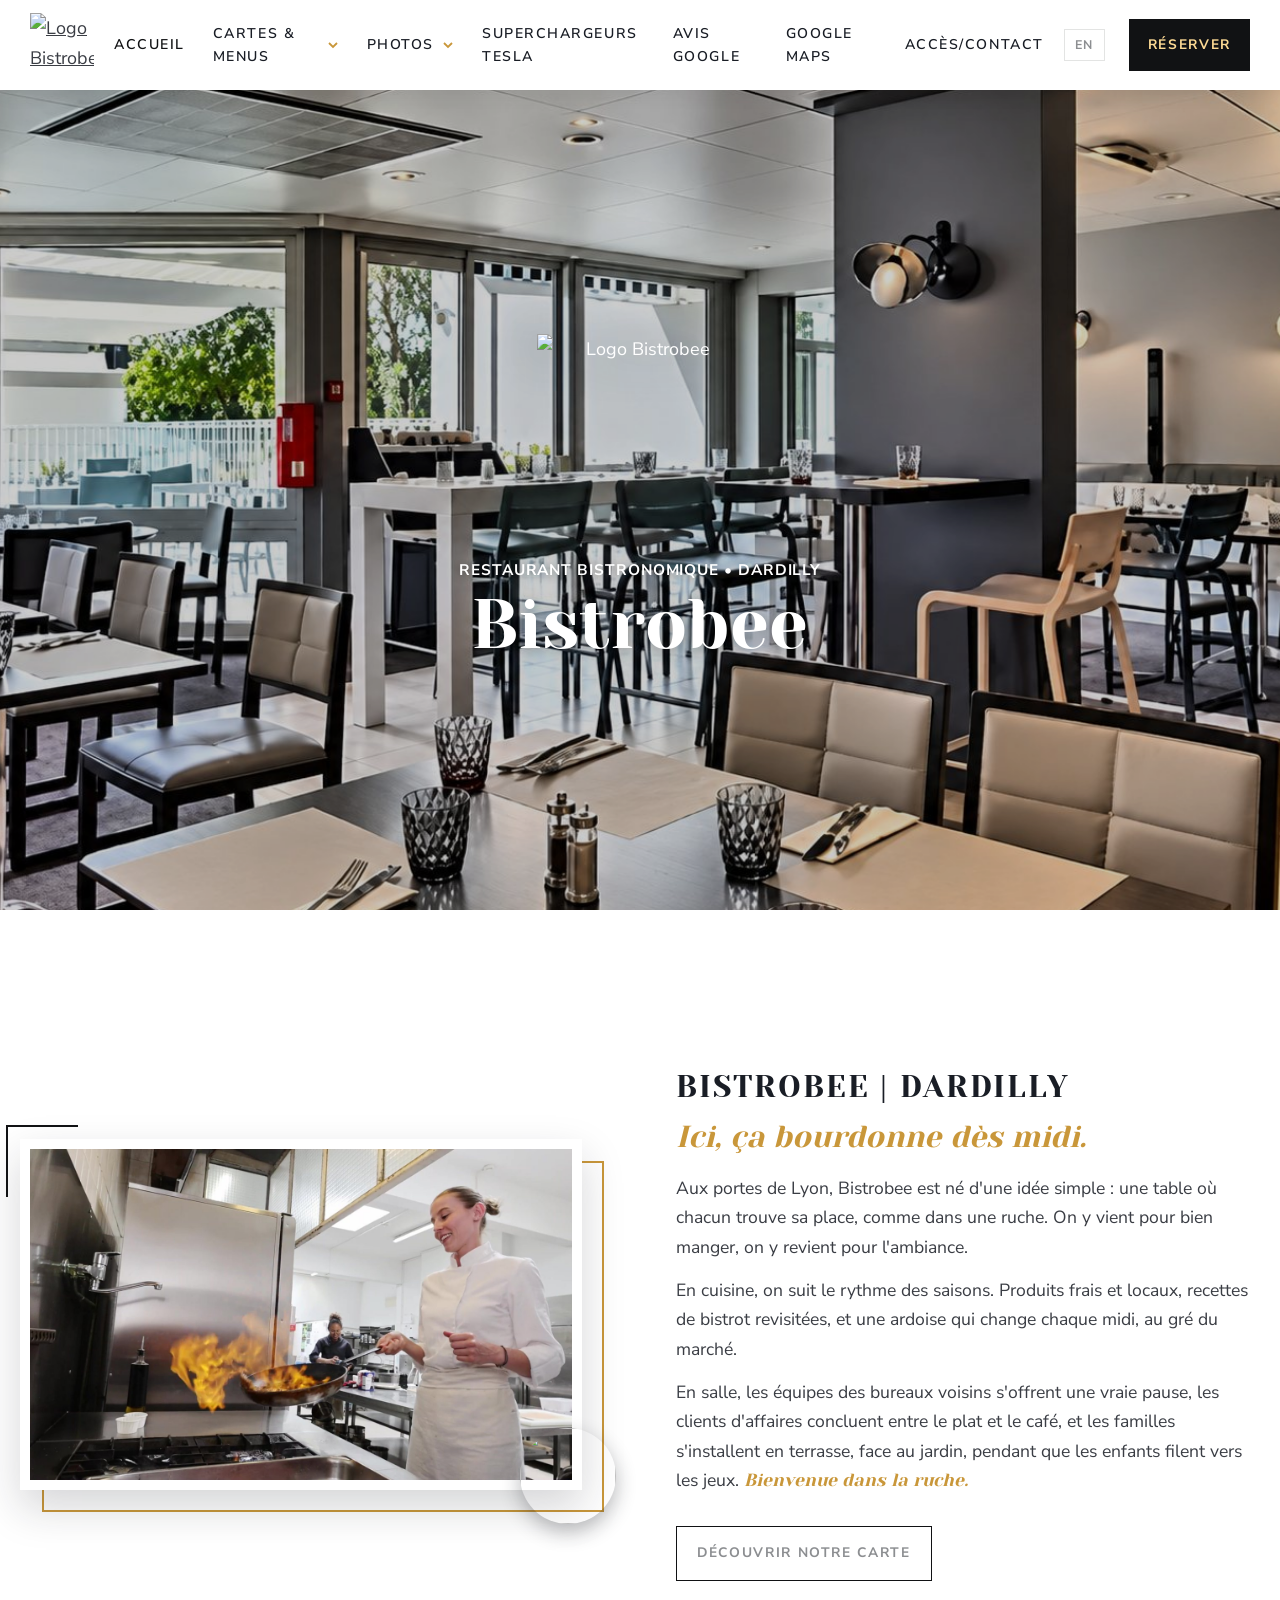
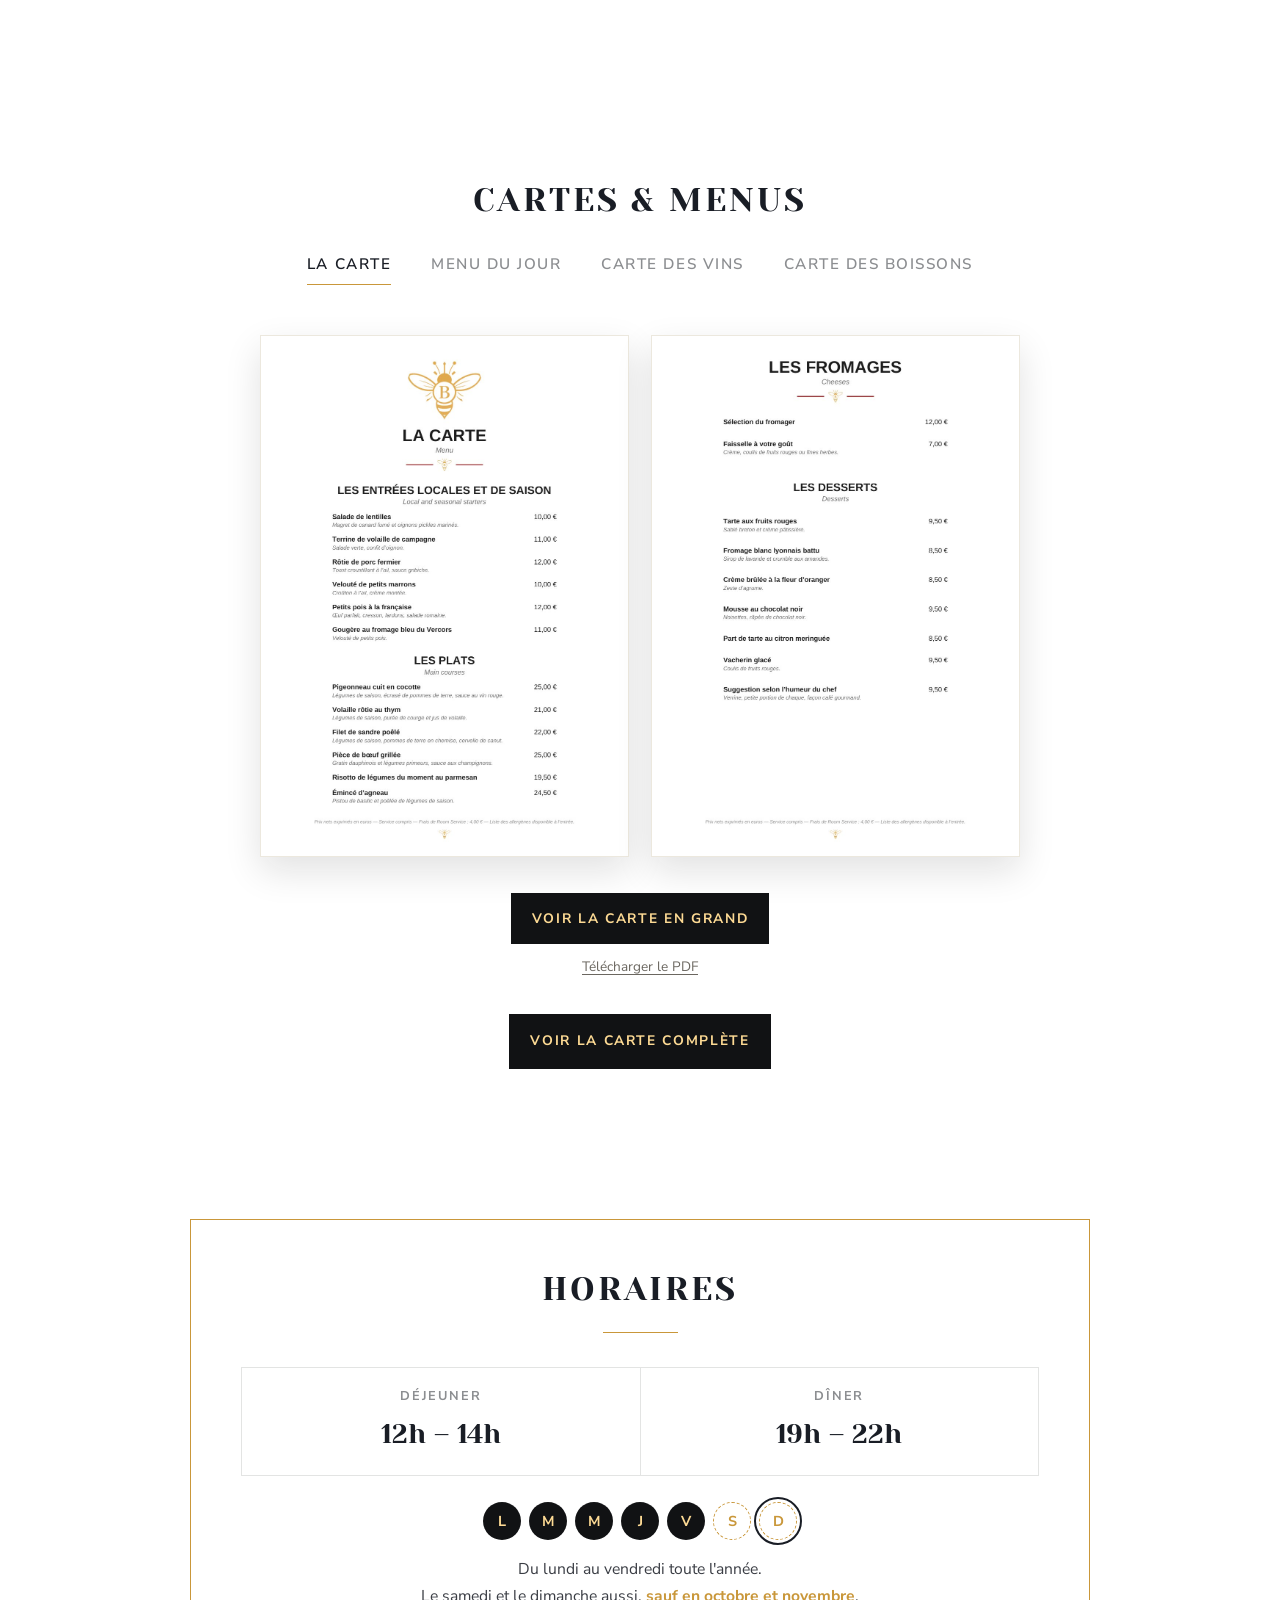
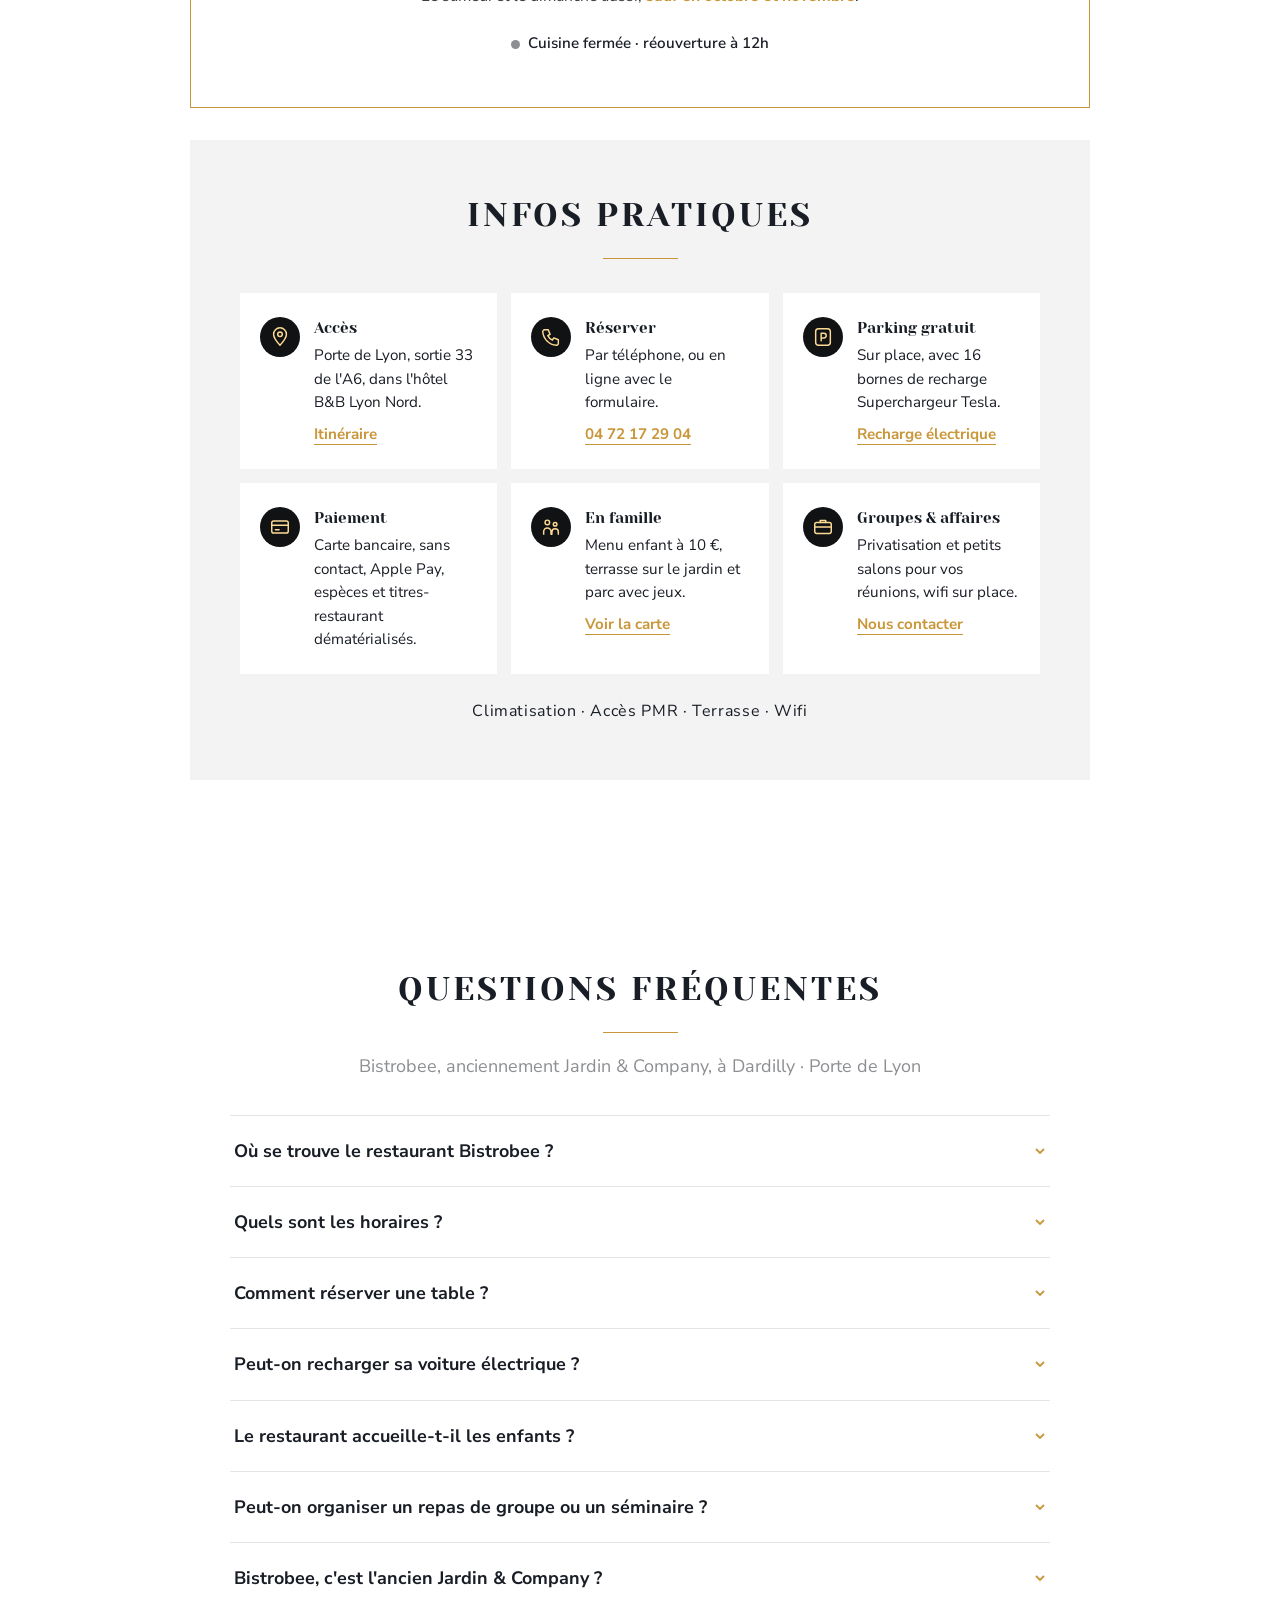
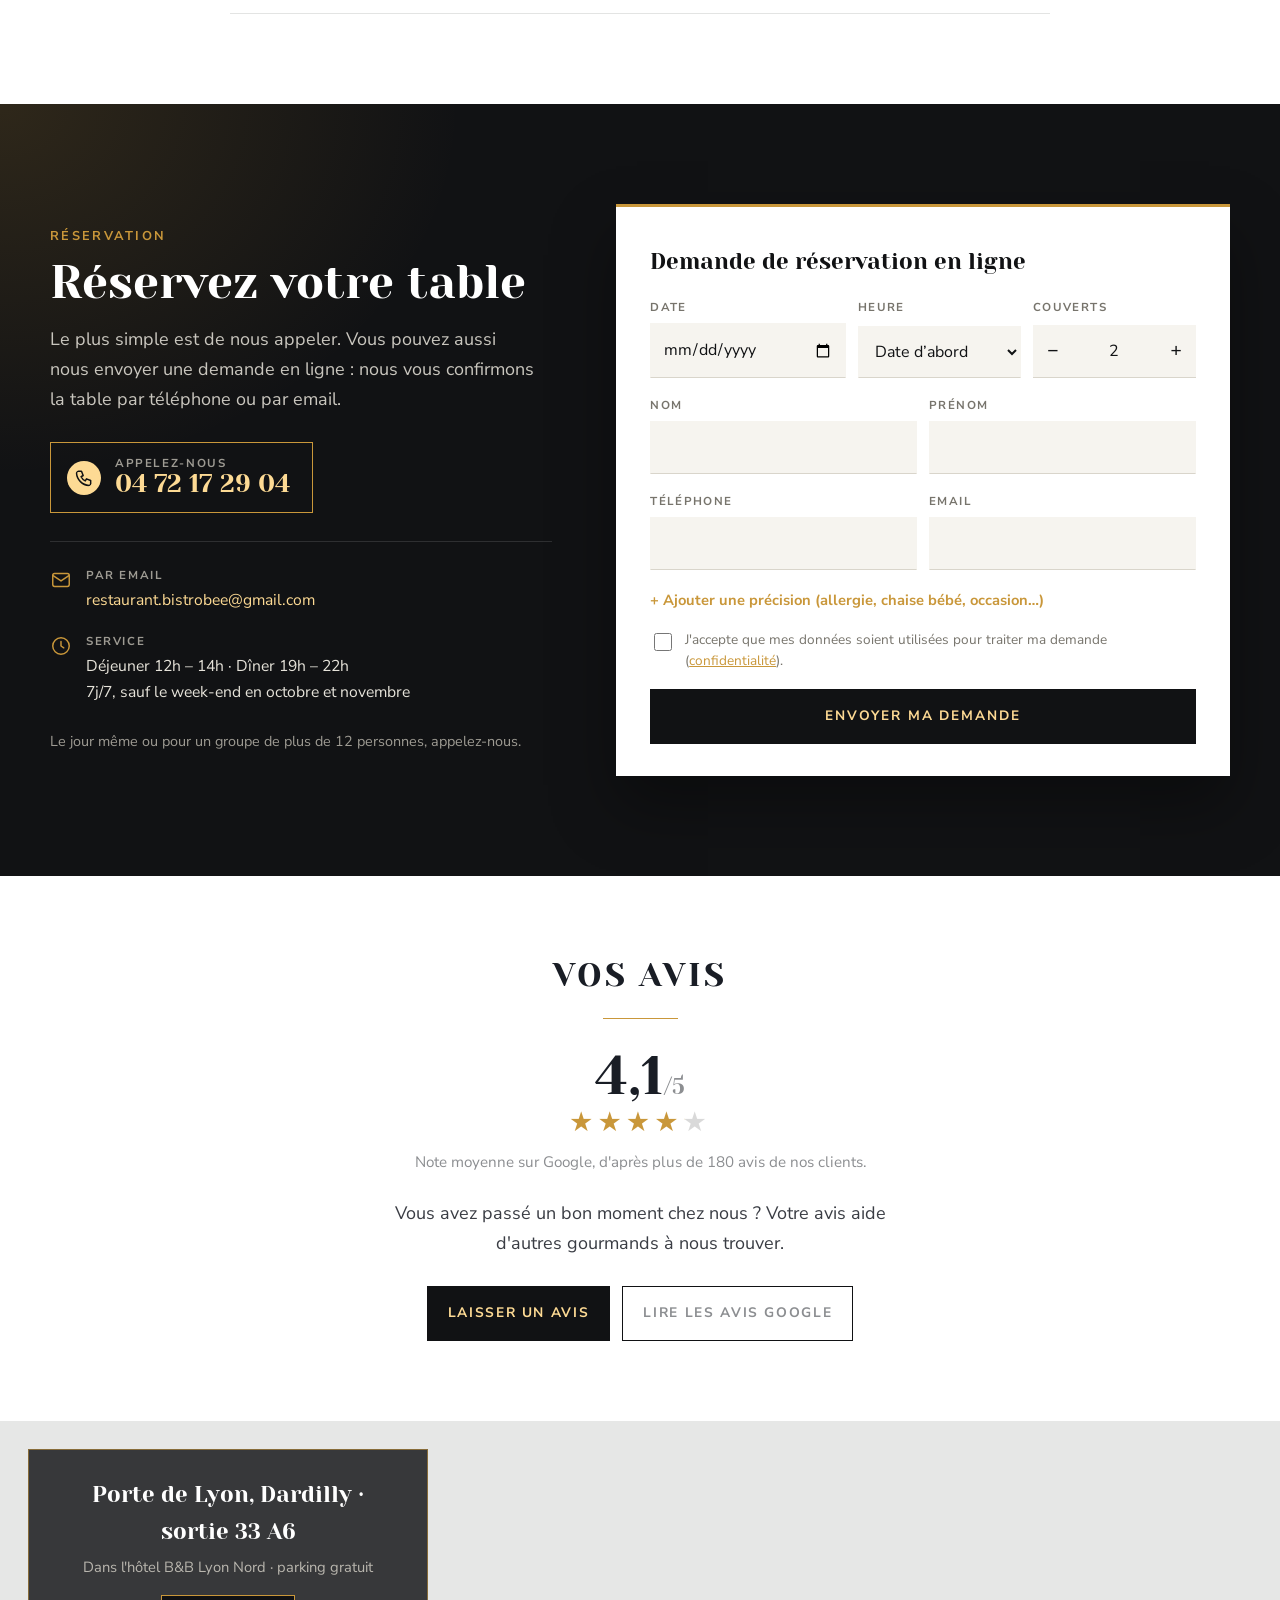
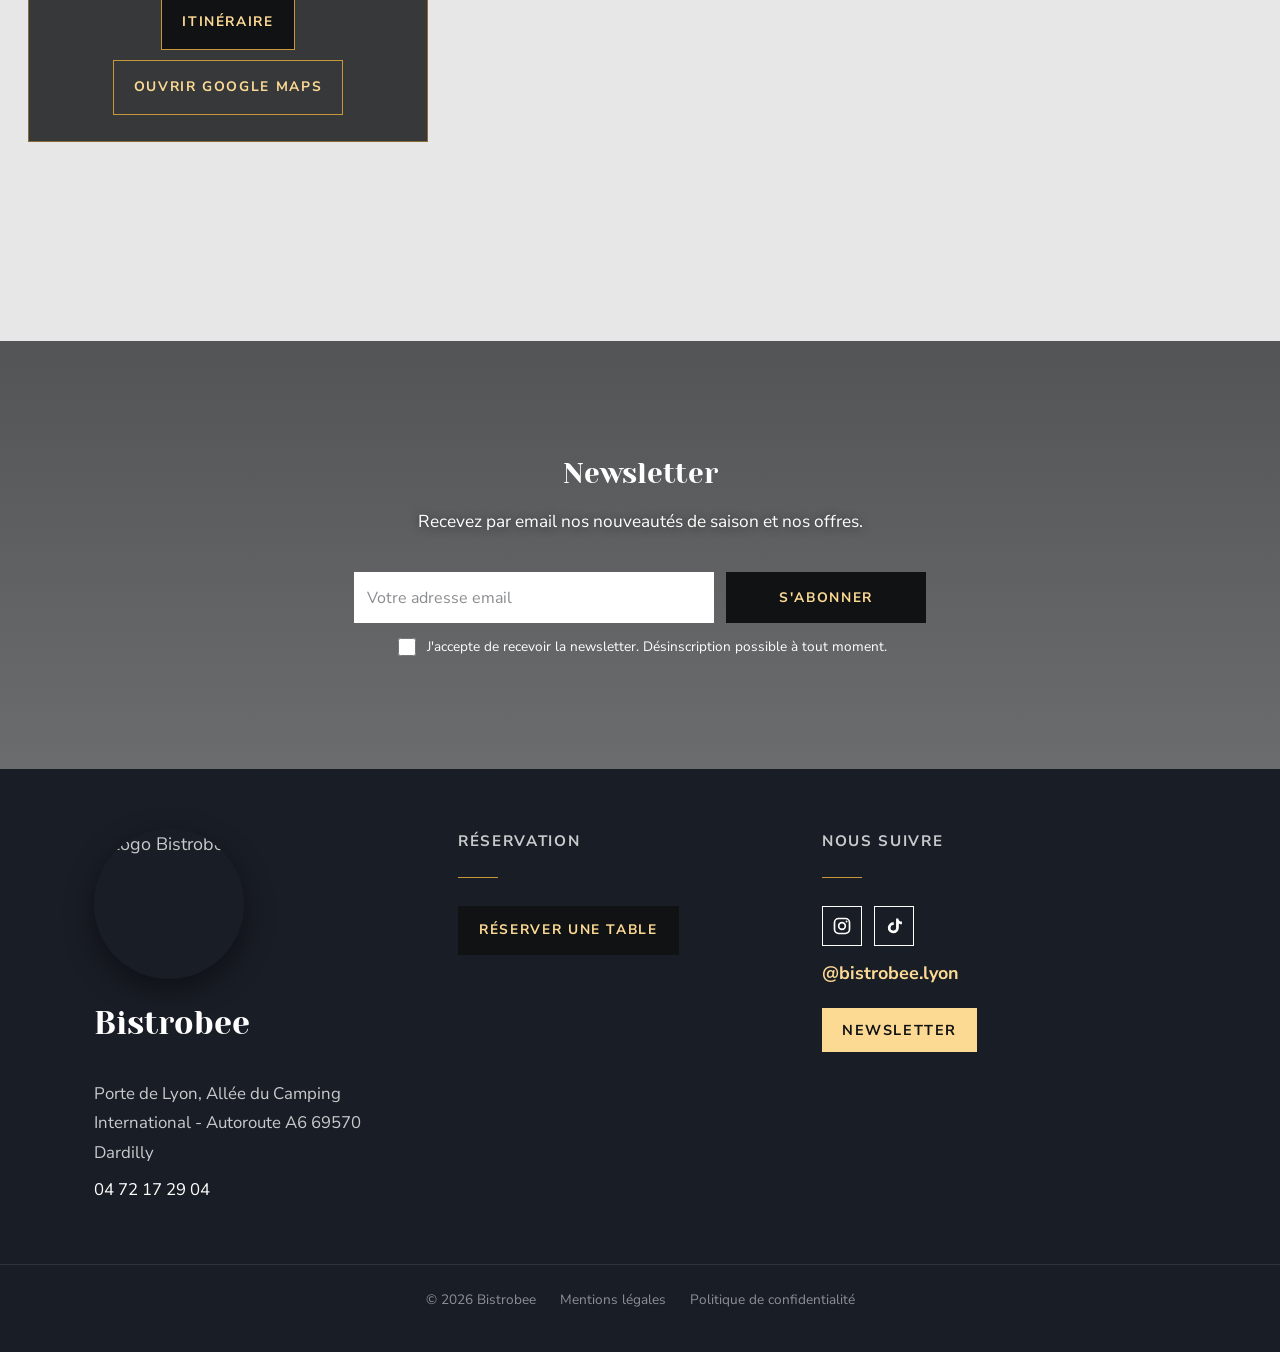
==== commit 5b629489: "Ajout du compte TikTok @bistrobee.restaurant (pied de page FR/EN + sameAs) Co-Authored-By: Claude Op" ====
--- a/index.html
+++ b/index.html
@@ -16,22 +16,22 @@
 <meta property="og:image" content="https://bistrobee.fr/assets/hero.jpg">
 <meta property="og:locale" content="fr_FR">
 <meta name="theme-color" content="#111214">
-<link rel="icon" type="image/png" href="https://cdn.jsdelivr.net/gh/KOdin397/bistrobee-site@5c0949663229422bfdeb6f50bbeb03084b2a4b60/assets/bistrobee-icon-32.png" sizes="32x32">
-<link rel="icon" type="image/png" href="https://cdn.jsdelivr.net/gh/KOdin397/bistrobee-site@5c0949663229422bfdeb6f50bbeb03084b2a4b60/assets/bistrobee-icon-192.png" sizes="192x192">
+<link rel="icon" type="image/png" href="https://cdn.jsdelivr.net/gh/KOdin397/bistrobee-site@8a703139f263c49d77ca6482187369318fb1cd37/assets/bistrobee-icon-32.png" sizes="32x32">
+<link rel="icon" type="image/png" href="https://cdn.jsdelivr.net/gh/KOdin397/bistrobee-site@8a703139f263c49d77ca6482187369318fb1cd37/assets/bistrobee-icon-192.png" sizes="192x192">
 <link rel="shortcut icon" href="/assets/bistrobee-icon.ico">
-<link rel="apple-touch-icon" href="https://cdn.jsdelivr.net/gh/KOdin397/bistrobee-site@5c0949663229422bfdeb6f50bbeb03084b2a4b60/assets/bistrobee-apple-touch-icon.png">
+<link rel="apple-touch-icon" href="https://cdn.jsdelivr.net/gh/KOdin397/bistrobee-site@8a703139f263c49d77ca6482187369318fb1cd37/assets/bistrobee-apple-touch-icon.png">
 <link rel="preconnect" href="https://fonts.googleapis.com">
 <link rel="preconnect" href="https://fonts.gstatic.com" crossorigin>
 <link rel="stylesheet" href="https://fonts.googleapis.com/css2?family=Yeseva+One&family=Nunito+Sans:opsz,wght@6..12,300;6..12,400;6..12,600;6..12,700&display=swap">
-<link rel="stylesheet" href="assets/style.css?v=202610271644">
-<script type="application/ld+json">{"@context": "https://schema.org", "@type": "Restaurant", "name": "Bistrobee", "url": "https://bistrobee.fr/", "telephone": "+33472172904", "image": "https://bistrobee.fr/assets/hero.jpg", "logo": "https://bistrobee.fr/assets/bistrobee-icon-192.png", "servesCuisine": ["Cuisine de saison", "Bistronomique", "Fait maison"], "priceRange": "€€", "address": {"@type": "PostalAddress", "streetAddress": "Porte de Lyon, Allée du Camping International", "postalCode": "69570", "addressLocality": "Dardilly", "addressCountry": "FR"}, "geo": {"@type": "GeoCoordinates", "latitude": 45.8204651, "longitude": 4.7607888}, "openingHoursSpecification": [{"@type": "OpeningHoursSpecification", "dayOfWeek": "Monday", "opens": "12:00", "closes": "14:00"}, {"@type": "OpeningHoursSpecification", "dayOfWeek": "Monday", "opens": "19:00", "closes": "22:00"}, {"@type": "OpeningHoursSpecification", "dayOfWeek": "Tuesday", "opens": "12:00", "closes": "14:00"}, {"@type": "OpeningHoursSpecification", "dayOfWeek": "Tuesday", "opens": "19:00", "closes": "22:00"}, {"@type": "OpeningHoursSpecification", "dayOfWeek": "Wednesday", "opens": "12:00", "closes": "14:00"}, {"@type": "OpeningHoursSpecification", "dayOfWeek": "Wednesday", "opens": "19:00", "closes": "22:00"}, {"@type": "OpeningHoursSpecification", "dayOfWeek": "Thursday", "opens": "12:00", "closes": "14:00"}, {"@type": "OpeningHoursSpecification", "dayOfWeek": "Thursday", "opens": "19:00", "closes": "22:00"}, {"@type": "OpeningHoursSpecification", "dayOfWeek": "Friday", "opens": "12:00", "closes": "14:00"}, {"@type": "OpeningHoursSpecification", "dayOfWeek": "Friday", "opens": "19:00", "closes": "22:00"}, {"@type": "OpeningHoursSpecification", "dayOfWeek": ["Saturday", "Sunday"], "opens": "12:00", "closes": "14:00", "validFrom": "2026-12-01", "validThrough": "2027-09-30"}, {"@type": "OpeningHoursSpecification", "dayOfWeek": ["Saturday", "Sunday"], "opens": "19:00", "closes": "22:00", "validFrom": "2026-12-01", "validThrough": "2027-09-30"}], "acceptsReservations": true, "sameAs": ["https://www.instagram.com/bistrobee.lyon/"], "alternateName": ["Jardin & Company", "Bistro Bee"], "description": "Restaurant bistronomique à Dardilly, Porte de Lyon (A6, sortie 33), au nord de Lyon : cuisine maison de saison, terrasse sur jardin, parking gratuit et 16 Superchargeurs Tesla. Anciennement Jardin & Company.", "hasMenu": "https://bistrobee.fr/carte.html", "paymentAccepted": "Carte bancaire, sans contact, Apple Pay, espèces, titres-restaurant", "areaServed": [{"@type": "City", "name": "Dardilly"}, {"@type": "City", "name": "Limonest"}, {"@type": "City", "name": "Champagne-au-Mont-d'Or"}, {"@type": "City", "name": "Écully"}, {"@type": "City", "name": "Lyon"}], "amenityFeature": [{"@type": "LocationFeatureSpecification", "name": "Terrasse", "value": true}, {"@type": "LocationFeatureSpecification", "name": "Parking gratuit", "value": true}, {"@type": "LocationFeatureSpecification", "name": "Bornes de recharge Superchargeur Tesla", "value": true}, {"@type": "LocationFeatureSpecification", "name": "Wifi", "value": true}, {"@type": "LocationFeatureSpecification", "name": "Climatisation", "value": true}, {"@type": "LocationFeatureSpecification", "name": "Accès PMR", "value": true}, {"@type": "LocationFeatureSpecification", "name": "Menu enfant", "value": true}, {"@type": "LocationFeatureSpecification", "name": "Salons privatisables", "value": true}]}</script>
+<link rel="stylesheet" href="assets/style.css?v=202610271721">
+<script type="application/ld+json">{"@context": "https://schema.org", "@type": "Restaurant", "name": "Bistrobee", "url": "https://bistrobee.fr/", "telephone": "+33472172904", "image": "https://bistrobee.fr/assets/hero.jpg", "logo": "https://bistrobee.fr/assets/bistrobee-icon-192.png", "servesCuisine": ["Cuisine de saison", "Bistronomique", "Fait maison"], "priceRange": "€€", "address": {"@type": "PostalAddress", "streetAddress": "Porte de Lyon, Allée du Camping International", "postalCode": "69570", "addressLocality": "Dardilly", "addressCountry": "FR"}, "geo": {"@type": "GeoCoordinates", "latitude": 45.8204651, "longitude": 4.7607888}, "openingHoursSpecification": [{"@type": "OpeningHoursSpecification", "dayOfWeek": "Monday", "opens": "12:00", "closes": "14:00"}, {"@type": "OpeningHoursSpecification", "dayOfWeek": "Monday", "opens": "19:00", "closes": "22:00"}, {"@type": "OpeningHoursSpecification", "dayOfWeek": "Tuesday", "opens": "12:00", "closes": "14:00"}, {"@type": "OpeningHoursSpecification", "dayOfWeek": "Tuesday", "opens": "19:00", "closes": "22:00"}, {"@type": "OpeningHoursSpecification", "dayOfWeek": "Wednesday", "opens": "12:00", "closes": "14:00"}, {"@type": "OpeningHoursSpecification", "dayOfWeek": "Wednesday", "opens": "19:00", "closes": "22:00"}, {"@type": "OpeningHoursSpecification", "dayOfWeek": "Thursday", "opens": "12:00", "closes": "14:00"}, {"@type": "OpeningHoursSpecification", "dayOfWeek": "Thursday", "opens": "19:00", "closes": "22:00"}, {"@type": "OpeningHoursSpecification", "dayOfWeek": "Friday", "opens": "12:00", "closes": "14:00"}, {"@type": "OpeningHoursSpecification", "dayOfWeek": "Friday", "opens": "19:00", "closes": "22:00"}, {"@type": "OpeningHoursSpecification", "dayOfWeek": ["Saturday", "Sunday"], "opens": "12:00", "closes": "14:00", "validFrom": "2026-12-01", "validThrough": "2027-09-30"}, {"@type": "OpeningHoursSpecification", "dayOfWeek": ["Saturday", "Sunday"], "opens": "19:00", "closes": "22:00", "validFrom": "2026-12-01", "validThrough": "2027-09-30"}], "acceptsReservations": true, "sameAs": ["https://www.instagram.com/bistrobee.lyon/", "https://www.tiktok.com/@bistrobee.restaurant"], "alternateName": ["Jardin & Company", "Bistro Bee"], "description": "Restaurant bistronomique à Dardilly, Porte de Lyon (A6, sortie 33), au nord de Lyon : cuisine maison de saison, terrasse sur jardin, parking gratuit et 16 Superchargeurs Tesla. Anciennement Jardin & Company.", "hasMenu": "https://bistrobee.fr/carte.html", "paymentAccepted": "Carte bancaire, sans contact, Apple Pay, espèces, titres-restaurant", "areaServed": [{"@type": "City", "name": "Dardilly"}, {"@type": "City", "name": "Limonest"}, {"@type": "City", "name": "Champagne-au-Mont-d'Or"}, {"@type": "City", "name": "Écully"}, {"@type": "City", "name": "Lyon"}], "amenityFeature": [{"@type": "LocationFeatureSpecification", "name": "Terrasse", "value": true}, {"@type": "LocationFeatureSpecification", "name": "Parking gratuit", "value": true}, {"@type": "LocationFeatureSpecification", "name": "Bornes de recharge Superchargeur Tesla", "value": true}, {"@type": "LocationFeatureSpecification", "name": "Wifi", "value": true}, {"@type": "LocationFeatureSpecification", "name": "Climatisation", "value": true}, {"@type": "LocationFeatureSpecification", "name": "Accès PMR", "value": true}, {"@type": "LocationFeatureSpecification", "name": "Menu enfant", "value": true}, {"@type": "LocationFeatureSpecification", "name": "Salons privatisables", "value": true}]}</script>
 <script type="application/ld+json">{"@context": "https://schema.org", "@type": "FAQPage", "mainEntity": [{"@type": "Question", "name": "Où se trouve le restaurant Bistrobee ?", "acceptedAnswer": {"@type": "Answer", "text": "À Dardilly, Porte de Lyon, juste à la sortie 33 de l'A6 au nord de Lyon, dans l'hôtel B&B Lyon Nord. Le parking est gratuit."}}, {"@type": "Question", "name": "Quels sont les horaires ?", "acceptedAnswer": {"@type": "Answer", "text": "Déjeuner de 12 h à 14 h et dîner de 19 h à 22 h, du lundi au vendredi toute l'année. Le samedi et le dimanche aussi, sauf en octobre et novembre."}}, {"@type": "Question", "name": "Comment réserver une table ?", "acceptedAnswer": {"@type": "Answer", "text": "En ligne avec le formulaire de réservation du site, ou par téléphone au 04 72 17 29 04."}}, {"@type": "Question", "name": "Peut-on recharger sa voiture électrique ?", "acceptedAnswer": {"@type": "Answer", "text": "Oui, 16 bornes Superchargeur Tesla sont sur le parking du restaurant : le temps d'un déjeuner suffit pour recharger."}}, {"@type": "Question", "name": "Le restaurant accueille-t-il les enfants ?", "acceptedAnswer": {"@type": "Answer", "text": "Oui : menu enfant à 10 €, terrasse sur le jardin et parc avec jeux."}}, {"@type": "Question", "name": "Peut-on organiser un repas de groupe ou un séminaire ?", "acceptedAnswer": {"@type": "Answer", "text": "Oui, le restaurant se privatise et dispose de petits salons avec wifi pour les réunions et repas d'affaires."}}, {"@type": "Question", "name": "Bistrobee, c'est l'ancien Jardin & Company ?", "acceptedAnswer": {"@type": "Answer", "text": "Oui. Le restaurant Jardin & Company est devenu Bistrobee : même adresse, avec une nouvelle carte bistronomique de produits frais et de saison."}}]}</script>
 </head>
 <body>
 <a class="skip" href="#contenu">Aller au contenu</a>
 <header class="site-header">
   <div class="wrap">
-    <a class="logo" href="index.html" aria-label="Accueil Bistrobee"><img src="https://cdn.jsdelivr.net/gh/KOdin397/bistrobee-site@5c0949663229422bfdeb6f50bbeb03084b2a4b60/assets/logo-bistrobee-small.png" alt="Logo Bistrobee" width="64" height="64"></a>
+    <a class="logo" href="index.html" aria-label="Accueil Bistrobee"><img src="https://cdn.jsdelivr.net/gh/KOdin397/bistrobee-site@8a703139f263c49d77ca6482187369318fb1cd37/assets/logo-bistrobee-small.png" alt="Logo Bistrobee" width="64" height="64"></a>
     <nav class="nav" id="nav" aria-label="Navigation principale">
       <ul>
         <li><a href="index.html" aria-current="page">Accueil</a></li>
@@ -56,7 +56,7 @@
 <div class="hero" id="accueil">
   <div class="hero-bg" aria-hidden="true"></div>
   <div class="in">
-    <img class="hero-logo" src="https://cdn.jsdelivr.net/gh/KOdin397/bistrobee-site@5c0949663229422bfdeb6f50bbeb03084b2a4b60/assets/logo-bistrobee.png" alt="Logo Bistrobee" width="220" height="220">
+    <img class="hero-logo" src="https://cdn.jsdelivr.net/gh/KOdin397/bistrobee-site@8a703139f263c49d77ca6482187369318fb1cd37/assets/logo-bistrobee.png" alt="Logo Bistrobee" width="220" height="220">
     <p class="kicker">Restaurant Bistronomique • Dardilly</p>
     <h1>Bistrobee</h1>
   </div>
@@ -65,8 +65,8 @@
 <section class="intro">
   <div class="wrap">
     <figure class="chef-frame">
-      <img src="https://cdn.jsdelivr.net/gh/KOdin397/bistrobee-site@5c0949663229422bfdeb6f50bbeb03084b2a4b60/assets/cheffe.jpg" alt="En cuisine chez Bistrobee, une poêle flambée aux fourneaux" width="1400" height="788" loading="lazy">
-      <img class="chef-badge" src="https://cdn.jsdelivr.net/gh/KOdin397/bistrobee-site@5c0949663229422bfdeb6f50bbeb03084b2a4b60/assets/logo-bistrobee-small.png" alt="" width="96" height="96" aria-hidden="true">
+      <img src="https://cdn.jsdelivr.net/gh/KOdin397/bistrobee-site@8a703139f263c49d77ca6482187369318fb1cd37/assets/cheffe.jpg" alt="En cuisine chez Bistrobee, une poêle flambée aux fourneaux" width="1400" height="788" loading="lazy">
+      <img class="chef-badge" src="https://cdn.jsdelivr.net/gh/KOdin397/bistrobee-site@8a703139f263c49d77ca6482187369318fb1cd37/assets/logo-bistrobee-small.png" alt="" width="96" height="96" aria-hidden="true">
     </figure>
     <div class="story">
       <h2>Bistrobee | Dardilly</h2>
@@ -89,11 +89,11 @@
       <button class="tab" type="button" role="tab" id="t-boissons" aria-controls="p-boissons" aria-selected="false" tabindex="-1">Carte des boissons</button>
     </div>
     <div id="p-carte" role="tabpanel" aria-labelledby="t-carte">
-      <div class="drink-pages a4" data-all="https://cdn.jsdelivr.net/gh/KOdin397/bistrobee-site@5c0949663229422bfdeb6f50bbeb03084b2a4b60/assets/carte-1.jpg,https://cdn.jsdelivr.net/gh/KOdin397/bistrobee-site@5c0949663229422bfdeb6f50bbeb03084b2a4b60/assets/carte-3.jpg,https://cdn.jsdelivr.net/gh/KOdin397/bistrobee-site@5c0949663229422bfdeb6f50bbeb03084b2a4b60/assets/carte-5.jpg" data-alts="La carte : entrées locales et de saison, plats|Les fromages et les desserts|À partager et menu enfants"><a class="drink-page" href="https://cdn.jsdelivr.net/gh/KOdin397/bistrobee-site@5c0949663229422bfdeb6f50bbeb03084b2a4b60/assets/carte-1.jpg" data-src="https://cdn.jsdelivr.net/gh/KOdin397/bistrobee-site@5c0949663229422bfdeb6f50bbeb03084b2a4b60/assets/carte-1.jpg"><img src="https://cdn.jsdelivr.net/gh/KOdin397/bistrobee-site@5c0949663229422bfdeb6f50bbeb03084b2a4b60/assets/carte-1.jpg" alt="La carte : entrées locales et de saison, plats" width="1000" height="1415" style="aspect-ratio:1000/1415" loading="lazy" decoding="async"></a><a class="drink-page" href="https://cdn.jsdelivr.net/gh/KOdin397/bistrobee-site@5c0949663229422bfdeb6f50bbeb03084b2a4b60/assets/carte-3.jpg" data-src="https://cdn.jsdelivr.net/gh/KOdin397/bistrobee-site@5c0949663229422bfdeb6f50bbeb03084b2a4b60/assets/carte-3.jpg"><img src="https://cdn.jsdelivr.net/gh/KOdin397/bistrobee-site@5c0949663229422bfdeb6f50bbeb03084b2a4b60/assets/carte-3.jpg" alt="Les fromages et les desserts" width="1000" height="1415" style="aspect-ratio:1000/1415" loading="lazy" decoding="async"></a></div><p class="center doc-actions"><button class="btn btn-olive doc-open" type="button">Voir la carte en grand</button><a class="pdf-dl" href="https://cdn.jsdelivr.net/gh/KOdin397/bistrobee-site@5c0949663229422bfdeb6f50bbeb03084b2a4b60/assets/la-carte.pdf" download>Télécharger le PDF</a></p>
+      <div class="drink-pages a4" data-all="https://cdn.jsdelivr.net/gh/KOdin397/bistrobee-site@8a703139f263c49d77ca6482187369318fb1cd37/assets/carte-1.jpg,https://cdn.jsdelivr.net/gh/KOdin397/bistrobee-site@8a703139f263c49d77ca6482187369318fb1cd37/assets/carte-3.jpg,https://cdn.jsdelivr.net/gh/KOdin397/bistrobee-site@8a703139f263c49d77ca6482187369318fb1cd37/assets/carte-5.jpg" data-alts="La carte : entrées locales et de saison, plats|Les fromages et les desserts|À partager et menu enfants"><a class="drink-page" href="https://cdn.jsdelivr.net/gh/KOdin397/bistrobee-site@8a703139f263c49d77ca6482187369318fb1cd37/assets/carte-1.jpg" data-src="https://cdn.jsdelivr.net/gh/KOdin397/bistrobee-site@8a703139f263c49d77ca6482187369318fb1cd37/assets/carte-1.jpg"><img src="https://cdn.jsdelivr.net/gh/KOdin397/bistrobee-site@8a703139f263c49d77ca6482187369318fb1cd37/assets/carte-1.jpg" alt="La carte : entrées locales et de saison, plats" width="1000" height="1415" style="aspect-ratio:1000/1415" loading="lazy" decoding="async"></a><a class="drink-page" href="https://cdn.jsdelivr.net/gh/KOdin397/bistrobee-site@8a703139f263c49d77ca6482187369318fb1cd37/assets/carte-3.jpg" data-src="https://cdn.jsdelivr.net/gh/KOdin397/bistrobee-site@8a703139f263c49d77ca6482187369318fb1cd37/assets/carte-3.jpg"><img src="https://cdn.jsdelivr.net/gh/KOdin397/bistrobee-site@8a703139f263c49d77ca6482187369318fb1cd37/assets/carte-3.jpg" alt="Les fromages et les desserts" width="1000" height="1415" style="aspect-ratio:1000/1415" loading="lazy" decoding="async"></a></div><p class="center doc-actions"><button class="btn btn-olive doc-open" type="button">Voir la carte en grand</button><a class="pdf-dl" href="https://cdn.jsdelivr.net/gh/KOdin397/bistrobee-site@8a703139f263c49d77ca6482187369318fb1cd37/assets/la-carte.pdf" download>Télécharger le PDF</a></p>
     </div>
     <div id="p-jour" role="tabpanel" aria-labelledby="t-jour" hidden><div class="jour" data-jour-sheet="https://docs.google.com/spreadsheets/d/1m_XYXlBTySyC6B6a1P-IMEeVxSd01Oary9zTgWhZQqY/gviz/tq?tqx=out:csv&amp;gid=0"><div class="jour-live" hidden></div><div class="soon jour-fallback"><p class="soon-k">Selon les arrivages</p><h3>Menu du jour</h3><p>Chaque jour, la cuisine compose un menu au fil des arrivages de saison. Il est affiché à l'ardoise du restaurant.</p><p>Pour le connaître, appelez-nous ou passez nous voir.</p></div></div></div>
-    <div id="p-vins" role="tabpanel" aria-labelledby="t-vins" hidden><div class="drink-pages" data-all="https://cdn.jsdelivr.net/gh/KOdin397/bistrobee-site@5c0949663229422bfdeb6f50bbeb03084b2a4b60/assets/vins-1.jpg,https://cdn.jsdelivr.net/gh/KOdin397/bistrobee-site@5c0949663229422bfdeb6f50bbeb03084b2a4b60/assets/vins-2.jpg,https://cdn.jsdelivr.net/gh/KOdin397/bistrobee-site@5c0949663229422bfdeb6f50bbeb03084b2a4b60/assets/vins-3.jpg,https://cdn.jsdelivr.net/gh/KOdin397/bistrobee-site@5c0949663229422bfdeb6f50bbeb03084b2a4b60/assets/vins-4.jpg,https://cdn.jsdelivr.net/gh/KOdin397/bistrobee-site@5c0949663229422bfdeb6f50bbeb03084b2a4b60/assets/vins-5.jpg,https://cdn.jsdelivr.net/gh/KOdin397/bistrobee-site@5c0949663229422bfdeb6f50bbeb03084b2a4b60/assets/vins-6.jpg" data-alts="Carte des vins : au verre et en demi-bouteille|Vins rosés, bulles et champagnes|Vins rouges : Bourgogne, Loire, Côte de Nuits, Beaujolais|Vins rouges : vallée du Rhône, Languedoc, Provence|Vins blancs : Bourgogne, Loire, Côte de Beaune|Vins blancs : Mâconnais, Rhône, Provence, Sud-Ouest"><a class="drink-page" href="https://cdn.jsdelivr.net/gh/KOdin397/bistrobee-site@5c0949663229422bfdeb6f50bbeb03084b2a4b60/assets/vins-1.jpg" data-src="https://cdn.jsdelivr.net/gh/KOdin397/bistrobee-site@5c0949663229422bfdeb6f50bbeb03084b2a4b60/assets/vins-1.jpg"><img src="https://cdn.jsdelivr.net/gh/KOdin397/bistrobee-site@5c0949663229422bfdeb6f50bbeb03084b2a4b60/assets/vins-1.jpg" alt="Carte des vins : au verre et en demi-bouteille" width="875" height="1240" style="aspect-ratio:875/1240" loading="lazy" decoding="async"></a><a class="drink-page" href="https://cdn.jsdelivr.net/gh/KOdin397/bistrobee-site@5c0949663229422bfdeb6f50bbeb03084b2a4b60/assets/vins-3.jpg" data-src="https://cdn.jsdelivr.net/gh/KOdin397/bistrobee-site@5c0949663229422bfdeb6f50bbeb03084b2a4b60/assets/vins-3.jpg"><img src="https://cdn.jsdelivr.net/gh/KOdin397/bistrobee-site@5c0949663229422bfdeb6f50bbeb03084b2a4b60/assets/vins-3.jpg" alt="Vins rouges : Bourgogne, Loire, Côte de Nuits, Beaujolais" width="875" height="1240" style="aspect-ratio:875/1240" loading="lazy" decoding="async"></a></div><p class="center doc-actions"><button class="btn btn-olive doc-open" type="button">Voir la carte en grand</button><a class="pdf-dl" href="https://cdn.jsdelivr.net/gh/KOdin397/bistrobee-site@5c0949663229422bfdeb6f50bbeb03084b2a4b60/assets/carte-des-vins.pdf" download>Télécharger le PDF</a></p></div>
-    <div id="p-boissons" role="tabpanel" aria-labelledby="t-boissons" hidden><div class="drink-pages" data-all="https://cdn.jsdelivr.net/gh/KOdin397/bistrobee-site@5c0949663229422bfdeb6f50bbeb03084b2a4b60/assets/boissons-1.jpg,https://cdn.jsdelivr.net/gh/KOdin397/bistrobee-site@5c0949663229422bfdeb6f50bbeb03084b2a4b60/assets/boissons-2.jpg,https://cdn.jsdelivr.net/gh/KOdin397/bistrobee-site@5c0949663229422bfdeb6f50bbeb03084b2a4b60/assets/boissons-3.jpg,https://cdn.jsdelivr.net/gh/KOdin397/bistrobee-site@5c0949663229422bfdeb6f50bbeb03084b2a4b60/assets/boissons-4.jpg,https://cdn.jsdelivr.net/gh/KOdin397/bistrobee-site@5c0949663229422bfdeb6f50bbeb03084b2a4b60/assets/boissons-5.jpg,https://cdn.jsdelivr.net/gh/KOdin397/bistrobee-site@5c0949663229422bfdeb6f50bbeb03084b2a4b60/assets/boissons-6.jpg" data-alts="Carte des boissons : jus de fruits, sodas et eaux|Les bières : pression, bouteille et sans alcool|Les apéritifs et les sirops|Les digestifs et les whiskies|Les liqueurs|Les gins, les vodkas et les rhums"><a class="drink-page" href="https://cdn.jsdelivr.net/gh/KOdin397/bistrobee-site@5c0949663229422bfdeb6f50bbeb03084b2a4b60/assets/boissons-1.jpg" data-src="https://cdn.jsdelivr.net/gh/KOdin397/bistrobee-site@5c0949663229422bfdeb6f50bbeb03084b2a4b60/assets/boissons-1.jpg"><img src="https://cdn.jsdelivr.net/gh/KOdin397/bistrobee-site@5c0949663229422bfdeb6f50bbeb03084b2a4b60/assets/boissons-1.jpg" alt="Carte des boissons : jus de fruits, sodas et eaux" width="875" height="1240" style="aspect-ratio:875/1240" loading="lazy" decoding="async"></a><a class="drink-page" href="https://cdn.jsdelivr.net/gh/KOdin397/bistrobee-site@5c0949663229422bfdeb6f50bbeb03084b2a4b60/assets/boissons-2.jpg" data-src="https://cdn.jsdelivr.net/gh/KOdin397/bistrobee-site@5c0949663229422bfdeb6f50bbeb03084b2a4b60/assets/boissons-2.jpg"><img src="https://cdn.jsdelivr.net/gh/KOdin397/bistrobee-site@5c0949663229422bfdeb6f50bbeb03084b2a4b60/assets/boissons-2.jpg" alt="Les bières : pression, bouteille et sans alcool" width="875" height="1240" style="aspect-ratio:875/1240" loading="lazy" decoding="async"></a></div><p class="center doc-actions"><button class="btn btn-olive doc-open" type="button">Voir la carte en grand</button><a class="pdf-dl" href="https://cdn.jsdelivr.net/gh/KOdin397/bistrobee-site@5c0949663229422bfdeb6f50bbeb03084b2a4b60/assets/carte-des-boissons.pdf" download>Télécharger le PDF</a></p></div>
+    <div id="p-vins" role="tabpanel" aria-labelledby="t-vins" hidden><div class="drink-pages" data-all="https://cdn.jsdelivr.net/gh/KOdin397/bistrobee-site@8a703139f263c49d77ca6482187369318fb1cd37/assets/vins-1.jpg,https://cdn.jsdelivr.net/gh/KOdin397/bistrobee-site@8a703139f263c49d77ca6482187369318fb1cd37/assets/vins-2.jpg,https://cdn.jsdelivr.net/gh/KOdin397/bistrobee-site@8a703139f263c49d77ca6482187369318fb1cd37/assets/vins-3.jpg,https://cdn.jsdelivr.net/gh/KOdin397/bistrobee-site@8a703139f263c49d77ca6482187369318fb1cd37/assets/vins-4.jpg,https://cdn.jsdelivr.net/gh/KOdin397/bistrobee-site@8a703139f263c49d77ca6482187369318fb1cd37/assets/vins-5.jpg,https://cdn.jsdelivr.net/gh/KOdin397/bistrobee-site@8a703139f263c49d77ca6482187369318fb1cd37/assets/vins-6.jpg" data-alts="Carte des vins : au verre et en demi-bouteille|Vins rosés, bulles et champagnes|Vins rouges : Bourgogne, Loire, Côte de Nuits, Beaujolais|Vins rouges : vallée du Rhône, Languedoc, Provence|Vins blancs : Bourgogne, Loire, Côte de Beaune|Vins blancs : Mâconnais, Rhône, Provence, Sud-Ouest"><a class="drink-page" href="https://cdn.jsdelivr.net/gh/KOdin397/bistrobee-site@8a703139f263c49d77ca6482187369318fb1cd37/assets/vins-1.jpg" data-src="https://cdn.jsdelivr.net/gh/KOdin397/bistrobee-site@8a703139f263c49d77ca6482187369318fb1cd37/assets/vins-1.jpg"><img src="https://cdn.jsdelivr.net/gh/KOdin397/bistrobee-site@8a703139f263c49d77ca6482187369318fb1cd37/assets/vins-1.jpg" alt="Carte des vins : au verre et en demi-bouteille" width="875" height="1240" style="aspect-ratio:875/1240" loading="lazy" decoding="async"></a><a class="drink-page" href="https://cdn.jsdelivr.net/gh/KOdin397/bistrobee-site@8a703139f263c49d77ca6482187369318fb1cd37/assets/vins-3.jpg" data-src="https://cdn.jsdelivr.net/gh/KOdin397/bistrobee-site@8a703139f263c49d77ca6482187369318fb1cd37/assets/vins-3.jpg"><img src="https://cdn.jsdelivr.net/gh/KOdin397/bistrobee-site@8a703139f263c49d77ca6482187369318fb1cd37/assets/vins-3.jpg" alt="Vins rouges : Bourgogne, Loire, Côte de Nuits, Beaujolais" width="875" height="1240" style="aspect-ratio:875/1240" loading="lazy" decoding="async"></a></div><p class="center doc-actions"><button class="btn btn-olive doc-open" type="button">Voir la carte en grand</button><a class="pdf-dl" href="https://cdn.jsdelivr.net/gh/KOdin397/bistrobee-site@8a703139f263c49d77ca6482187369318fb1cd37/assets/carte-des-vins.pdf" download>Télécharger le PDF</a></p></div>
+    <div id="p-boissons" role="tabpanel" aria-labelledby="t-boissons" hidden><div class="drink-pages" data-all="https://cdn.jsdelivr.net/gh/KOdin397/bistrobee-site@8a703139f263c49d77ca6482187369318fb1cd37/assets/boissons-1.jpg,https://cdn.jsdelivr.net/gh/KOdin397/bistrobee-site@8a703139f263c49d77ca6482187369318fb1cd37/assets/boissons-2.jpg,https://cdn.jsdelivr.net/gh/KOdin397/bistrobee-site@8a703139f263c49d77ca6482187369318fb1cd37/assets/boissons-3.jpg,https://cdn.jsdelivr.net/gh/KOdin397/bistrobee-site@8a703139f263c49d77ca6482187369318fb1cd37/assets/boissons-4.jpg,https://cdn.jsdelivr.net/gh/KOdin397/bistrobee-site@8a703139f263c49d77ca6482187369318fb1cd37/assets/boissons-5.jpg,https://cdn.jsdelivr.net/gh/KOdin397/bistrobee-site@8a703139f263c49d77ca6482187369318fb1cd37/assets/boissons-6.jpg" data-alts="Carte des boissons : jus de fruits, sodas et eaux|Les bières : pression, bouteille et sans alcool|Les apéritifs et les sirops|Les digestifs et les whiskies|Les liqueurs|Les gins, les vodkas et les rhums"><a class="drink-page" href="https://cdn.jsdelivr.net/gh/KOdin397/bistrobee-site@8a703139f263c49d77ca6482187369318fb1cd37/assets/boissons-1.jpg" data-src="https://cdn.jsdelivr.net/gh/KOdin397/bistrobee-site@8a703139f263c49d77ca6482187369318fb1cd37/assets/boissons-1.jpg"><img src="https://cdn.jsdelivr.net/gh/KOdin397/bistrobee-site@8a703139f263c49d77ca6482187369318fb1cd37/assets/boissons-1.jpg" alt="Carte des boissons : jus de fruits, sodas et eaux" width="875" height="1240" style="aspect-ratio:875/1240" loading="lazy" decoding="async"></a><a class="drink-page" href="https://cdn.jsdelivr.net/gh/KOdin397/bistrobee-site@8a703139f263c49d77ca6482187369318fb1cd37/assets/boissons-2.jpg" data-src="https://cdn.jsdelivr.net/gh/KOdin397/bistrobee-site@8a703139f263c49d77ca6482187369318fb1cd37/assets/boissons-2.jpg"><img src="https://cdn.jsdelivr.net/gh/KOdin397/bistrobee-site@8a703139f263c49d77ca6482187369318fb1cd37/assets/boissons-2.jpg" alt="Les bières : pression, bouteille et sans alcool" width="875" height="1240" style="aspect-ratio:875/1240" loading="lazy" decoding="async"></a></div><p class="center doc-actions"><button class="btn btn-olive doc-open" type="button">Voir la carte en grand</button><a class="pdf-dl" href="https://cdn.jsdelivr.net/gh/KOdin397/bistrobee-site@8a703139f263c49d77ca6482187369318fb1cd37/assets/carte-des-boissons.pdf" download>Télécharger le PDF</a></p></div>
     <p class="center"><a class="btn btn-olive" href="carte.html">Voir la carte complète</a></p>
   </div>
 </section>
@@ -218,7 +218,7 @@
 <footer class="site-footer">
   <div class="foot">
     <div>
-      <img class="foot-logo" src="https://cdn.jsdelivr.net/gh/KOdin397/bistrobee-site@5c0949663229422bfdeb6f50bbeb03084b2a4b60/assets/logo-bistrobee.png" alt="Logo Bistrobee" width="160" height="160" loading="lazy">
+      <img class="foot-logo" src="https://cdn.jsdelivr.net/gh/KOdin397/bistrobee-site@8a703139f263c49d77ca6482187369318fb1cd37/assets/logo-bistrobee.png" alt="Logo Bistrobee" width="160" height="160" loading="lazy">
       <p class="name">Bistrobee</p>
       <address>
         <a href="https://www.google.com/maps/dir/?api=1&amp;destination=45.8204651,4.7607888" target="_blank" rel="noopener">Porte de Lyon, Allée du Camping International - Autoroute A6 69570 Dardilly</a>
@@ -235,6 +235,7 @@
       <div class="sbar"></div>
       <div class="socials">
         <a href="https://www.instagram.com/bistrobee.lyon/" target="_blank" rel="noopener" aria-label="Instagram de Bistrobee (@bistrobee.lyon)"><svg viewBox="0 0 24 24" aria-hidden="true"><rect x="3" y="3" width="18" height="18" rx="5" fill="none" stroke="currentColor" stroke-width="2"/><circle cx="12" cy="12" r="4" fill="none" stroke="currentColor" stroke-width="2"/><circle cx="17.5" cy="6.5" r="1.2" fill="currentColor"/></svg></a>
+        <a href="https://www.tiktok.com/@bistrobee.restaurant" target="_blank" rel="noopener" aria-label="TikTok de Bistrobee (@bistrobee.restaurant)"><svg viewBox="0 0 24 24" aria-hidden="true"><path d="M14.5 3v11.2a3.3 3.3 0 1 1-2.8-3.3V7.6a6.6 6.6 0 1 0 6.1 6.6V8.9a7 7 0 0 0 3.7 1.1V6.7A4.3 4.3 0 0 1 17.1 3z" fill="currentColor"/></svg></a>
       </div>
       <a class="ig-handle" href="https://www.instagram.com/bistrobee.lyon/" target="_blank" rel="noopener">@bistrobee.lyon</a>
       <a class="nl" href="#newsletter">Newsletter</a>
@@ -251,6 +252,6 @@
   <a class="mbar-a mbar-main" href="#reserver"><svg viewBox="0 0 24 24" aria-hidden="true"><path d="M7 2v2H5a2 2 0 0 0-2 2v14a2 2 0 0 0 2 2h14a2 2 0 0 0 2-2V6a2 2 0 0 0-2-2h-2V2h-2v2H9V2zm-2 8h14v10H5z"/></svg><span>Réserver</span></a>
   <a class="mbar-a" href="https://www.google.com/maps/dir/?api=1&amp;destination=45.8204651,4.7607888" target="_blank" rel="noopener"><svg viewBox="0 0 24 24" aria-hidden="true"><path d="M12 2a7 7 0 0 0-7 7c0 5 7 13 7 13s7-8 7-13a7 7 0 0 0-7-7zm0 9.5A2.5 2.5 0 1 1 12 6.5a2.5 2.5 0 0 1 0 5z"/></svg><span>Itinéraire</span></a>
 </nav>
-<script src="assets/site.js?v=202610271644"></script>
+<script src="assets/site.js?v=202610271721"></script>
 </body>
 </html>
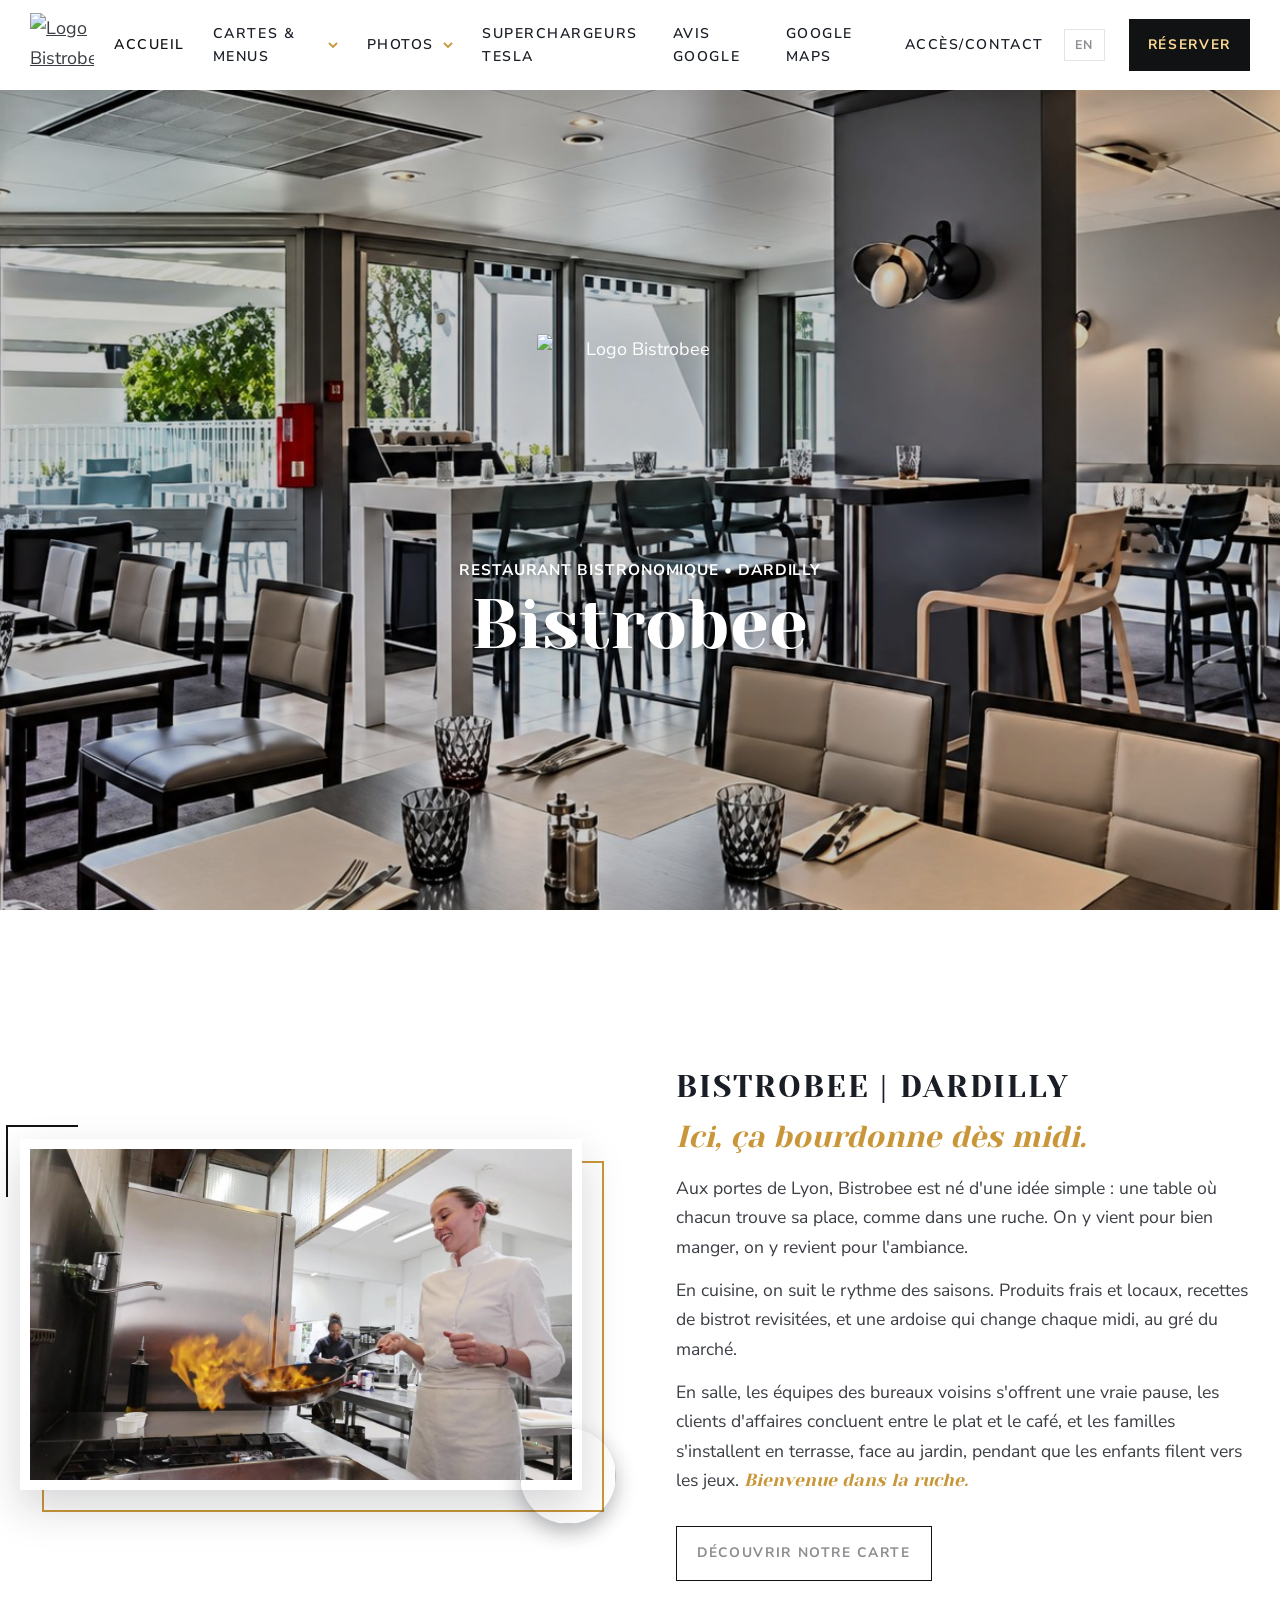
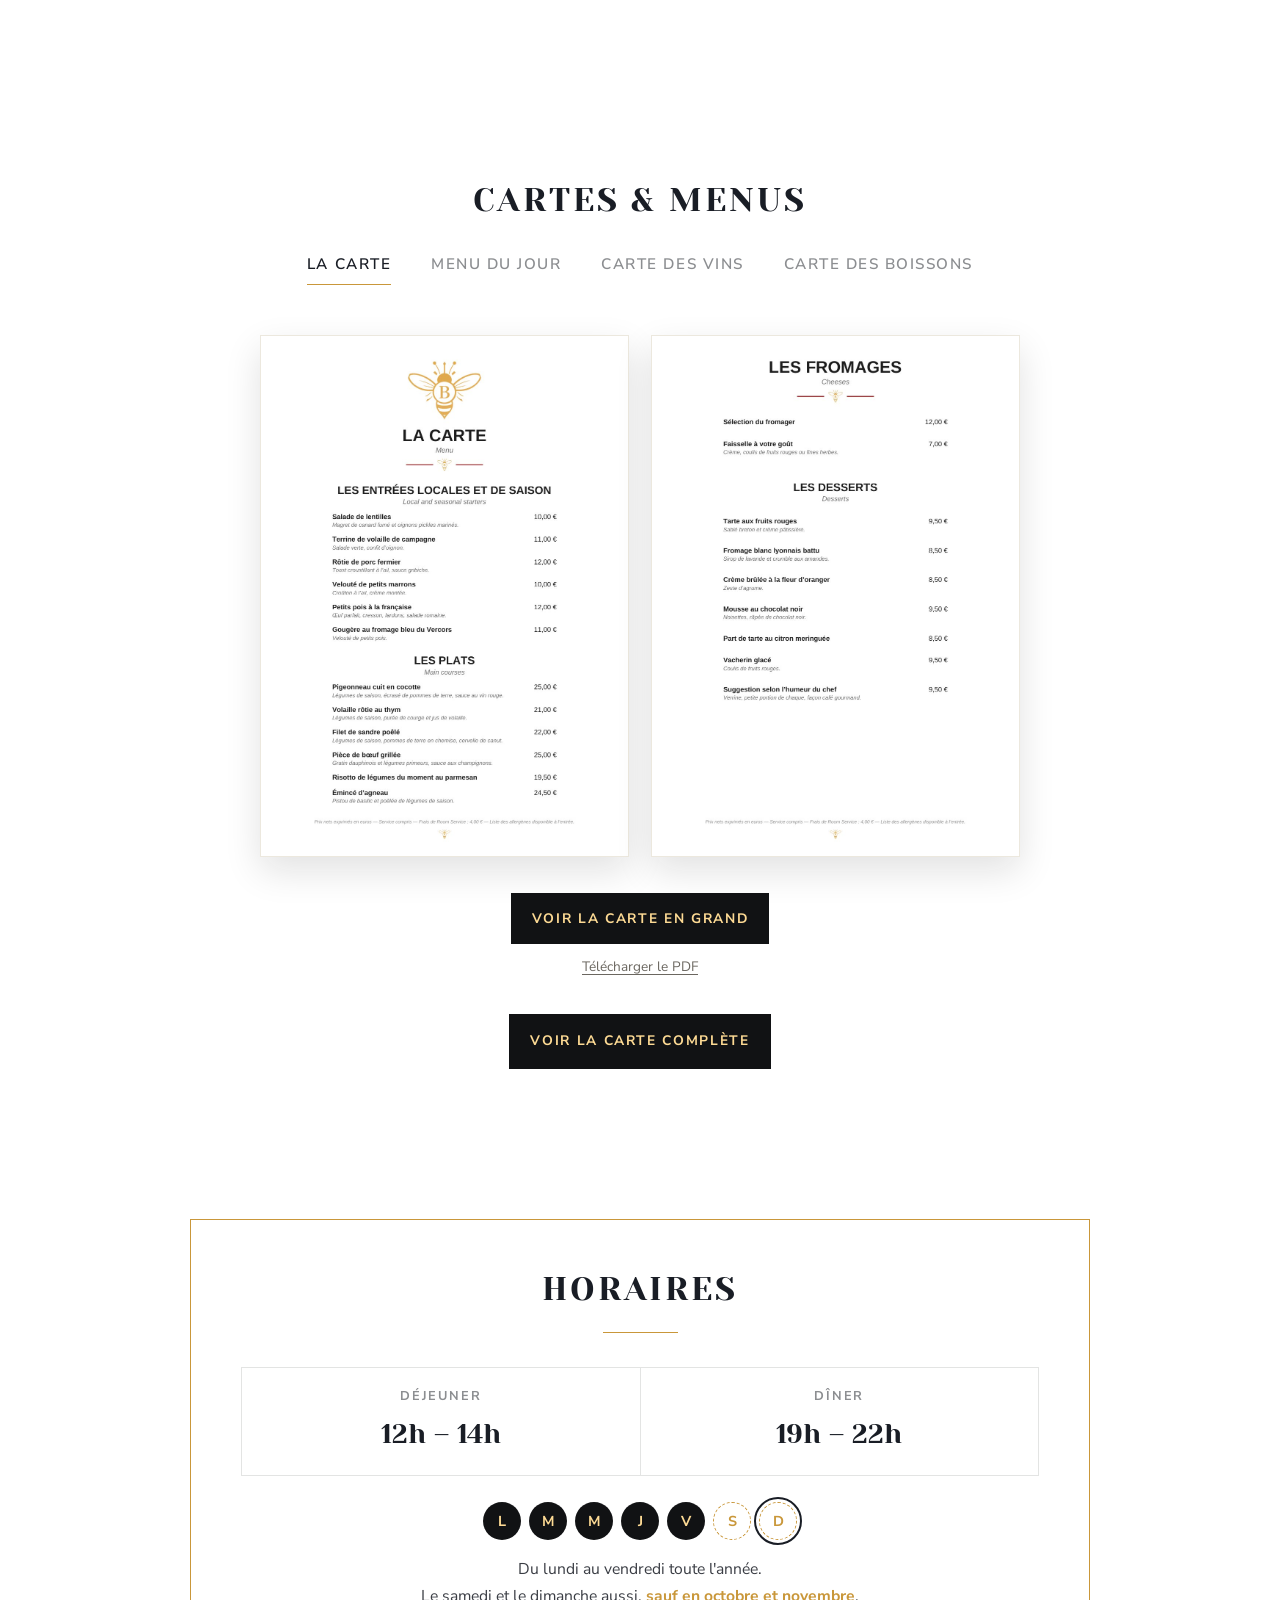
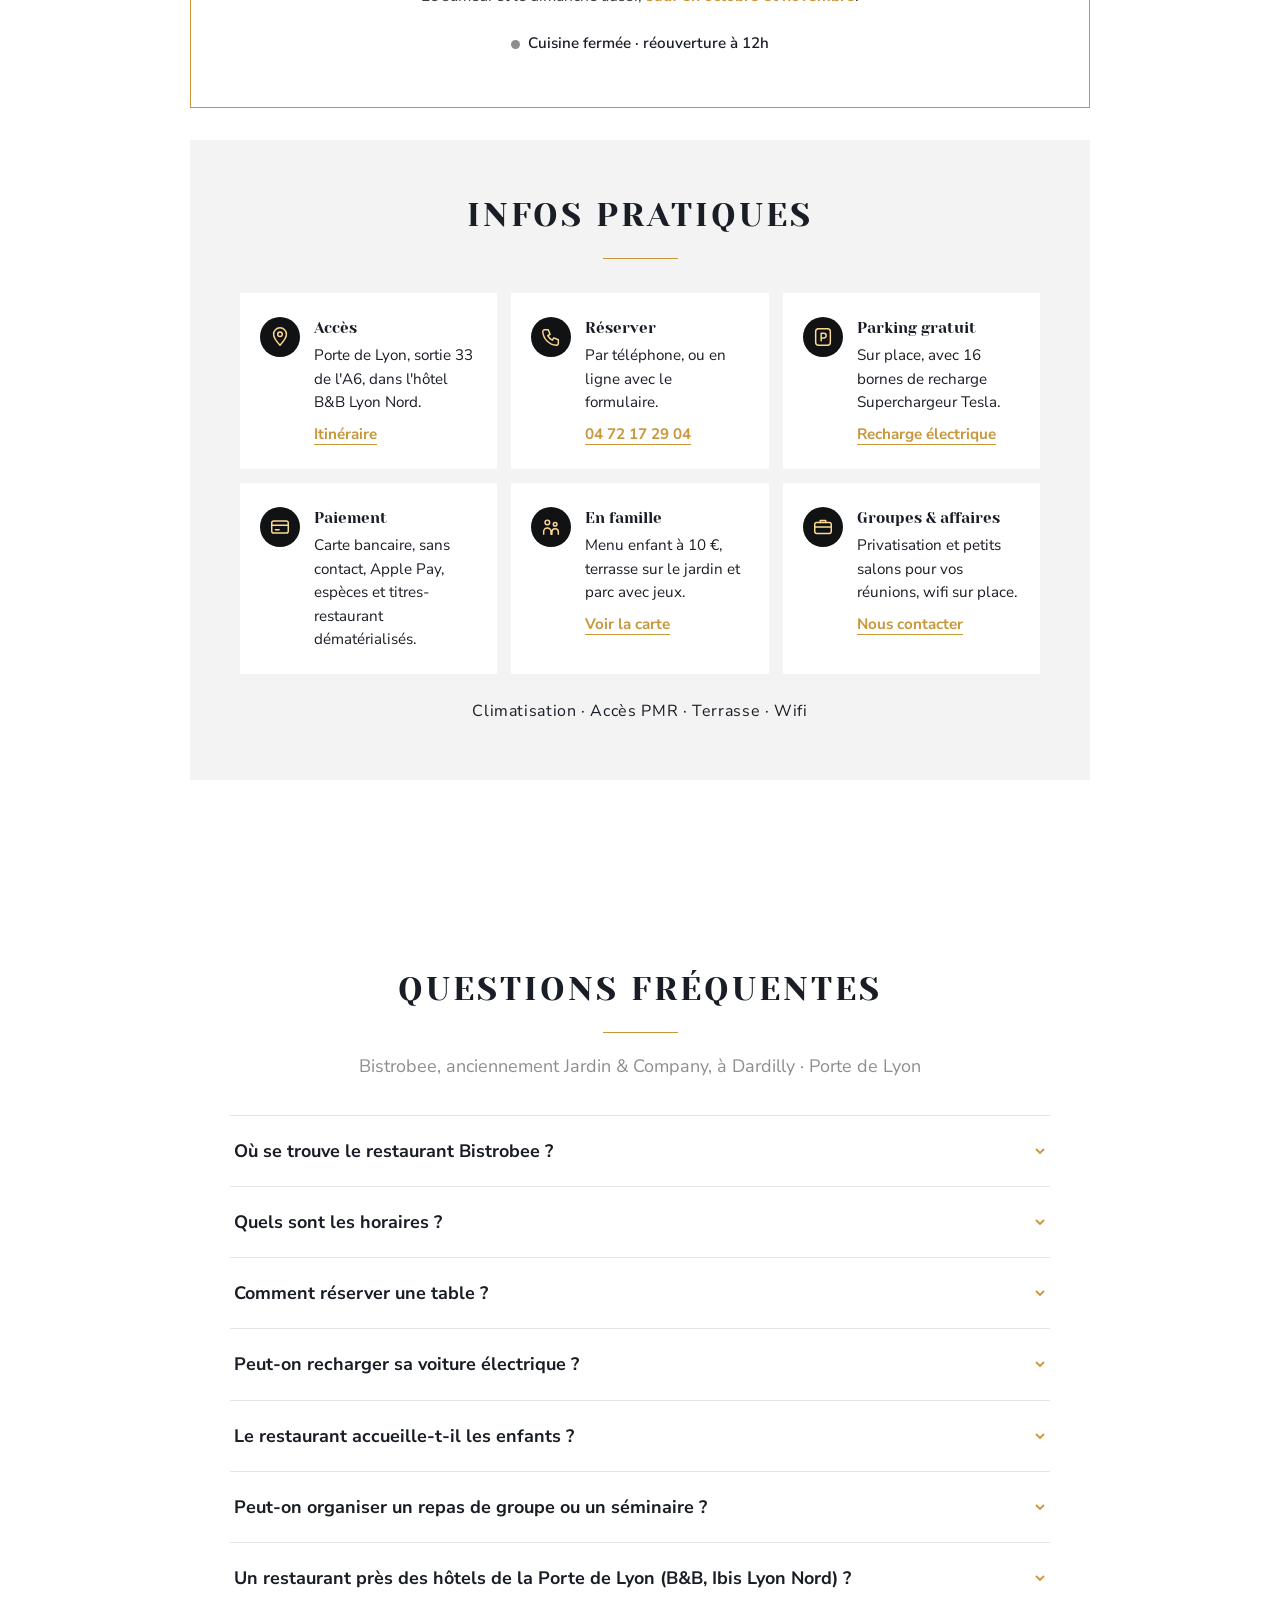
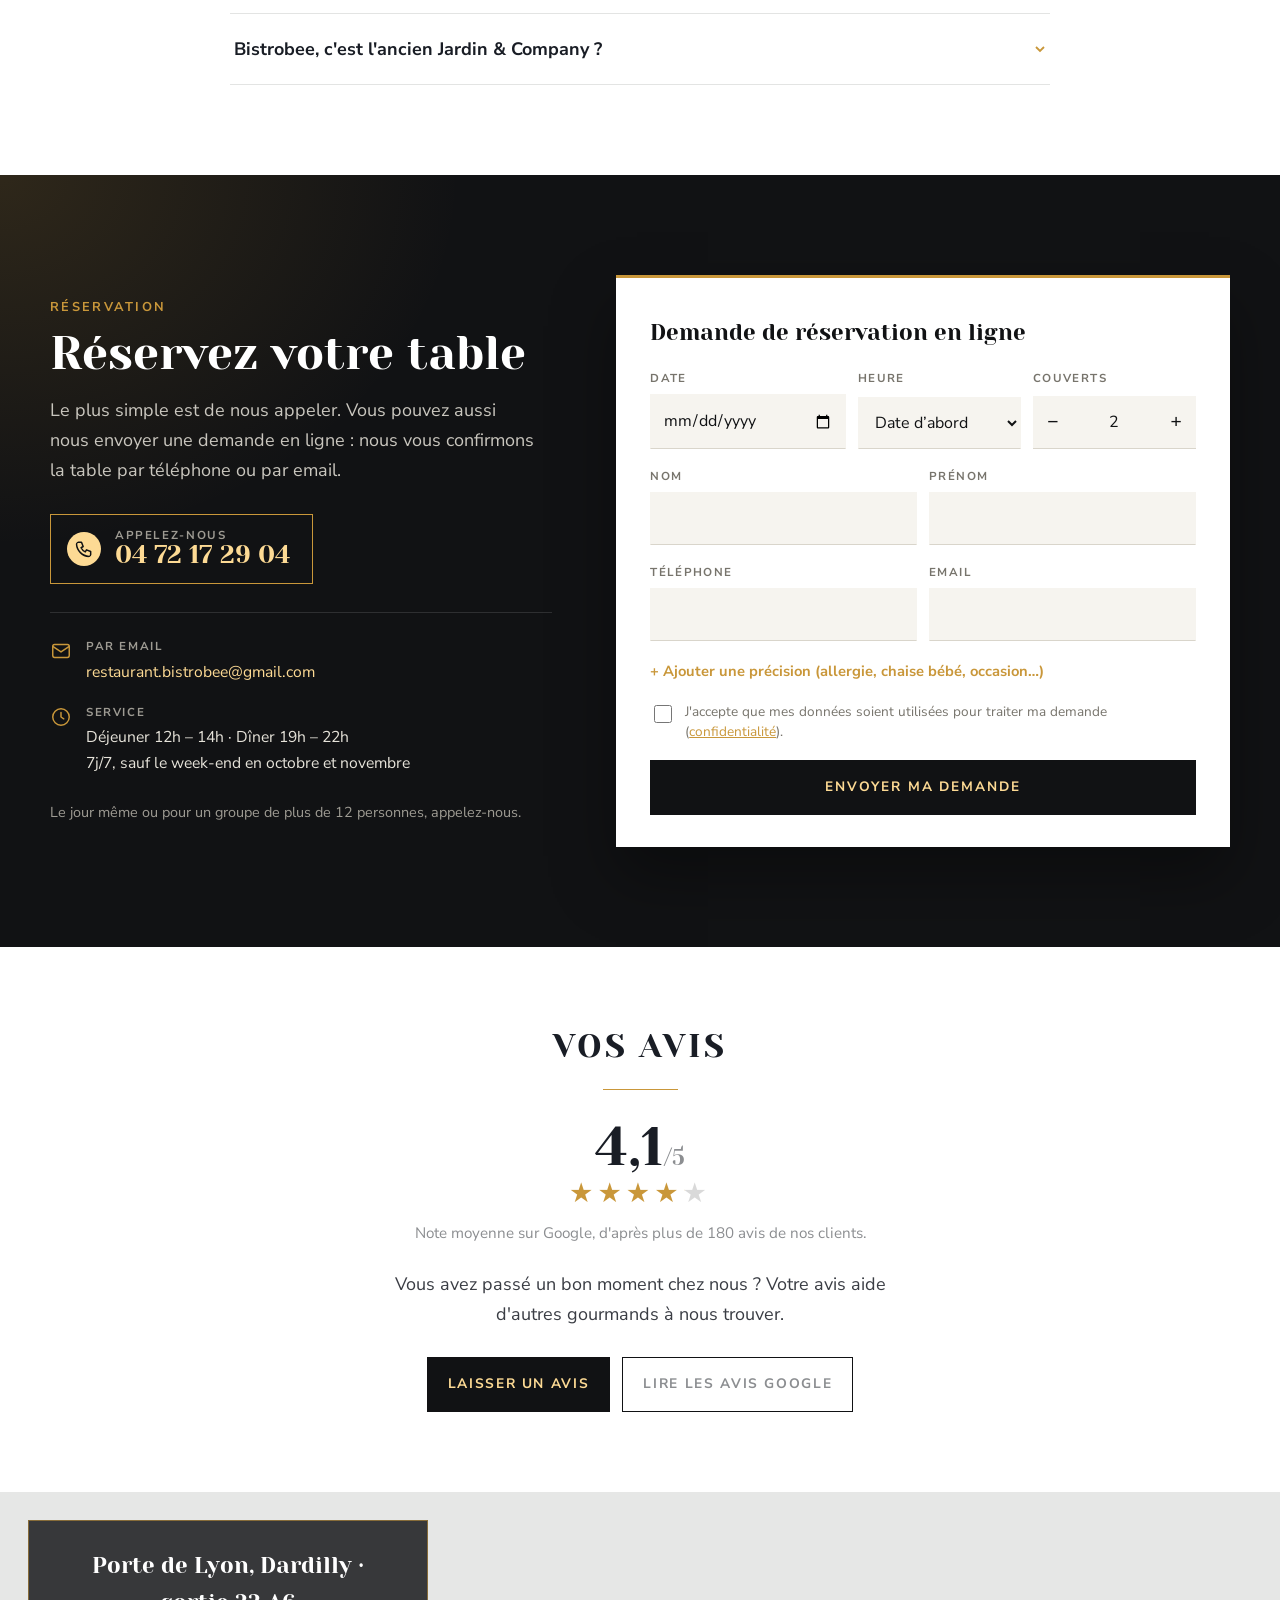
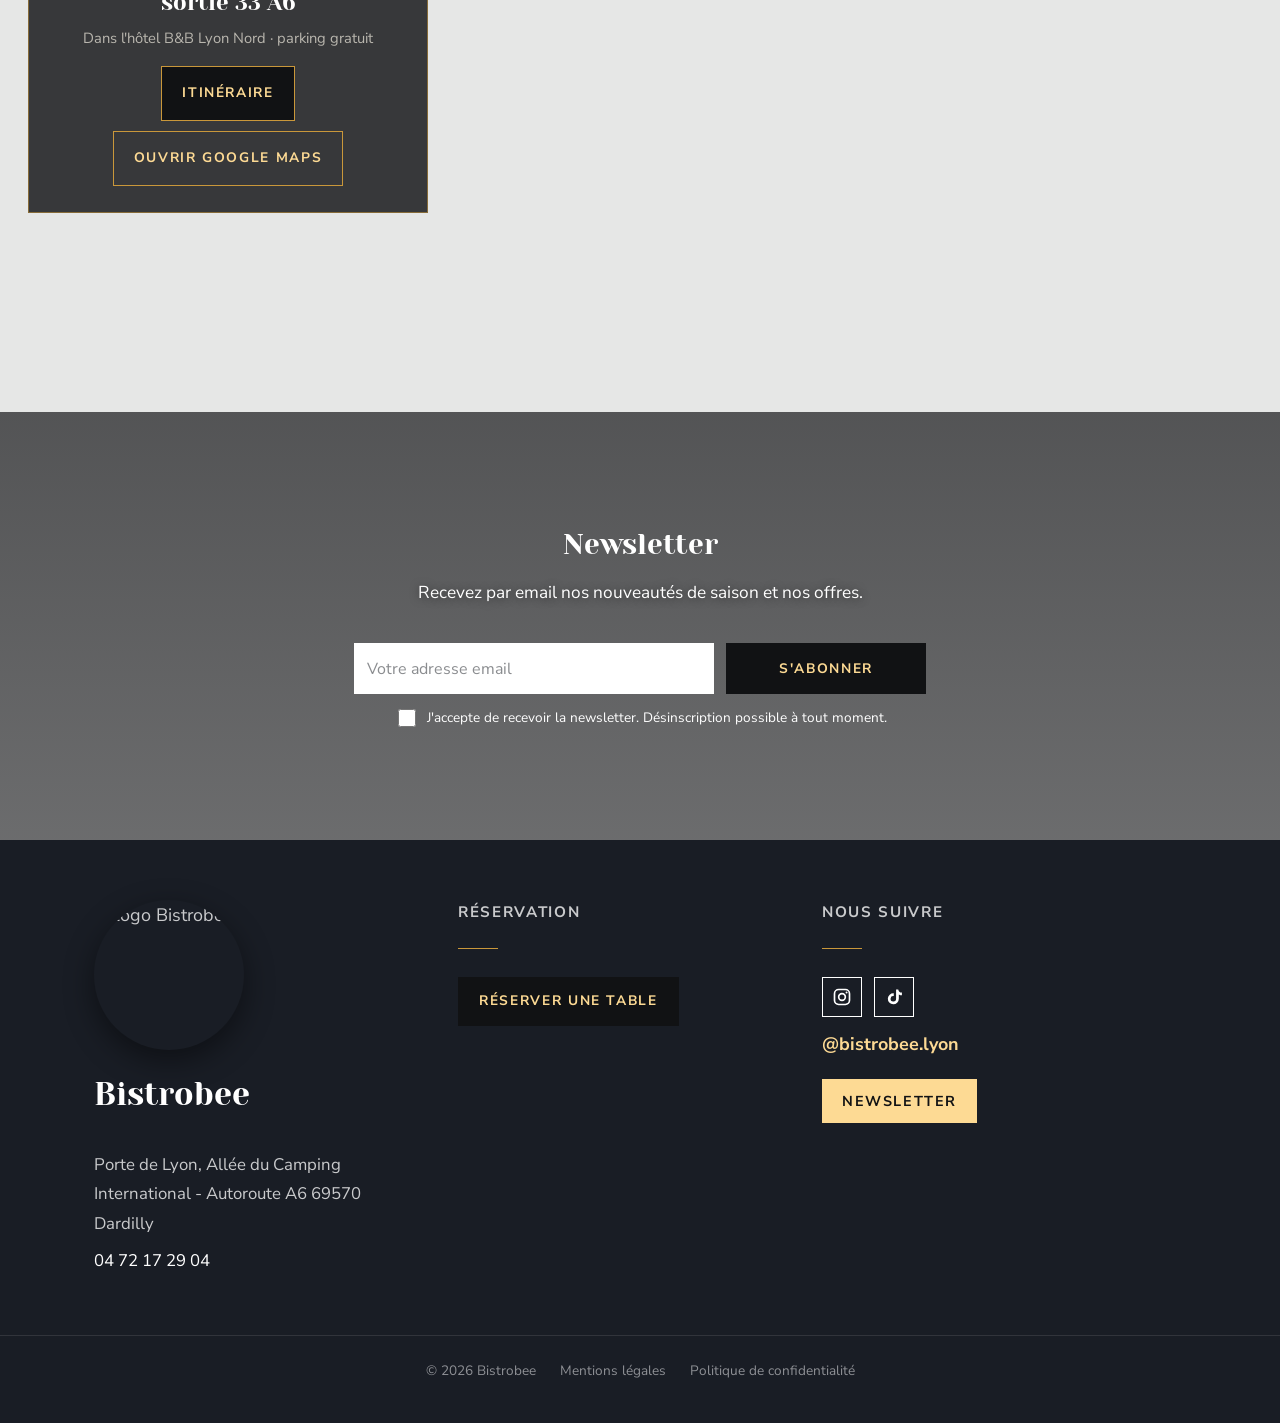
==== commit 4edf35cf: "SEO : « Restaurant à Dardilly » dans la description + FAQ hôtels B&B / Ibis Lyon Nord Co-Authored-By" ====
--- a/index.html
+++ b/index.html
@@ -4,14 +4,14 @@
 <meta charset="utf-8">
 <meta name="viewport" content="width=device-width, initial-scale=1, viewport-fit=cover">
 <title>Bistrobee · Restaurant bistronomique à Dardilly, Porte de Lyon (Lyon Nord)</title>
-<meta name="description" content="Cuisine maison de saison et grande terrasse sur jardin, aux portes de Lyon (A6, sortie 33). Déjeuner et dîner, parking gratuit, bornes Tesla. Réservez votre table en ligne.">
+<meta name="description" content="Restaurant à Dardilly, Porte de Lyon (A6, sortie 33) : cuisine maison de saison et grande terrasse sur jardin, à côté des hôtels B&amp;B et Ibis Lyon Nord. Déjeuner et dîner, parking gratuit, bornes Tesla.">
 <link rel="canonical" href="https://bistrobee.fr/">
 <link rel="alternate" hreflang="fr" href="https://bistrobee.fr/">
 <link rel="alternate" hreflang="en" href="https://bistrobee.fr/en/index.html">
 <link rel="alternate" hreflang="x-default" href="https://bistrobee.fr/">
 <meta property="og:type" content="website">
 <meta property="og:title" content="Bistrobee · Restaurant bistronomique à Dardilly, Porte de Lyon (Lyon Nord)">
-<meta property="og:description" content="Cuisine maison de saison et grande terrasse sur jardin, aux portes de Lyon (A6, sortie 33). Déjeuner et dîner, parking gratuit, bornes Tesla. Réservez votre table en ligne.">
+<meta property="og:description" content="Restaurant à Dardilly, Porte de Lyon (A6, sortie 33) : cuisine maison de saison et grande terrasse sur jardin, à côté des hôtels B&amp;B et Ibis Lyon Nord. Déjeuner et dîner, parking gratuit, bornes Tesla.">
 <meta property="og:url" content="https://bistrobee.fr/">
 <meta property="og:image" content="https://bistrobee.fr/assets/hero.jpg">
 <meta property="og:locale" content="fr_FR">
@@ -25,7 +25,7 @@
 <link rel="stylesheet" href="https://fonts.googleapis.com/css2?family=Yeseva+One&family=Nunito+Sans:opsz,wght@6..12,300;6..12,400;6..12,600;6..12,700&display=swap">
 <link rel="stylesheet" href="assets/style.css?v=202610271721">
 <script type="application/ld+json">{"@context": "https://schema.org", "@type": "Restaurant", "name": "Bistrobee", "url": "https://bistrobee.fr/", "telephone": "+33472172904", "image": "https://bistrobee.fr/assets/hero.jpg", "logo": "https://bistrobee.fr/assets/bistrobee-icon-192.png", "servesCuisine": ["Cuisine de saison", "Bistronomique", "Fait maison"], "priceRange": "€€", "address": {"@type": "PostalAddress", "streetAddress": "Porte de Lyon, Allée du Camping International", "postalCode": "69570", "addressLocality": "Dardilly", "addressCountry": "FR"}, "geo": {"@type": "GeoCoordinates", "latitude": 45.8204651, "longitude": 4.7607888}, "openingHoursSpecification": [{"@type": "OpeningHoursSpecification", "dayOfWeek": "Monday", "opens": "12:00", "closes": "14:00"}, {"@type": "OpeningHoursSpecification", "dayOfWeek": "Monday", "opens": "19:00", "closes": "22:00"}, {"@type": "OpeningHoursSpecification", "dayOfWeek": "Tuesday", "opens": "12:00", "closes": "14:00"}, {"@type": "OpeningHoursSpecification", "dayOfWeek": "Tuesday", "opens": "19:00", "closes": "22:00"}, {"@type": "OpeningHoursSpecification", "dayOfWeek": "Wednesday", "opens": "12:00", "closes": "14:00"}, {"@type": "OpeningHoursSpecification", "dayOfWeek": "Wednesday", "opens": "19:00", "closes": "22:00"}, {"@type": "OpeningHoursSpecification", "dayOfWeek": "Thursday", "opens": "12:00", "closes": "14:00"}, {"@type": "OpeningHoursSpecification", "dayOfWeek": "Thursday", "opens": "19:00", "closes": "22:00"}, {"@type": "OpeningHoursSpecification", "dayOfWeek": "Friday", "opens": "12:00", "closes": "14:00"}, {"@type": "OpeningHoursSpecification", "dayOfWeek": "Friday", "opens": "19:00", "closes": "22:00"}, {"@type": "OpeningHoursSpecification", "dayOfWeek": ["Saturday", "Sunday"], "opens": "12:00", "closes": "14:00", "validFrom": "2026-12-01", "validThrough": "2027-09-30"}, {"@type": "OpeningHoursSpecification", "dayOfWeek": ["Saturday", "Sunday"], "opens": "19:00", "closes": "22:00", "validFrom": "2026-12-01", "validThrough": "2027-09-30"}], "acceptsReservations": true, "sameAs": ["https://www.instagram.com/bistrobee.lyon/", "https://www.tiktok.com/@bistrobee.restaurant"], "alternateName": ["Jardin & Company", "Bistro Bee"], "description": "Restaurant bistronomique à Dardilly, Porte de Lyon (A6, sortie 33), au nord de Lyon : cuisine maison de saison, terrasse sur jardin, parking gratuit et 16 Superchargeurs Tesla. Anciennement Jardin & Company.", "hasMenu": "https://bistrobee.fr/carte.html", "paymentAccepted": "Carte bancaire, sans contact, Apple Pay, espèces, titres-restaurant", "areaServed": [{"@type": "City", "name": "Dardilly"}, {"@type": "City", "name": "Limonest"}, {"@type": "City", "name": "Champagne-au-Mont-d'Or"}, {"@type": "City", "name": "Écully"}, {"@type": "City", "name": "Lyon"}], "amenityFeature": [{"@type": "LocationFeatureSpecification", "name": "Terrasse", "value": true}, {"@type": "LocationFeatureSpecification", "name": "Parking gratuit", "value": true}, {"@type": "LocationFeatureSpecification", "name": "Bornes de recharge Superchargeur Tesla", "value": true}, {"@type": "LocationFeatureSpecification", "name": "Wifi", "value": true}, {"@type": "LocationFeatureSpecification", "name": "Climatisation", "value": true}, {"@type": "LocationFeatureSpecification", "name": "Accès PMR", "value": true}, {"@type": "LocationFeatureSpecification", "name": "Menu enfant", "value": true}, {"@type": "LocationFeatureSpecification", "name": "Salons privatisables", "value": true}]}</script>
-<script type="application/ld+json">{"@context": "https://schema.org", "@type": "FAQPage", "mainEntity": [{"@type": "Question", "name": "Où se trouve le restaurant Bistrobee ?", "acceptedAnswer": {"@type": "Answer", "text": "À Dardilly, Porte de Lyon, juste à la sortie 33 de l'A6 au nord de Lyon, dans l'hôtel B&B Lyon Nord. Le parking est gratuit."}}, {"@type": "Question", "name": "Quels sont les horaires ?", "acceptedAnswer": {"@type": "Answer", "text": "Déjeuner de 12 h à 14 h et dîner de 19 h à 22 h, du lundi au vendredi toute l'année. Le samedi et le dimanche aussi, sauf en octobre et novembre."}}, {"@type": "Question", "name": "Comment réserver une table ?", "acceptedAnswer": {"@type": "Answer", "text": "En ligne avec le formulaire de réservation du site, ou par téléphone au 04 72 17 29 04."}}, {"@type": "Question", "name": "Peut-on recharger sa voiture électrique ?", "acceptedAnswer": {"@type": "Answer", "text": "Oui, 16 bornes Superchargeur Tesla sont sur le parking du restaurant : le temps d'un déjeuner suffit pour recharger."}}, {"@type": "Question", "name": "Le restaurant accueille-t-il les enfants ?", "acceptedAnswer": {"@type": "Answer", "text": "Oui : menu enfant à 10 €, terrasse sur le jardin et parc avec jeux."}}, {"@type": "Question", "name": "Peut-on organiser un repas de groupe ou un séminaire ?", "acceptedAnswer": {"@type": "Answer", "text": "Oui, le restaurant se privatise et dispose de petits salons avec wifi pour les réunions et repas d'affaires."}}, {"@type": "Question", "name": "Bistrobee, c'est l'ancien Jardin & Company ?", "acceptedAnswer": {"@type": "Answer", "text": "Oui. Le restaurant Jardin & Company est devenu Bistrobee : même adresse, avec une nouvelle carte bistronomique de produits frais et de saison."}}]}</script>
+<script type="application/ld+json">{"@context": "https://schema.org", "@type": "FAQPage", "mainEntity": [{"@type": "Question", "name": "Où se trouve le restaurant Bistrobee ?", "acceptedAnswer": {"@type": "Answer", "text": "À Dardilly, Porte de Lyon, juste à la sortie 33 de l'A6 au nord de Lyon, dans l'hôtel B&B Lyon Nord. Le parking est gratuit."}}, {"@type": "Question", "name": "Quels sont les horaires ?", "acceptedAnswer": {"@type": "Answer", "text": "Déjeuner de 12 h à 14 h et dîner de 19 h à 22 h, du lundi au vendredi toute l'année. Le samedi et le dimanche aussi, sauf en octobre et novembre."}}, {"@type": "Question", "name": "Comment réserver une table ?", "acceptedAnswer": {"@type": "Answer", "text": "En ligne avec le formulaire de réservation du site, ou par téléphone au 04 72 17 29 04."}}, {"@type": "Question", "name": "Peut-on recharger sa voiture électrique ?", "acceptedAnswer": {"@type": "Answer", "text": "Oui, 16 bornes Superchargeur Tesla sont sur le parking du restaurant : le temps d'un déjeuner suffit pour recharger."}}, {"@type": "Question", "name": "Le restaurant accueille-t-il les enfants ?", "acceptedAnswer": {"@type": "Answer", "text": "Oui : menu enfant à 10 €, terrasse sur le jardin et parc avec jeux."}}, {"@type": "Question", "name": "Peut-on organiser un repas de groupe ou un séminaire ?", "acceptedAnswer": {"@type": "Answer", "text": "Oui, le restaurant se privatise et dispose de petits salons avec wifi pour les réunions et repas d'affaires."}}, {"@type": "Question", "name": "Un restaurant près des hôtels de la Porte de Lyon (B&B, Ibis Lyon Nord) ?", "acceptedAnswer": {"@type": "Answer", "text": "Oui : Bistrobee est le restaurant de l'hôtel B&B Lyon Nord, à quelques pas de l'Ibis Lyon Nord et des autres hôtels de la Porte de Lyon à Dardilly. Les clients de tous les hôtels, comme ceux de passage, sont les bienvenus midi et soir."}}, {"@type": "Question", "name": "Bistrobee, c'est l'ancien Jardin & Company ?", "acceptedAnswer": {"@type": "Answer", "text": "Oui. Le restaurant Jardin & Company est devenu Bistrobee : même adresse, avec une nouvelle carte bistronomique de produits frais et de saison."}}]}</script>
 </head>
 <body>
 <a class="skip" href="#contenu">Aller au contenu</a>
@@ -130,7 +130,7 @@
   </div>
 </section>
 
-<section class="faq" id="questions" aria-labelledby="faq-t"><div class="wrap faq-wrap"><h2 class="title" id="faq-t">Questions fréquentes</h2><span class="bar"></span><p class="faq-sub">Bistrobee, anciennement Jardin &amp; Company, à Dardilly · Porte de Lyon</p><div class="faq-list"><details class="faq-item"><summary>Où se trouve le restaurant Bistrobee ?<svg class="chev" viewBox="0 0 12 12" aria-hidden="true"><path d="M2 4l4 4 4-4" fill="none" stroke="#C9973A" stroke-width="1.8"/></svg></summary><p>À Dardilly, Porte de Lyon, juste à la sortie 33 de l&#x27;A6 au nord de Lyon, dans l&#x27;hôtel B&amp;B Lyon Nord. Le parking est gratuit.</p></details><details class="faq-item"><summary>Quels sont les horaires ?<svg class="chev" viewBox="0 0 12 12" aria-hidden="true"><path d="M2 4l4 4 4-4" fill="none" stroke="#C9973A" stroke-width="1.8"/></svg></summary><p>Déjeuner de 12 h à 14 h et dîner de 19 h à 22 h, du lundi au vendredi toute l&#x27;année. Le samedi et le dimanche aussi, sauf en octobre et novembre.</p></details><details class="faq-item"><summary>Comment réserver une table ?<svg class="chev" viewBox="0 0 12 12" aria-hidden="true"><path d="M2 4l4 4 4-4" fill="none" stroke="#C9973A" stroke-width="1.8"/></svg></summary><p>En ligne avec le formulaire de réservation du site, ou par téléphone au 04 72 17 29 04.</p></details><details class="faq-item"><summary>Peut-on recharger sa voiture électrique ?<svg class="chev" viewBox="0 0 12 12" aria-hidden="true"><path d="M2 4l4 4 4-4" fill="none" stroke="#C9973A" stroke-width="1.8"/></svg></summary><p>Oui, 16 bornes Superchargeur Tesla sont sur le parking du restaurant : le temps d&#x27;un déjeuner suffit pour recharger.</p></details><details class="faq-item"><summary>Le restaurant accueille-t-il les enfants ?<svg class="chev" viewBox="0 0 12 12" aria-hidden="true"><path d="M2 4l4 4 4-4" fill="none" stroke="#C9973A" stroke-width="1.8"/></svg></summary><p>Oui : menu enfant à 10 €, terrasse sur le jardin et parc avec jeux.</p></details><details class="faq-item"><summary>Peut-on organiser un repas de groupe ou un séminaire ?<svg class="chev" viewBox="0 0 12 12" aria-hidden="true"><path d="M2 4l4 4 4-4" fill="none" stroke="#C9973A" stroke-width="1.8"/></svg></summary><p>Oui, le restaurant se privatise et dispose de petits salons avec wifi pour les réunions et repas d&#x27;affaires.</p></details><details class="faq-item"><summary>Bistrobee, c&#x27;est l&#x27;ancien Jardin &amp; Company ?<svg class="chev" viewBox="0 0 12 12" aria-hidden="true"><path d="M2 4l4 4 4-4" fill="none" stroke="#C9973A" stroke-width="1.8"/></svg></summary><p>Oui. Le restaurant Jardin &amp; Company est devenu Bistrobee : même adresse, avec une nouvelle carte bistronomique de produits frais et de saison.</p></details></div></div></section>
+<section class="faq" id="questions" aria-labelledby="faq-t"><div class="wrap faq-wrap"><h2 class="title" id="faq-t">Questions fréquentes</h2><span class="bar"></span><p class="faq-sub">Bistrobee, anciennement Jardin &amp; Company, à Dardilly · Porte de Lyon</p><div class="faq-list"><details class="faq-item"><summary>Où se trouve le restaurant Bistrobee ?<svg class="chev" viewBox="0 0 12 12" aria-hidden="true"><path d="M2 4l4 4 4-4" fill="none" stroke="#C9973A" stroke-width="1.8"/></svg></summary><p>À Dardilly, Porte de Lyon, juste à la sortie 33 de l&#x27;A6 au nord de Lyon, dans l&#x27;hôtel B&amp;B Lyon Nord. Le parking est gratuit.</p></details><details class="faq-item"><summary>Quels sont les horaires ?<svg class="chev" viewBox="0 0 12 12" aria-hidden="true"><path d="M2 4l4 4 4-4" fill="none" stroke="#C9973A" stroke-width="1.8"/></svg></summary><p>Déjeuner de 12 h à 14 h et dîner de 19 h à 22 h, du lundi au vendredi toute l&#x27;année. Le samedi et le dimanche aussi, sauf en octobre et novembre.</p></details><details class="faq-item"><summary>Comment réserver une table ?<svg class="chev" viewBox="0 0 12 12" aria-hidden="true"><path d="M2 4l4 4 4-4" fill="none" stroke="#C9973A" stroke-width="1.8"/></svg></summary><p>En ligne avec le formulaire de réservation du site, ou par téléphone au 04 72 17 29 04.</p></details><details class="faq-item"><summary>Peut-on recharger sa voiture électrique ?<svg class="chev" viewBox="0 0 12 12" aria-hidden="true"><path d="M2 4l4 4 4-4" fill="none" stroke="#C9973A" stroke-width="1.8"/></svg></summary><p>Oui, 16 bornes Superchargeur Tesla sont sur le parking du restaurant : le temps d&#x27;un déjeuner suffit pour recharger.</p></details><details class="faq-item"><summary>Le restaurant accueille-t-il les enfants ?<svg class="chev" viewBox="0 0 12 12" aria-hidden="true"><path d="M2 4l4 4 4-4" fill="none" stroke="#C9973A" stroke-width="1.8"/></svg></summary><p>Oui : menu enfant à 10 €, terrasse sur le jardin et parc avec jeux.</p></details><details class="faq-item"><summary>Peut-on organiser un repas de groupe ou un séminaire ?<svg class="chev" viewBox="0 0 12 12" aria-hidden="true"><path d="M2 4l4 4 4-4" fill="none" stroke="#C9973A" stroke-width="1.8"/></svg></summary><p>Oui, le restaurant se privatise et dispose de petits salons avec wifi pour les réunions et repas d&#x27;affaires.</p></details><details class="faq-item"><summary>Un restaurant près des hôtels de la Porte de Lyon (B&amp;B, Ibis Lyon Nord) ?<svg class="chev" viewBox="0 0 12 12" aria-hidden="true"><path d="M2 4l4 4 4-4" fill="none" stroke="#C9973A" stroke-width="1.8"/></svg></summary><p>Oui : Bistrobee est le restaurant de l&#x27;hôtel B&amp;B Lyon Nord, à quelques pas de l&#x27;Ibis Lyon Nord et des autres hôtels de la Porte de Lyon à Dardilly. Les clients de tous les hôtels, comme ceux de passage, sont les bienvenus midi et soir.</p></details><details class="faq-item"><summary>Bistrobee, c&#x27;est l&#x27;ancien Jardin &amp; Company ?<svg class="chev" viewBox="0 0 12 12" aria-hidden="true"><path d="M2 4l4 4 4-4" fill="none" stroke="#C9973A" stroke-width="1.8"/></svg></summary><p>Oui. Le restaurant Jardin &amp; Company est devenu Bistrobee : même adresse, avec une nouvelle carte bistronomique de produits frais et de saison.</p></details></div></div></section>
 <section class="resa" id="reserver" aria-labelledby="resa-t">
   <div class="resa-wrap">
     <div class="resa-intro">
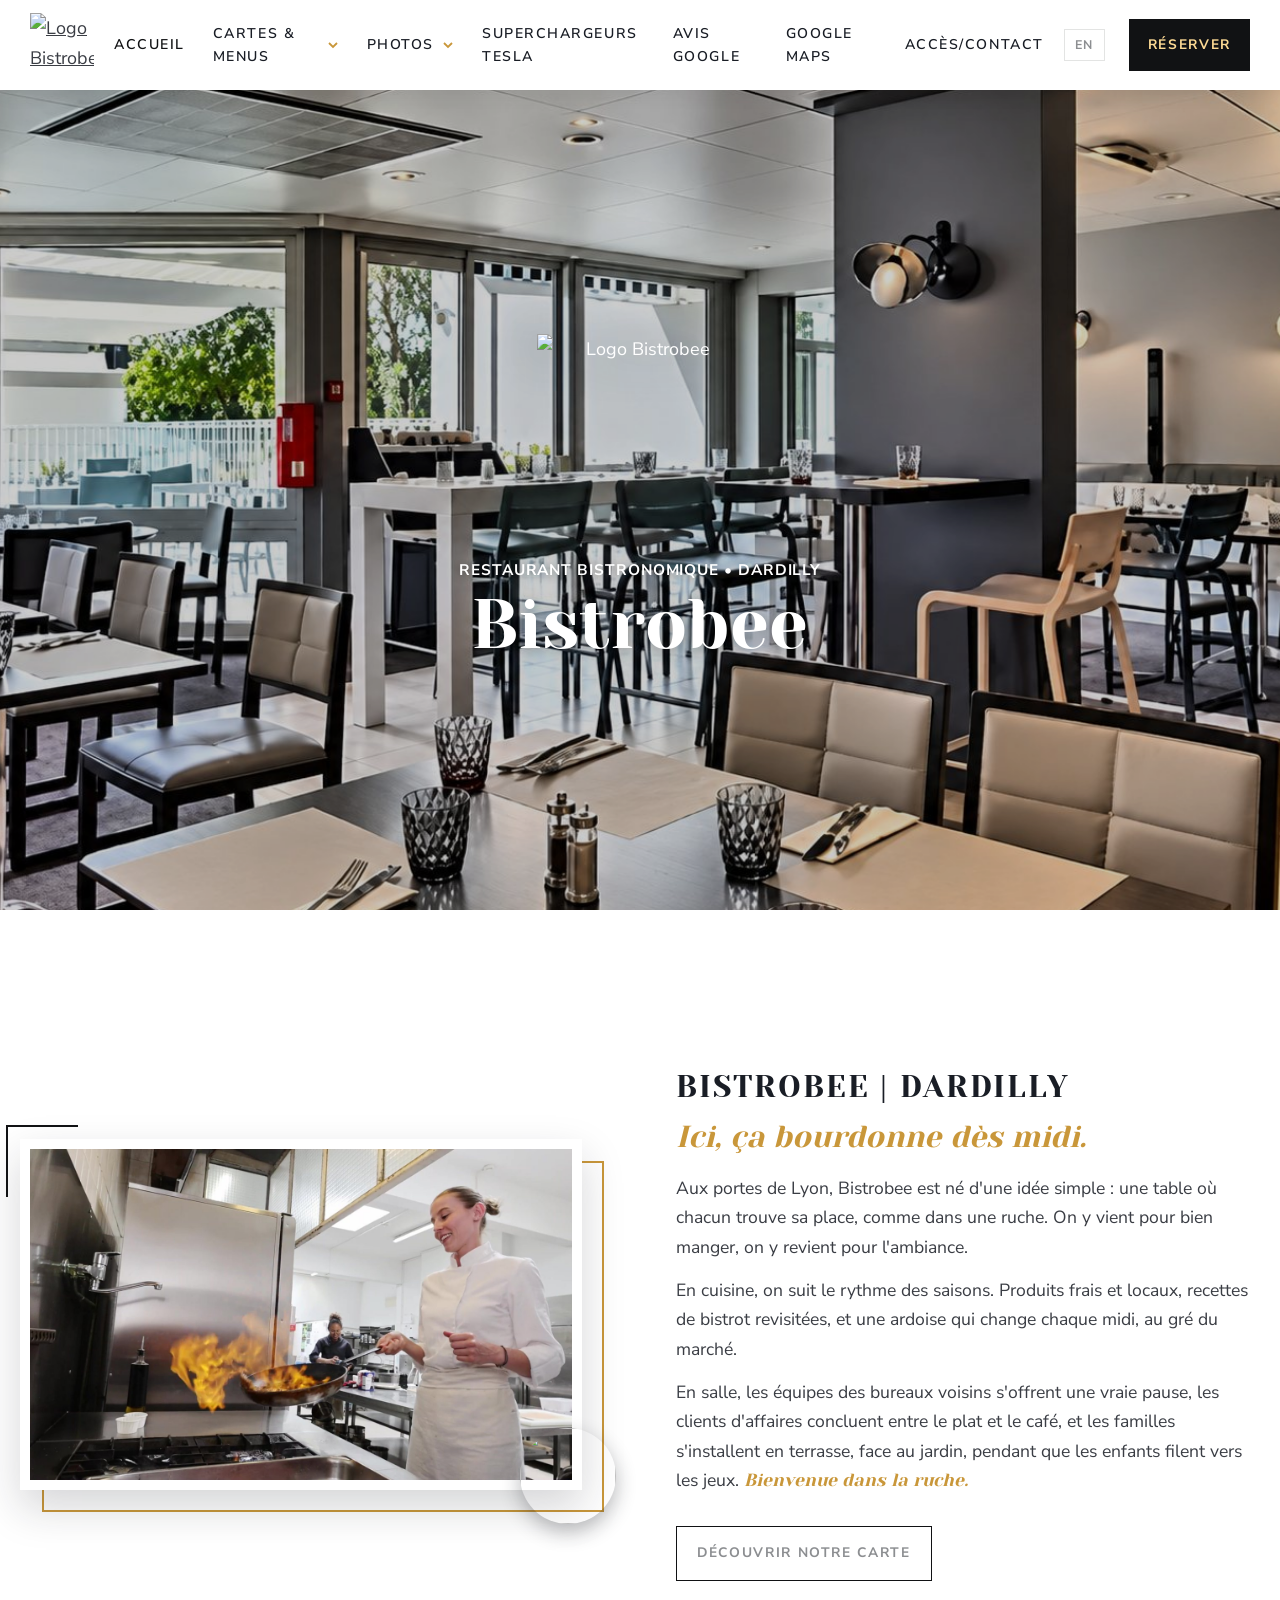
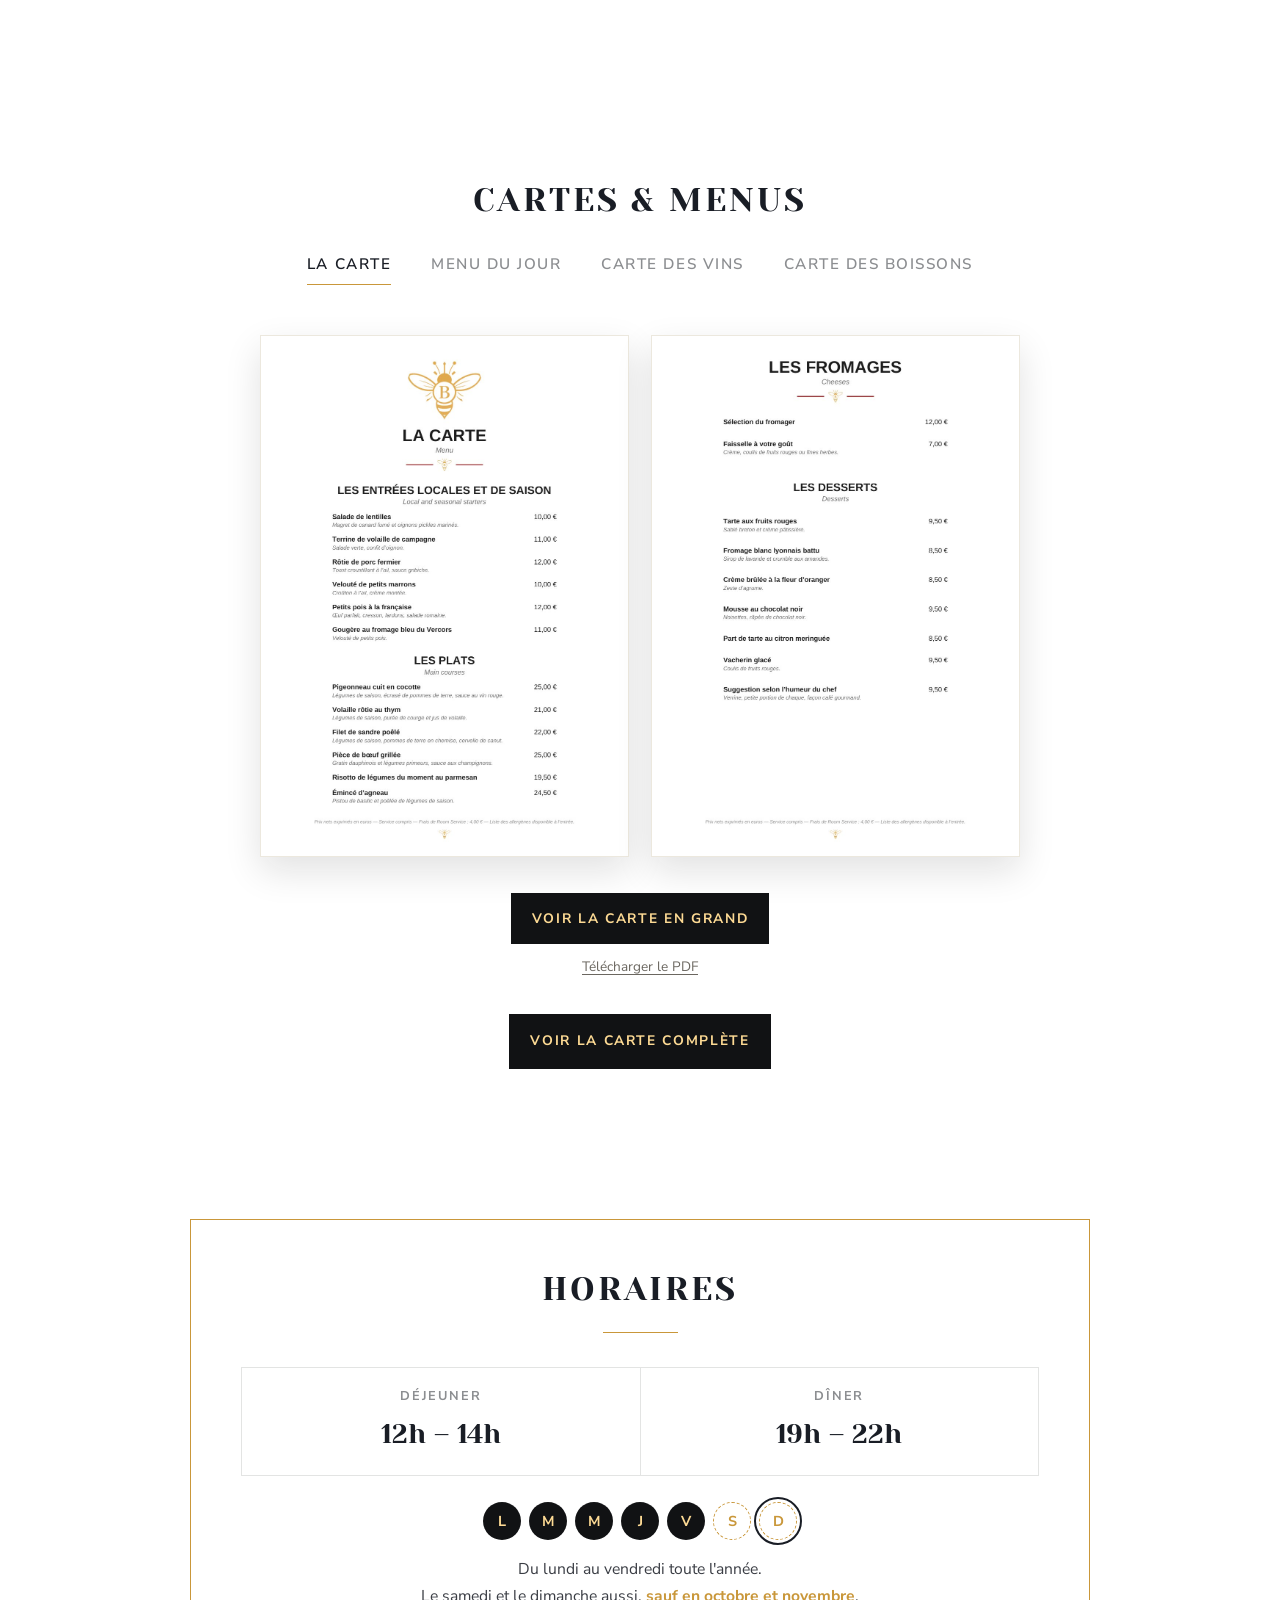
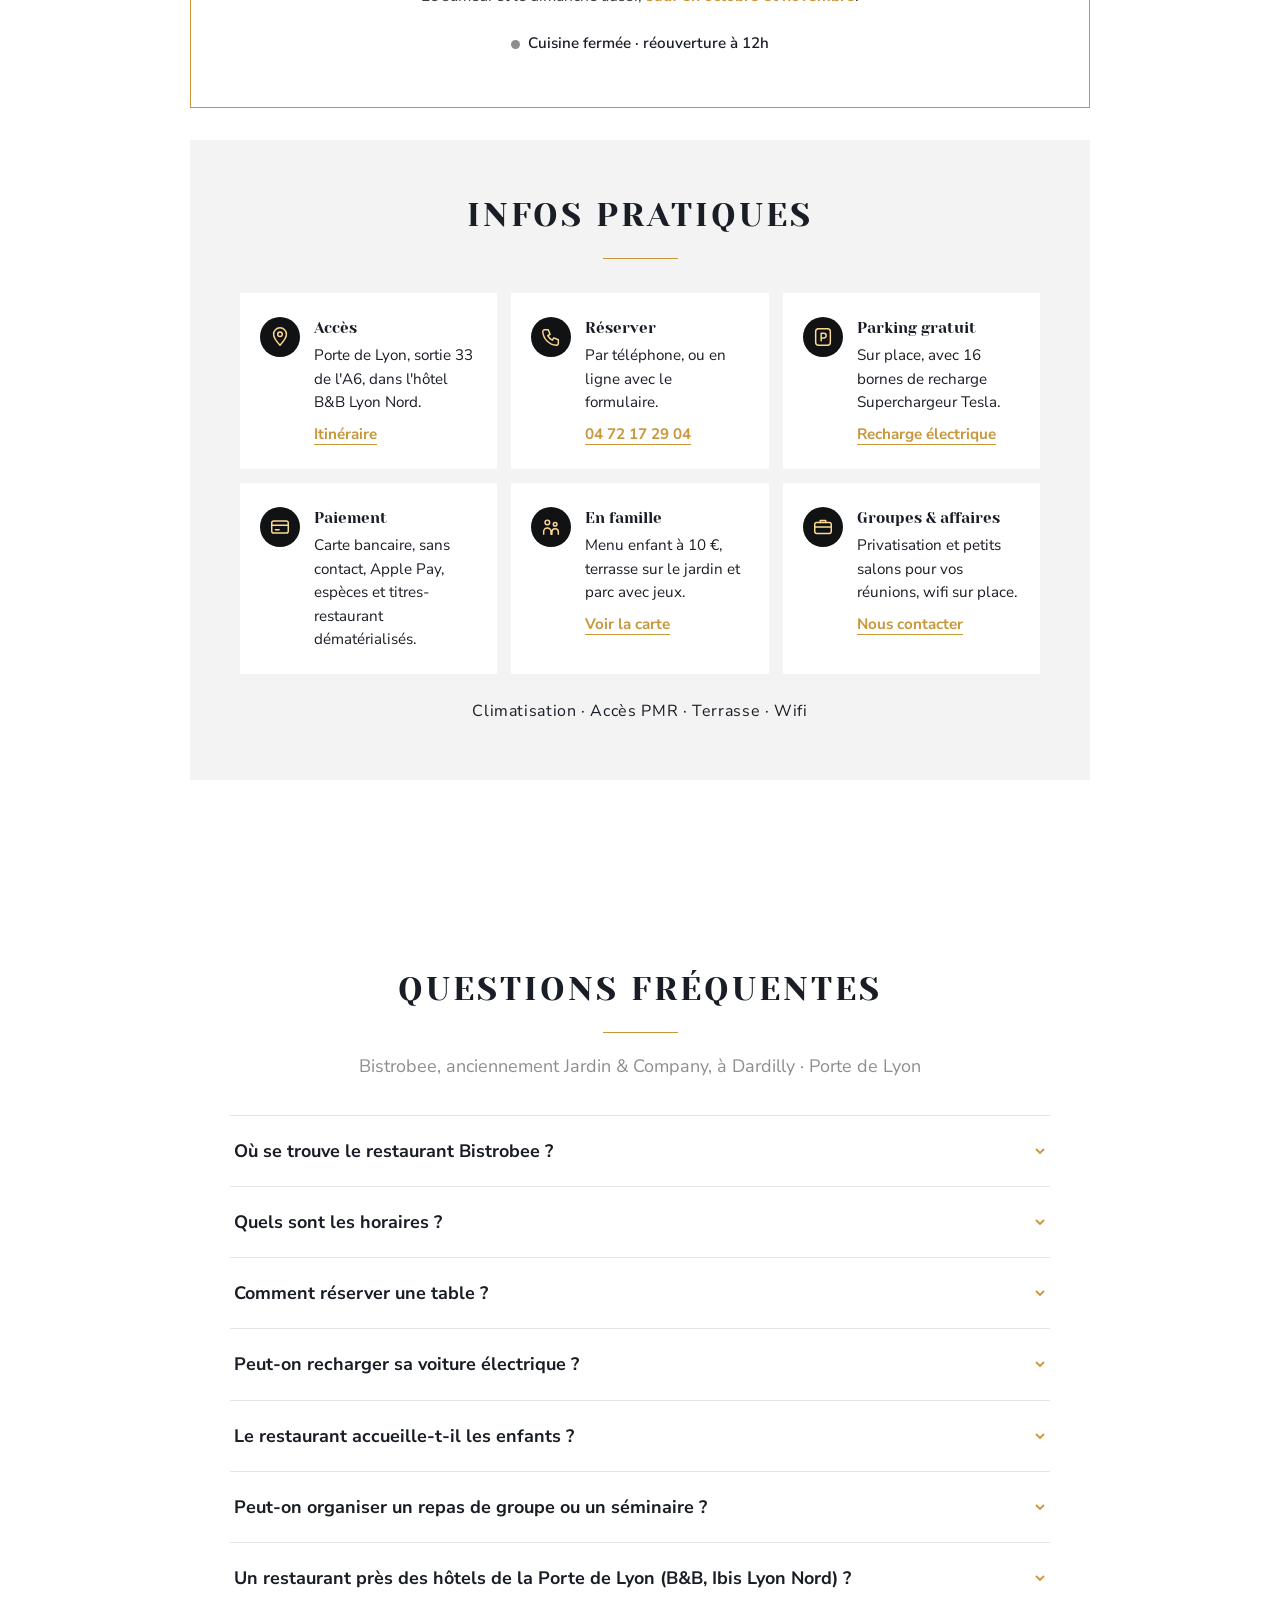
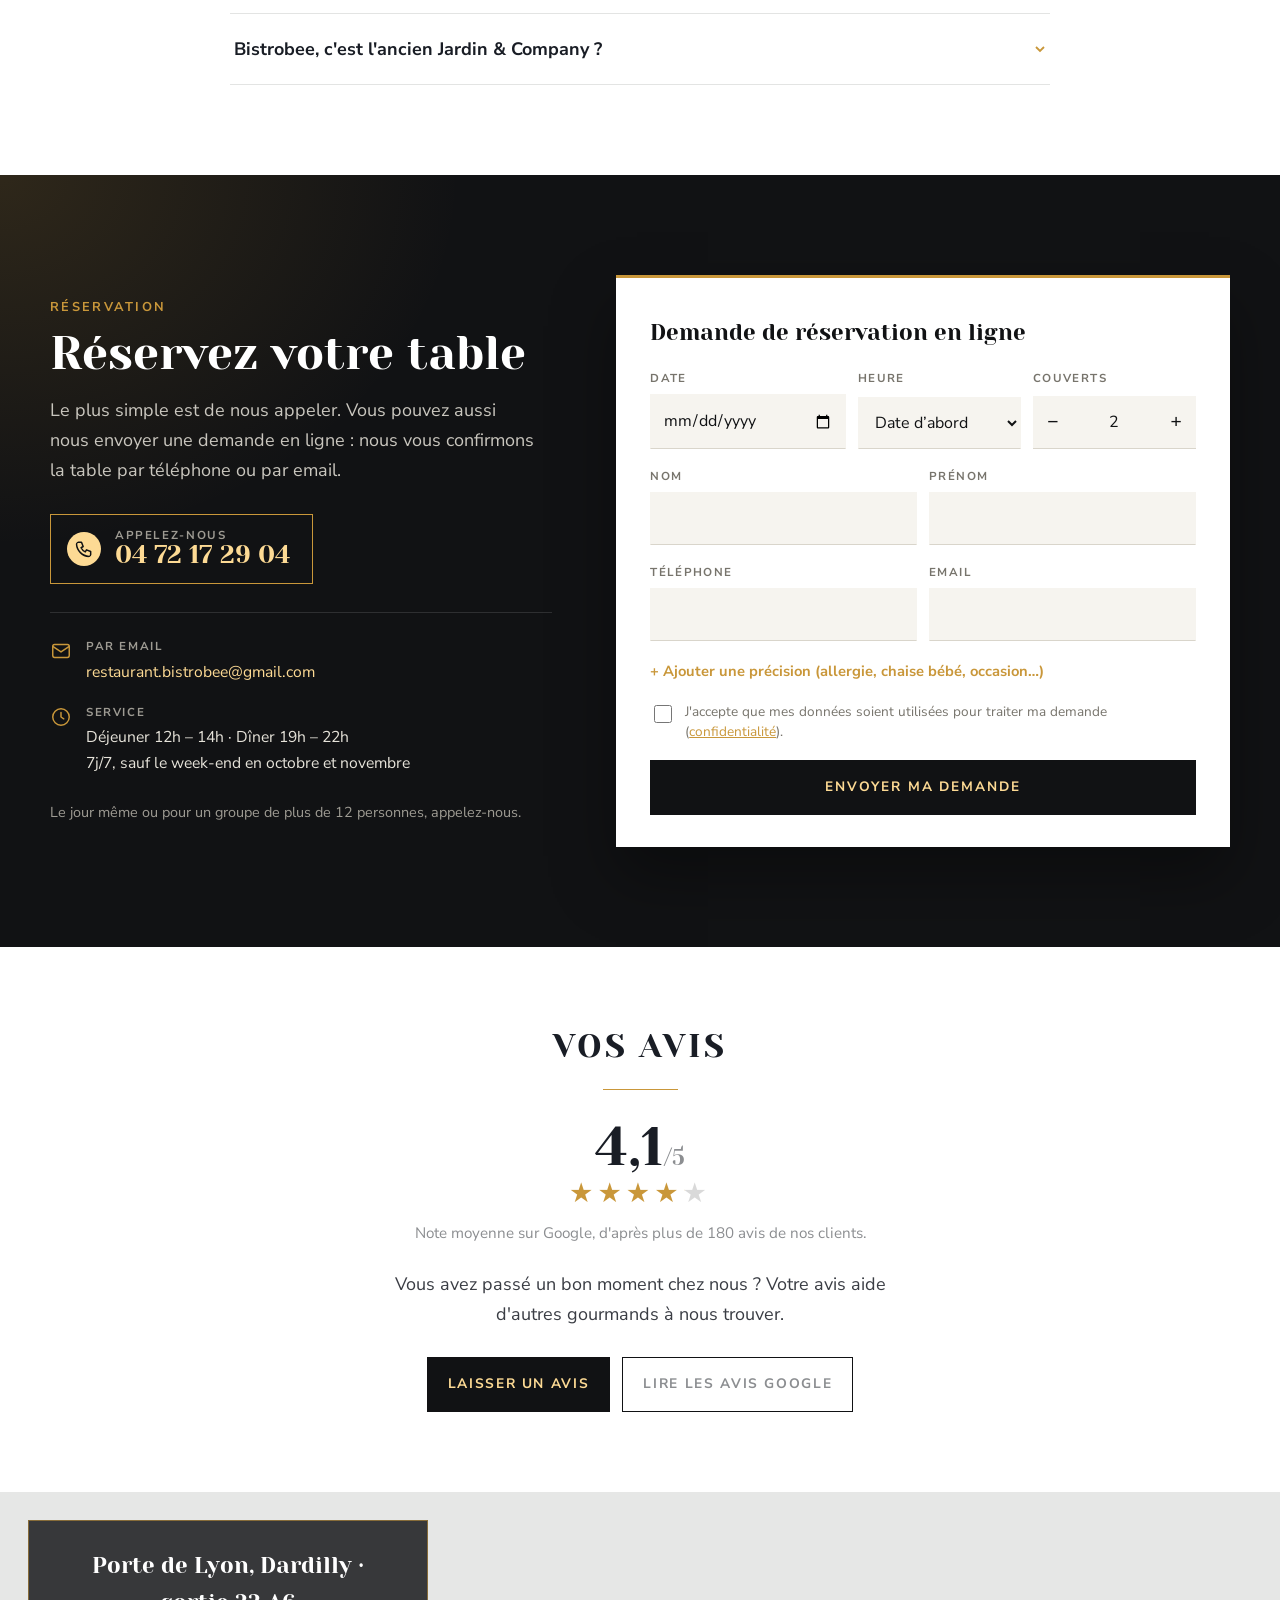
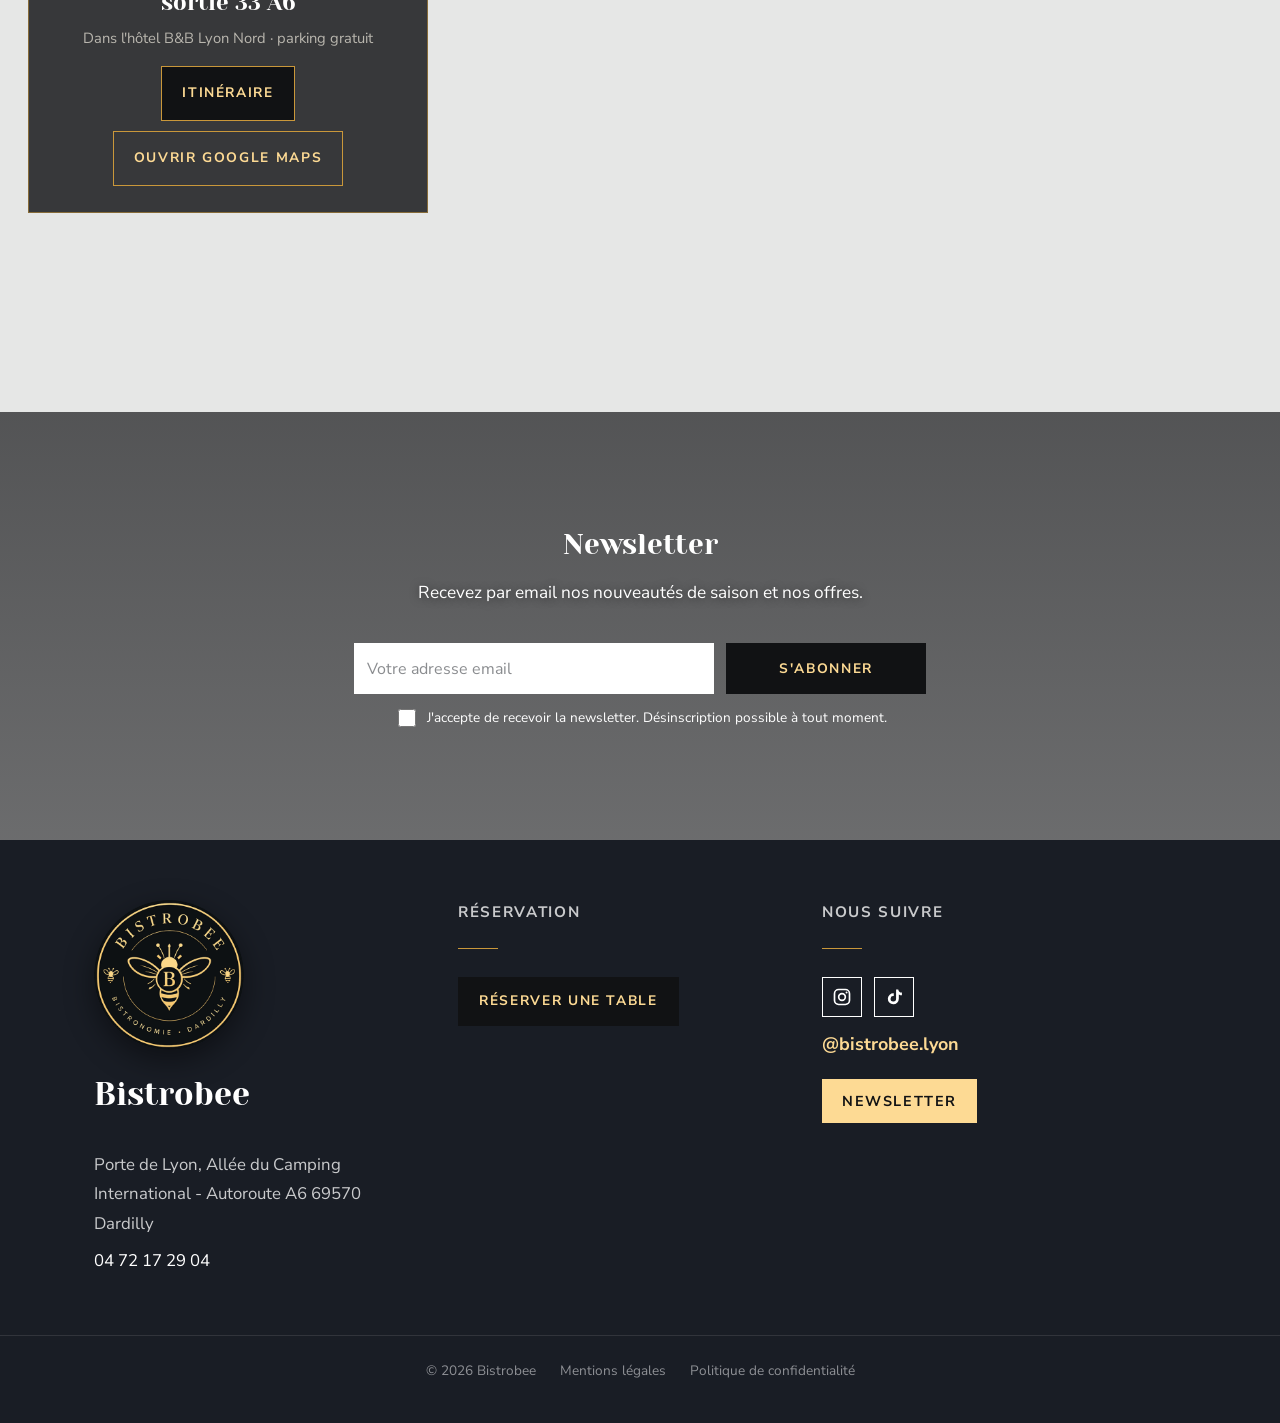
==== commit 3f4d9116: "Correction : le restaurant se trouve dans l'hôtel B&B Lyon Nord Co-Authored-By: Claude Opus 5.5 <nor" ====
--- a/index.html
+++ b/index.html
@@ -4,14 +4,14 @@
 <meta charset="utf-8">
 <meta name="viewport" content="width=device-width, initial-scale=1, viewport-fit=cover">
 <title>Bistrobee · Restaurant bistronomique à Dardilly, Porte de Lyon (Lyon Nord)</title>
-<meta name="description" content="Restaurant à Dardilly, Porte de Lyon (A6, sortie 33) : cuisine maison de saison et grande terrasse sur jardin, à côté des hôtels B&amp;B et Ibis Lyon Nord. Déjeuner et dîner, parking gratuit, bornes Tesla.">
+<meta name="description" content="Restaurant à Dardilly, Porte de Lyon (A6, sortie 33) : cuisine maison de saison et grande terrasse sur jardin, dans l'hôtel B&amp;B Lyon Nord, à côté de l'Ibis. Déjeuner et dîner, parking gratuit, bornes Tesla.">
 <link rel="canonical" href="https://bistrobee.fr/">
 <link rel="alternate" hreflang="fr" href="https://bistrobee.fr/">
 <link rel="alternate" hreflang="en" href="https://bistrobee.fr/en/index.html">
 <link rel="alternate" hreflang="x-default" href="https://bistrobee.fr/">
 <meta property="og:type" content="website">
 <meta property="og:title" content="Bistrobee · Restaurant bistronomique à Dardilly, Porte de Lyon (Lyon Nord)">
-<meta property="og:description" content="Restaurant à Dardilly, Porte de Lyon (A6, sortie 33) : cuisine maison de saison et grande terrasse sur jardin, à côté des hôtels B&amp;B et Ibis Lyon Nord. Déjeuner et dîner, parking gratuit, bornes Tesla.">
+<meta property="og:description" content="Restaurant à Dardilly, Porte de Lyon (A6, sortie 33) : cuisine maison de saison et grande terrasse sur jardin, dans l'hôtel B&amp;B Lyon Nord, à côté de l'Ibis. Déjeuner et dîner, parking gratuit, bornes Tesla.">
 <meta property="og:url" content="https://bistrobee.fr/">
 <meta property="og:image" content="https://bistrobee.fr/assets/hero.jpg">
 <meta property="og:locale" content="fr_FR">
@@ -25,7 +25,7 @@
 <link rel="stylesheet" href="https://fonts.googleapis.com/css2?family=Yeseva+One&family=Nunito+Sans:opsz,wght@6..12,300;6..12,400;6..12,600;6..12,700&display=swap">
 <link rel="stylesheet" href="assets/style.css?v=202610271721">
 <script type="application/ld+json">{"@context": "https://schema.org", "@type": "Restaurant", "name": "Bistrobee", "url": "https://bistrobee.fr/", "telephone": "+33472172904", "image": "https://bistrobee.fr/assets/hero.jpg", "logo": "https://bistrobee.fr/assets/bistrobee-icon-192.png", "servesCuisine": ["Cuisine de saison", "Bistronomique", "Fait maison"], "priceRange": "€€", "address": {"@type": "PostalAddress", "streetAddress": "Porte de Lyon, Allée du Camping International", "postalCode": "69570", "addressLocality": "Dardilly", "addressCountry": "FR"}, "geo": {"@type": "GeoCoordinates", "latitude": 45.8204651, "longitude": 4.7607888}, "openingHoursSpecification": [{"@type": "OpeningHoursSpecification", "dayOfWeek": "Monday", "opens": "12:00", "closes": "14:00"}, {"@type": "OpeningHoursSpecification", "dayOfWeek": "Monday", "opens": "19:00", "closes": "22:00"}, {"@type": "OpeningHoursSpecification", "dayOfWeek": "Tuesday", "opens": "12:00", "closes": "14:00"}, {"@type": "OpeningHoursSpecification", "dayOfWeek": "Tuesday", "opens": "19:00", "closes": "22:00"}, {"@type": "OpeningHoursSpecification", "dayOfWeek": "Wednesday", "opens": "12:00", "closes": "14:00"}, {"@type": "OpeningHoursSpecification", "dayOfWeek": "Wednesday", "opens": "19:00", "closes": "22:00"}, {"@type": "OpeningHoursSpecification", "dayOfWeek": "Thursday", "opens": "12:00", "closes": "14:00"}, {"@type": "OpeningHoursSpecification", "dayOfWeek": "Thursday", "opens": "19:00", "closes": "22:00"}, {"@type": "OpeningHoursSpecification", "dayOfWeek": "Friday", "opens": "12:00", "closes": "14:00"}, {"@type": "OpeningHoursSpecification", "dayOfWeek": "Friday", "opens": "19:00", "closes": "22:00"}, {"@type": "OpeningHoursSpecification", "dayOfWeek": ["Saturday", "Sunday"], "opens": "12:00", "closes": "14:00", "validFrom": "2026-12-01", "validThrough": "2027-09-30"}, {"@type": "OpeningHoursSpecification", "dayOfWeek": ["Saturday", "Sunday"], "opens": "19:00", "closes": "22:00", "validFrom": "2026-12-01", "validThrough": "2027-09-30"}], "acceptsReservations": true, "sameAs": ["https://www.instagram.com/bistrobee.lyon/", "https://www.tiktok.com/@bistrobee.restaurant"], "alternateName": ["Jardin & Company", "Bistro Bee"], "description": "Restaurant bistronomique à Dardilly, Porte de Lyon (A6, sortie 33), au nord de Lyon : cuisine maison de saison, terrasse sur jardin, parking gratuit et 16 Superchargeurs Tesla. Anciennement Jardin & Company.", "hasMenu": "https://bistrobee.fr/carte.html", "paymentAccepted": "Carte bancaire, sans contact, Apple Pay, espèces, titres-restaurant", "areaServed": [{"@type": "City", "name": "Dardilly"}, {"@type": "City", "name": "Limonest"}, {"@type": "City", "name": "Champagne-au-Mont-d'Or"}, {"@type": "City", "name": "Écully"}, {"@type": "City", "name": "Lyon"}], "amenityFeature": [{"@type": "LocationFeatureSpecification", "name": "Terrasse", "value": true}, {"@type": "LocationFeatureSpecification", "name": "Parking gratuit", "value": true}, {"@type": "LocationFeatureSpecification", "name": "Bornes de recharge Superchargeur Tesla", "value": true}, {"@type": "LocationFeatureSpecification", "name": "Wifi", "value": true}, {"@type": "LocationFeatureSpecification", "name": "Climatisation", "value": true}, {"@type": "LocationFeatureSpecification", "name": "Accès PMR", "value": true}, {"@type": "LocationFeatureSpecification", "name": "Menu enfant", "value": true}, {"@type": "LocationFeatureSpecification", "name": "Salons privatisables", "value": true}]}</script>
-<script type="application/ld+json">{"@context": "https://schema.org", "@type": "FAQPage", "mainEntity": [{"@type": "Question", "name": "Où se trouve le restaurant Bistrobee ?", "acceptedAnswer": {"@type": "Answer", "text": "À Dardilly, Porte de Lyon, juste à la sortie 33 de l'A6 au nord de Lyon, dans l'hôtel B&B Lyon Nord. Le parking est gratuit."}}, {"@type": "Question", "name": "Quels sont les horaires ?", "acceptedAnswer": {"@type": "Answer", "text": "Déjeuner de 12 h à 14 h et dîner de 19 h à 22 h, du lundi au vendredi toute l'année. Le samedi et le dimanche aussi, sauf en octobre et novembre."}}, {"@type": "Question", "name": "Comment réserver une table ?", "acceptedAnswer": {"@type": "Answer", "text": "En ligne avec le formulaire de réservation du site, ou par téléphone au 04 72 17 29 04."}}, {"@type": "Question", "name": "Peut-on recharger sa voiture électrique ?", "acceptedAnswer": {"@type": "Answer", "text": "Oui, 16 bornes Superchargeur Tesla sont sur le parking du restaurant : le temps d'un déjeuner suffit pour recharger."}}, {"@type": "Question", "name": "Le restaurant accueille-t-il les enfants ?", "acceptedAnswer": {"@type": "Answer", "text": "Oui : menu enfant à 10 €, terrasse sur le jardin et parc avec jeux."}}, {"@type": "Question", "name": "Peut-on organiser un repas de groupe ou un séminaire ?", "acceptedAnswer": {"@type": "Answer", "text": "Oui, le restaurant se privatise et dispose de petits salons avec wifi pour les réunions et repas d'affaires."}}, {"@type": "Question", "name": "Un restaurant près des hôtels de la Porte de Lyon (B&B, Ibis Lyon Nord) ?", "acceptedAnswer": {"@type": "Answer", "text": "Oui : Bistrobee est le restaurant de l'hôtel B&B Lyon Nord, à quelques pas de l'Ibis Lyon Nord et des autres hôtels de la Porte de Lyon à Dardilly. Les clients de tous les hôtels, comme ceux de passage, sont les bienvenus midi et soir."}}, {"@type": "Question", "name": "Bistrobee, c'est l'ancien Jardin & Company ?", "acceptedAnswer": {"@type": "Answer", "text": "Oui. Le restaurant Jardin & Company est devenu Bistrobee : même adresse, avec une nouvelle carte bistronomique de produits frais et de saison."}}]}</script>
+<script type="application/ld+json">{"@context": "https://schema.org", "@type": "FAQPage", "mainEntity": [{"@type": "Question", "name": "Où se trouve le restaurant Bistrobee ?", "acceptedAnswer": {"@type": "Answer", "text": "À Dardilly, Porte de Lyon, juste à la sortie 33 de l'A6 au nord de Lyon, dans l'hôtel B&B Lyon Nord. Le parking est gratuit."}}, {"@type": "Question", "name": "Quels sont les horaires ?", "acceptedAnswer": {"@type": "Answer", "text": "Déjeuner de 12 h à 14 h et dîner de 19 h à 22 h, du lundi au vendredi toute l'année. Le samedi et le dimanche aussi, sauf en octobre et novembre."}}, {"@type": "Question", "name": "Comment réserver une table ?", "acceptedAnswer": {"@type": "Answer", "text": "En ligne avec le formulaire de réservation du site, ou par téléphone au 04 72 17 29 04."}}, {"@type": "Question", "name": "Peut-on recharger sa voiture électrique ?", "acceptedAnswer": {"@type": "Answer", "text": "Oui, 16 bornes Superchargeur Tesla sont sur le parking du restaurant : le temps d'un déjeuner suffit pour recharger."}}, {"@type": "Question", "name": "Le restaurant accueille-t-il les enfants ?", "acceptedAnswer": {"@type": "Answer", "text": "Oui : menu enfant à 10 €, terrasse sur le jardin et parc avec jeux."}}, {"@type": "Question", "name": "Peut-on organiser un repas de groupe ou un séminaire ?", "acceptedAnswer": {"@type": "Answer", "text": "Oui, le restaurant se privatise et dispose de petits salons avec wifi pour les réunions et repas d'affaires."}}, {"@type": "Question", "name": "Un restaurant près des hôtels de la Porte de Lyon (B&B, Ibis Lyon Nord) ?", "acceptedAnswer": {"@type": "Answer", "text": "Oui : Bistrobee se trouve dans l'hôtel B&B Lyon Nord, à quelques pas de l'Ibis Lyon Nord et des autres hôtels de la Porte de Lyon à Dardilly. Les clients de tous les hôtels, comme ceux de passage, sont les bienvenus midi et soir."}}, {"@type": "Question", "name": "Bistrobee, c'est l'ancien Jardin & Company ?", "acceptedAnswer": {"@type": "Answer", "text": "Oui. Le restaurant Jardin & Company est devenu Bistrobee : même adresse, avec une nouvelle carte bistronomique de produits frais et de saison."}}]}</script>
 </head>
 <body>
 <a class="skip" href="#contenu">Aller au contenu</a>
@@ -130,7 +130,7 @@
   </div>
 </section>
 
-<section class="faq" id="questions" aria-labelledby="faq-t"><div class="wrap faq-wrap"><h2 class="title" id="faq-t">Questions fréquentes</h2><span class="bar"></span><p class="faq-sub">Bistrobee, anciennement Jardin &amp; Company, à Dardilly · Porte de Lyon</p><div class="faq-list"><details class="faq-item"><summary>Où se trouve le restaurant Bistrobee ?<svg class="chev" viewBox="0 0 12 12" aria-hidden="true"><path d="M2 4l4 4 4-4" fill="none" stroke="#C9973A" stroke-width="1.8"/></svg></summary><p>À Dardilly, Porte de Lyon, juste à la sortie 33 de l&#x27;A6 au nord de Lyon, dans l&#x27;hôtel B&amp;B Lyon Nord. Le parking est gratuit.</p></details><details class="faq-item"><summary>Quels sont les horaires ?<svg class="chev" viewBox="0 0 12 12" aria-hidden="true"><path d="M2 4l4 4 4-4" fill="none" stroke="#C9973A" stroke-width="1.8"/></svg></summary><p>Déjeuner de 12 h à 14 h et dîner de 19 h à 22 h, du lundi au vendredi toute l&#x27;année. Le samedi et le dimanche aussi, sauf en octobre et novembre.</p></details><details class="faq-item"><summary>Comment réserver une table ?<svg class="chev" viewBox="0 0 12 12" aria-hidden="true"><path d="M2 4l4 4 4-4" fill="none" stroke="#C9973A" stroke-width="1.8"/></svg></summary><p>En ligne avec le formulaire de réservation du site, ou par téléphone au 04 72 17 29 04.</p></details><details class="faq-item"><summary>Peut-on recharger sa voiture électrique ?<svg class="chev" viewBox="0 0 12 12" aria-hidden="true"><path d="M2 4l4 4 4-4" fill="none" stroke="#C9973A" stroke-width="1.8"/></svg></summary><p>Oui, 16 bornes Superchargeur Tesla sont sur le parking du restaurant : le temps d&#x27;un déjeuner suffit pour recharger.</p></details><details class="faq-item"><summary>Le restaurant accueille-t-il les enfants ?<svg class="chev" viewBox="0 0 12 12" aria-hidden="true"><path d="M2 4l4 4 4-4" fill="none" stroke="#C9973A" stroke-width="1.8"/></svg></summary><p>Oui : menu enfant à 10 €, terrasse sur le jardin et parc avec jeux.</p></details><details class="faq-item"><summary>Peut-on organiser un repas de groupe ou un séminaire ?<svg class="chev" viewBox="0 0 12 12" aria-hidden="true"><path d="M2 4l4 4 4-4" fill="none" stroke="#C9973A" stroke-width="1.8"/></svg></summary><p>Oui, le restaurant se privatise et dispose de petits salons avec wifi pour les réunions et repas d&#x27;affaires.</p></details><details class="faq-item"><summary>Un restaurant près des hôtels de la Porte de Lyon (B&amp;B, Ibis Lyon Nord) ?<svg class="chev" viewBox="0 0 12 12" aria-hidden="true"><path d="M2 4l4 4 4-4" fill="none" stroke="#C9973A" stroke-width="1.8"/></svg></summary><p>Oui : Bistrobee est le restaurant de l&#x27;hôtel B&amp;B Lyon Nord, à quelques pas de l&#x27;Ibis Lyon Nord et des autres hôtels de la Porte de Lyon à Dardilly. Les clients de tous les hôtels, comme ceux de passage, sont les bienvenus midi et soir.</p></details><details class="faq-item"><summary>Bistrobee, c&#x27;est l&#x27;ancien Jardin &amp; Company ?<svg class="chev" viewBox="0 0 12 12" aria-hidden="true"><path d="M2 4l4 4 4-4" fill="none" stroke="#C9973A" stroke-width="1.8"/></svg></summary><p>Oui. Le restaurant Jardin &amp; Company est devenu Bistrobee : même adresse, avec une nouvelle carte bistronomique de produits frais et de saison.</p></details></div></div></section>
+<section class="faq" id="questions" aria-labelledby="faq-t"><div class="wrap faq-wrap"><h2 class="title" id="faq-t">Questions fréquentes</h2><span class="bar"></span><p class="faq-sub">Bistrobee, anciennement Jardin &amp; Company, à Dardilly · Porte de Lyon</p><div class="faq-list"><details class="faq-item"><summary>Où se trouve le restaurant Bistrobee ?<svg class="chev" viewBox="0 0 12 12" aria-hidden="true"><path d="M2 4l4 4 4-4" fill="none" stroke="#C9973A" stroke-width="1.8"/></svg></summary><p>À Dardilly, Porte de Lyon, juste à la sortie 33 de l&#x27;A6 au nord de Lyon, dans l&#x27;hôtel B&amp;B Lyon Nord. Le parking est gratuit.</p></details><details class="faq-item"><summary>Quels sont les horaires ?<svg class="chev" viewBox="0 0 12 12" aria-hidden="true"><path d="M2 4l4 4 4-4" fill="none" stroke="#C9973A" stroke-width="1.8"/></svg></summary><p>Déjeuner de 12 h à 14 h et dîner de 19 h à 22 h, du lundi au vendredi toute l&#x27;année. Le samedi et le dimanche aussi, sauf en octobre et novembre.</p></details><details class="faq-item"><summary>Comment réserver une table ?<svg class="chev" viewBox="0 0 12 12" aria-hidden="true"><path d="M2 4l4 4 4-4" fill="none" stroke="#C9973A" stroke-width="1.8"/></svg></summary><p>En ligne avec le formulaire de réservation du site, ou par téléphone au 04 72 17 29 04.</p></details><details class="faq-item"><summary>Peut-on recharger sa voiture électrique ?<svg class="chev" viewBox="0 0 12 12" aria-hidden="true"><path d="M2 4l4 4 4-4" fill="none" stroke="#C9973A" stroke-width="1.8"/></svg></summary><p>Oui, 16 bornes Superchargeur Tesla sont sur le parking du restaurant : le temps d&#x27;un déjeuner suffit pour recharger.</p></details><details class="faq-item"><summary>Le restaurant accueille-t-il les enfants ?<svg class="chev" viewBox="0 0 12 12" aria-hidden="true"><path d="M2 4l4 4 4-4" fill="none" stroke="#C9973A" stroke-width="1.8"/></svg></summary><p>Oui : menu enfant à 10 €, terrasse sur le jardin et parc avec jeux.</p></details><details class="faq-item"><summary>Peut-on organiser un repas de groupe ou un séminaire ?<svg class="chev" viewBox="0 0 12 12" aria-hidden="true"><path d="M2 4l4 4 4-4" fill="none" stroke="#C9973A" stroke-width="1.8"/></svg></summary><p>Oui, le restaurant se privatise et dispose de petits salons avec wifi pour les réunions et repas d&#x27;affaires.</p></details><details class="faq-item"><summary>Un restaurant près des hôtels de la Porte de Lyon (B&amp;B, Ibis Lyon Nord) ?<svg class="chev" viewBox="0 0 12 12" aria-hidden="true"><path d="M2 4l4 4 4-4" fill="none" stroke="#C9973A" stroke-width="1.8"/></svg></summary><p>Oui : Bistrobee se trouve dans l&#x27;hôtel B&amp;B Lyon Nord, à quelques pas de l&#x27;Ibis Lyon Nord et des autres hôtels de la Porte de Lyon à Dardilly. Les clients de tous les hôtels, comme ceux de passage, sont les bienvenus midi et soir.</p></details><details class="faq-item"><summary>Bistrobee, c&#x27;est l&#x27;ancien Jardin &amp; Company ?<svg class="chev" viewBox="0 0 12 12" aria-hidden="true"><path d="M2 4l4 4 4-4" fill="none" stroke="#C9973A" stroke-width="1.8"/></svg></summary><p>Oui. Le restaurant Jardin &amp; Company est devenu Bistrobee : même adresse, avec une nouvelle carte bistronomique de produits frais et de saison.</p></details></div></div></section>
 <section class="resa" id="reserver" aria-labelledby="resa-t">
   <div class="resa-wrap">
     <div class="resa-intro">
